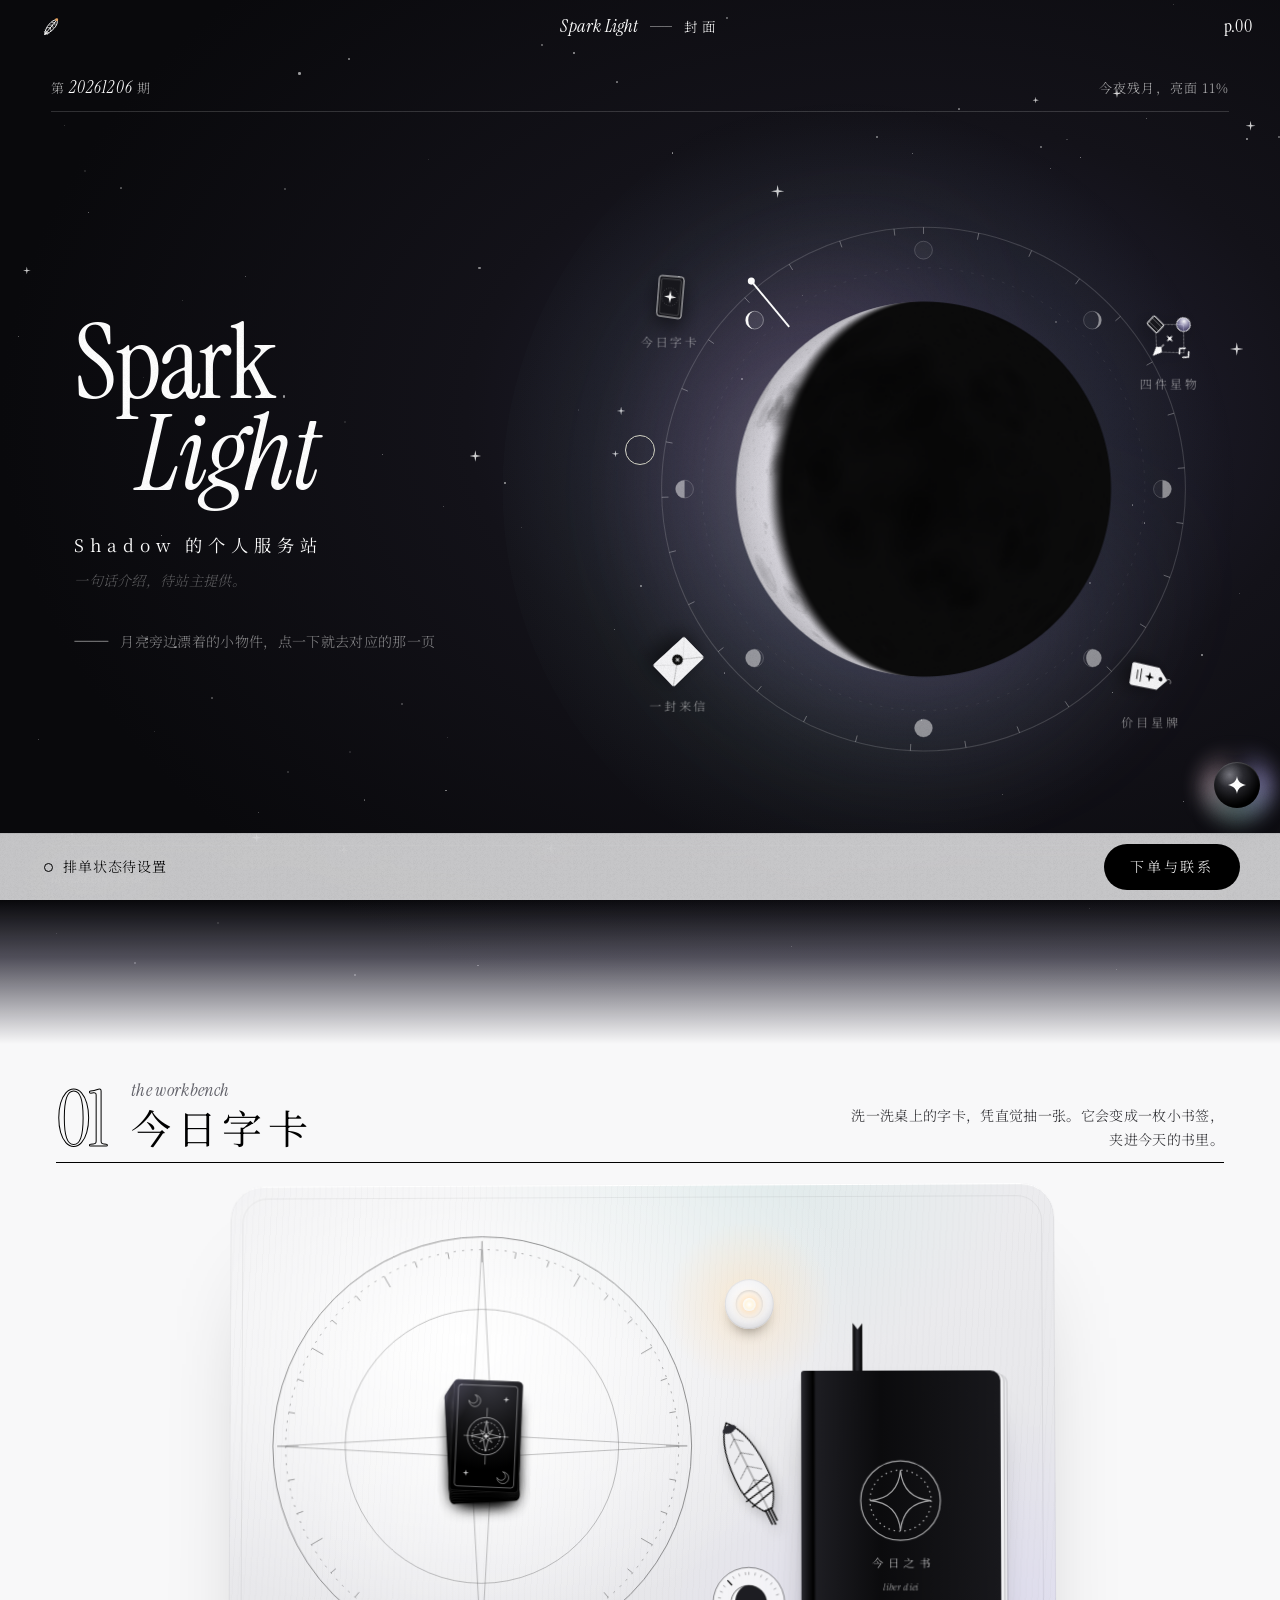
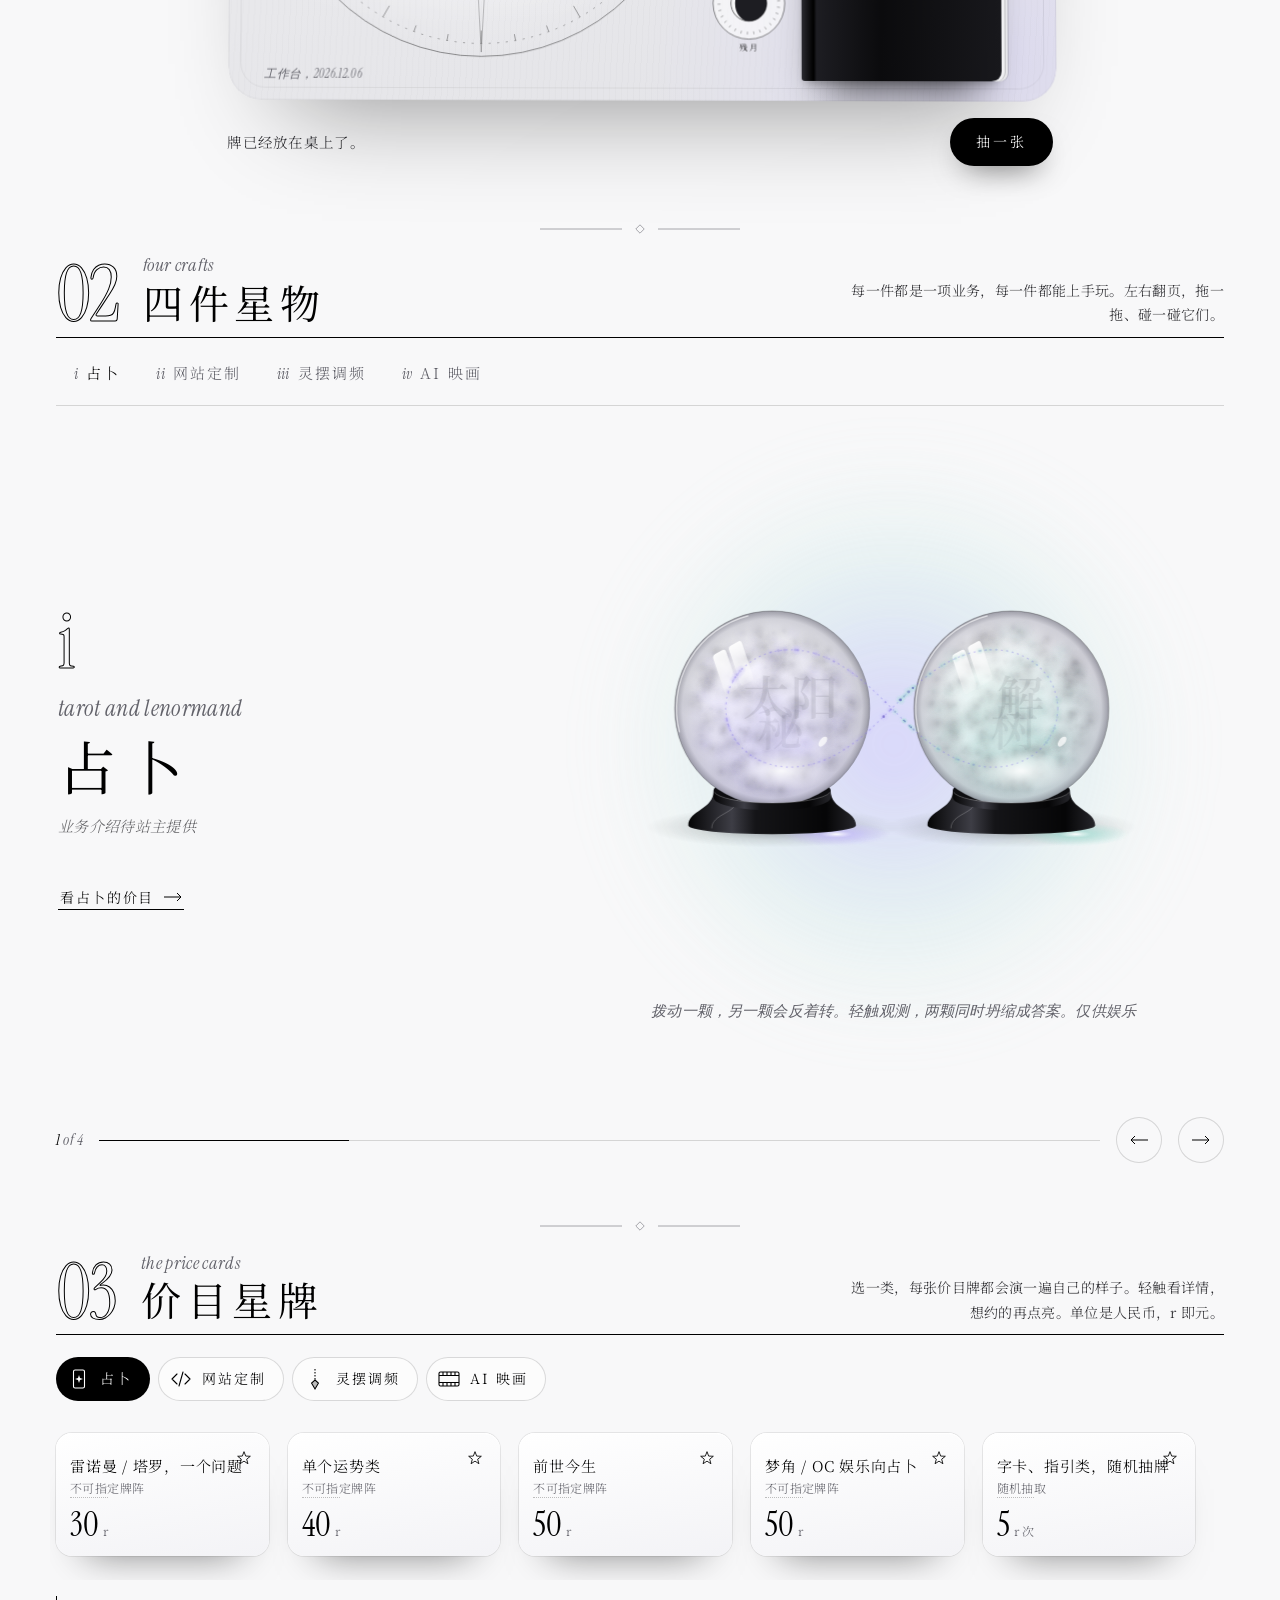
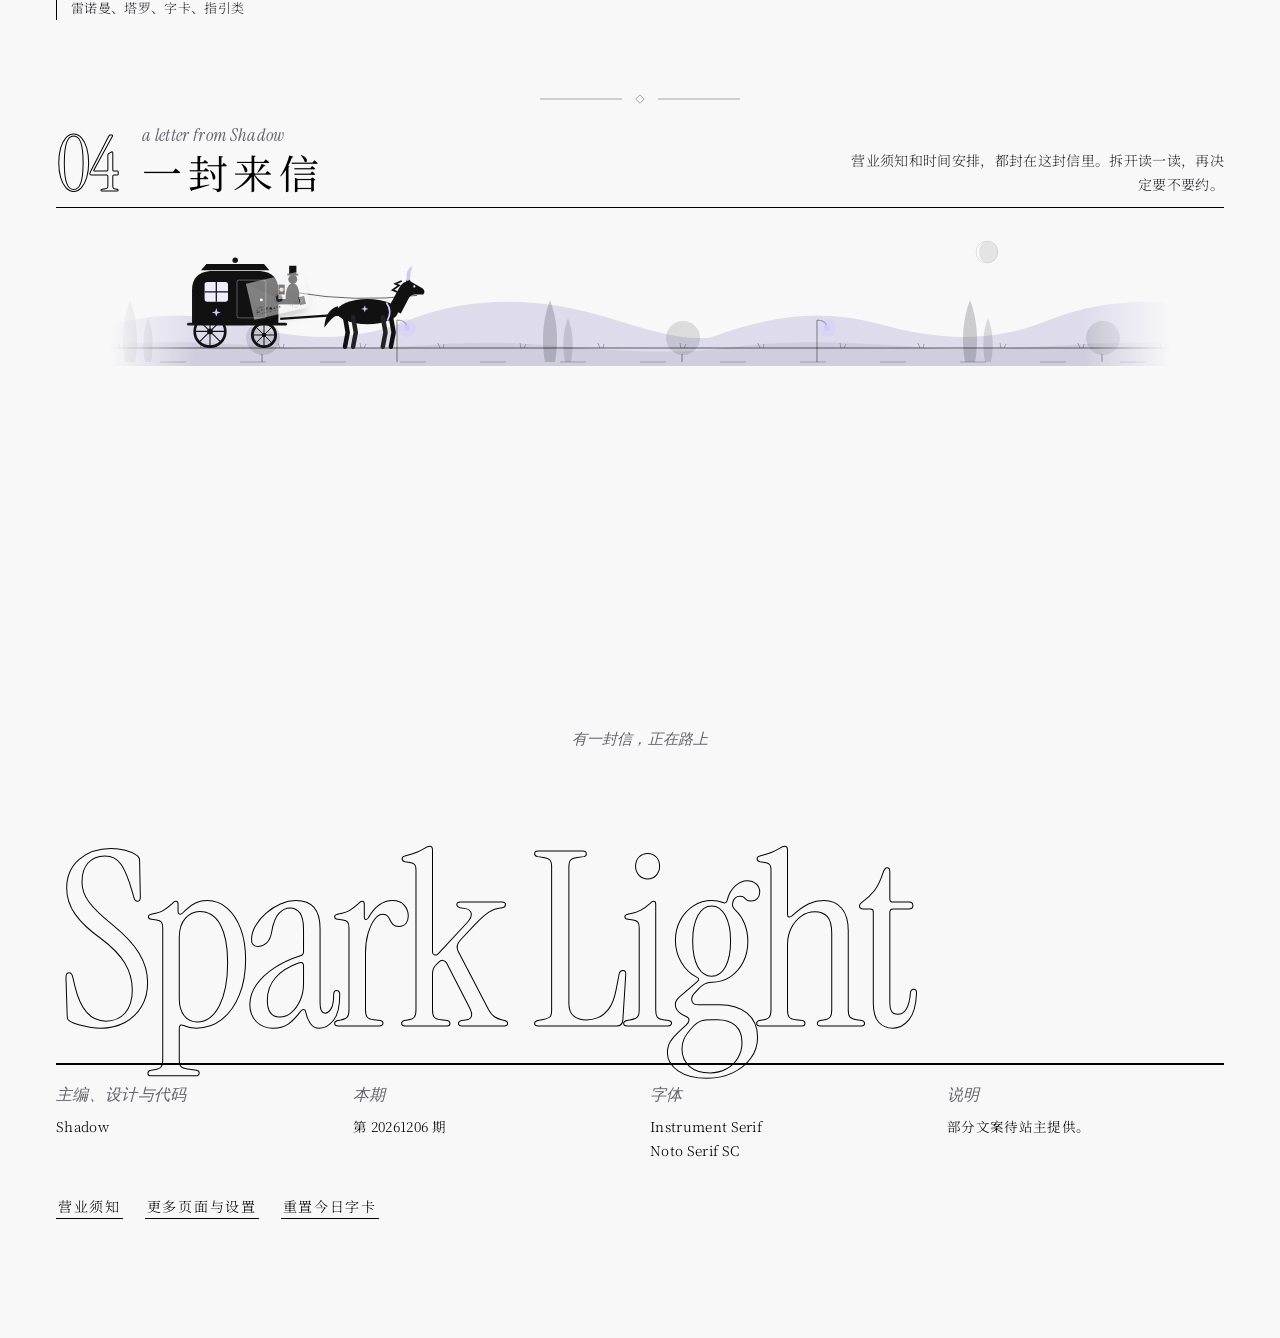
==== index.html @ 334fd513 "新增加载页引擎与首个加载页「星盘与第十七张」，七个页面接入 改了什么： - core/boot.js 启动时先跑加载页，再挂外壳 - 七个页面（含两个游戏页）的 head 加 core/loader." ====
<!doctype html>
<html lang="zh-CN" data-root="./" data-page="home">
<head>
<meta charset="utf-8">
<meta name="viewport" content="width=device-width, initial-scale=1, viewport-fit=cover">
<title>Spark Light，Shadow 的个人服务站</title>
<meta name="theme-color" content="#f8f8f9">
<link rel="icon" href="favicon.svg" type="image/svg+xml">
<!-- 字体：非阻塞加载。加载不出来时，自动使用 core/base.css 里设置的兜底字体，页面不会卡住 -->
<link rel="preconnect" href="https://fonts.googleapis.com">
<link rel="preconnect" href="https://fonts.gstatic.com" crossorigin>
<link rel="preload" as="style" href="https://fonts.googleapis.com/css2?family=Instrument+Serif:ital@0;1&family=Noto+Serif+SC:wght@300;400;600&display=swap" onload="this.onload=null;this.rel='stylesheet'">
<noscript><link rel="stylesheet" href="https://fonts.googleapis.com/css2?family=Instrument+Serif:ital@0;1&family=Noto+Serif+SC:wght@300;400;600&display=swap"></noscript>
<link rel="stylesheet" href="core/base.css">
<link rel="stylesheet" href="core/loader.css">
<script src="themes/registry.js"></script>
<script src="core/init.js"></script>
<noscript><style>.sl-fallback{opacity:1!important;animation:none!important;pointer-events:auto!important}</style></noscript>
</head>
<body data-page="home" data-shell-header="off">
<script src="core/loader-boot.js"></script>
<a class="sl-fallback" href="./">Spark Light 主界面</a>
<canvas id="bg" aria-hidden="true"></canvas>
<div class="grain" aria-hidden="true"></div>

<header class="folio top" id="folio">
  <button type="button" class="sage-btn" id="sageBtn" aria-label="点燃鼠尾草，净化此空间">
    <svg viewBox="0 0 32 32" fill="none" stroke="currentColor" stroke-width="1.1" stroke-linecap="round" stroke-linejoin="round" aria-hidden="true">
      <path class="wisp" d="M23 6c-2-2 1-3-1-5" stroke="rgba(0,0,0,.4)"/>
      <g transform="rotate(40 16 16)">
        <path d="M16 4c3 2.4 4.2 6 4 10.6S18.5 24.8 16 28c-2.5-3.2-4.2-8.4-4-13S13 6.4 16 4z" fill="rgba(0,0,0,.05)"/>
        <path d="M16 6.5V28"/>
        <path d="M16 9l-2.3 2M16 9l2.3 2M16 13l-2.8 2.3M16 13l2.8 2.3M16 17.2l-3 2.4M16 17.2l3 2.4" stroke-width=".8"/>
        <path d="M13.2 23.4c1.9.6 3.7.6 5.6 0M13.6 25.6c1.6.5 3.2.5 4.8 0" stroke-width=".9"/>
      </g>
      <circle class="ember" cx="23" cy="7" r="1.8" fill="#e9a35e" stroke="none"/>
    </svg>
  </button>
  <div class="fo-mid"><em>Spark Light</em><span class="fo-sep"></span><span class="fo-sec" id="foSec">封面</span></div>
  <div class="fo-no">p.<span id="foNo">00</span></div>
</header>

<main id="main">

<!-- 封面 -->
<section class="cover" id="cover" data-folio="封面" data-no="00" aria-label="封面">
  <div class="cov-sky" id="covSky" aria-hidden="true"></div>
  <div class="cov-meta">
    <span>第 <em id="issueNo"></em> 期</span>
    <span id="moonMeta"></span>
  </div>
  <div class="cov-stage">
    <div class="cov-title" id="covTitle">
      <h1 class="mast" id="mast" aria-label="Spark Light"><span class="l1" data-kin="hover">Spark</span><span class="l2" data-kin="hover">Light</span></h1>
      <p class="cov-sub" data-kin id="covSub">Shadow 的个人服务站</p>
      <p class="cov-intro" data-kin id="covIntro"></p>
      <p class="cov-hint"><span>月亮旁边漂着的小物件，点一下就去对应的那一页</span></p>
    </div>
    <div class="moon-wrap" id="moonWrap">
      <div class="moon-halo" id="moonHalo" aria-hidden="true"></div>
      <svg class="moon-ring" id="moonRing" viewBox="-100 -100 200 200" aria-hidden="true"></svg>
      <canvas id="moonCv" aria-hidden="true"></canvas>
      <nav class="fobs" id="fobs" aria-label="本期目录"></nav>
    </div>
  </div>
  <div class="cov-foot">
    <span class="lab">the Shadow issue</span>
    <button type="button" class="cov-down" data-go="bench">往下翻<svg viewBox="0 0 10 18" fill="none" stroke="currentColor" stroke-width="1" aria-hidden="true"><path d="M5 0v17M1 13l4 4 4-4"/></svg></button>
  </div>
</section>

<!-- 1 今日字卡 -->
<section class="chap" id="bench" data-folio="今日字卡" data-no="01" aria-labelledby="t1">
  <header class="ch-head rv">
    <span class="ch-no" aria-hidden="true">01</span>
    <div class="ch-tw"><p class="ch-en">the workbench</p><h2 class="ch-title" id="t1" data-kin>今日字卡</h2></div>
    <p class="ch-lede" data-kin>洗一洗桌上的字卡，凭直觉抽一张。它会变成一枚小书签，夹进今天的书里。</p>
  </header>
  <div class="bench rv">
    <div class="desk" id="desk">
      <div class="desk-grain" aria-hidden="true"></div>
      <div class="mat" id="mat" data-depth=".3">
        <svg class="mat-art" id="matArt" viewBox="-100 -100 200 200" aria-hidden="true"></svg>
        <div class="deck" id="deck" role="group" aria-label="字卡牌堆"></div>
      </div>
      <div class="book" id="book" data-depth=".85">
        <span class="ribbon" aria-hidden="true"></span>
        <button type="button" class="bm" id="bm" aria-label="今日书签，轻触展开全文"><span class="bm-body"><span class="bm-g" id="bmG"></span></span><span class="bm-tas" aria-hidden="true"></span></button>
        <div class="book-cover">
          <svg viewBox="0 0 60 60" fill="none" stroke="currentColor" stroke-width=".8" aria-hidden="true"><circle cx="30" cy="30" r="26"/><circle cx="30" cy="30" r="20" stroke-dasharray="1 2.5"/><path d="M30 10c1 12 8 19 20 20-12 1-19 8-20 20-1-12-8-19-20-20 12-1 19-8 20-20z"/></svg>
          <span class="bk-t">今日之书</span><span class="bk-en">liber diei</span>
        </div>
      </div>
      <div class="moon" id="moonDial" aria-hidden="true" data-depth=".55"></div>
      <button type="button" class="candle" id="candle" aria-label="蜡烛，轻触吹灭或点燃" data-depth="1.3"><span class="c-glow"></span><span class="c-wax"></span><span class="c-fl"></span></button>
      <button type="button" class="sprig" id="sprig" aria-label="桌上的鼠尾草，轻触净化空间" data-depth="1.1">
        <svg viewBox="0 0 44 80" aria-hidden="true">
          <path d="M22 4C30 12 34 28 33 48c-1 10-5 16-8 20h-6c-3-4-7-10-8-20C10 28 14 12 22 4z" fill="#ececef" stroke="#000" stroke-width=".8"/>
          <path d="M22 8v62M22 16l-5 4M22 16l5 4M22 26l-7 5M22 26l7 5M22 36l-8 6M22 36l8 6M22 46l-8 6M22 46l8 6" stroke="#000" stroke-width=".5" fill="none" opacity=".6"/>
          <path d="M12 52l20-5M11 57l21-4M13 62l17-4" stroke="#000" stroke-width=".9" fill="none"/>
          <path d="M20 68v10M22 68v11M24 68v9" stroke="#000" stroke-width="1" stroke-linecap="round"/>
          <path d="M17 9c2-4 8-4 10 0-2 3-8 3-10 0z" fill="#2a2a30"/>
        </svg>
      </button>
      <span class="desk-tag" id="deskTag" data-depth=".15"></span>
    </div>
    <div class="bench-ctl">
      <p class="bench-st" id="benchSt">牌已经放在桌上了。</p>
      <button type="button" class="btn" id="drawBtn"><span>抽一张</span></button>
    </div>
  </div>
</section>

<!-- 2 四件星物 -->
<section class="chap" id="craft" data-folio="四件星物" data-no="02" aria-labelledby="t2">
  <header class="ch-head rv">
    <span class="ch-no" aria-hidden="true">02</span>
    <div class="ch-tw"><p class="ch-en">four crafts</p><h2 class="ch-title" id="t2" data-kin>四件星物</h2></div>
    <p class="ch-lede" data-kin>每一件都是一项业务，每一件都能上手玩。左右翻页，拖一拖、碰一碰它们。</p>
  </header>
  <div class="tabs rv" role="tablist" id="tabs">
    <button type="button" class="tab on" role="tab" data-t="0"><span class="lab">i</span>占卜</button>
    <button type="button" class="tab" role="tab" data-t="1"><span class="lab">ii</span>网站定制</button>
    <button type="button" class="tab" role="tab" data-t="2"><span class="lab">iii</span>灵摆调频</button>
    <button type="button" class="tab" role="tab" data-t="3"><span class="lab">iv</span>AI 映画</button>
    <span class="tab-ind" id="tabInd"></span>
  </div>
  <div class="rail" id="rail">
    <article class="plate cur" aria-label="占卜">
      <div class="pl-text">
        <span class="pl-no" aria-hidden="true">i</span>
        <p class="pl-en">tarot and lenormand</p>
        <h3 class="pl-title" data-kin>占卜</h3>
        <p class="pl-desc" data-kin data-craft="0"></p>
        <ul class="pl-tags" data-craft-tags="0"></ul>
        <button type="button" class="lnk pl-go" data-cat="0">看占卜的价目<svg class="arrow" viewBox="0 0 18 10" fill="none" stroke="currentColor" stroke-width="1" aria-hidden="true"><path d="M0 5h17M13 1l4 4-4 4"/></svg></button>
      </div>
      <div class="stage">
        <div class="diff" style="background:radial-gradient(circle,rgba(200,190,255,.9),rgba(191,230,225,.45) 45%,transparent 70%)"></div>
        <div class="ent-wrap" data-depth=".45">
          <div class="ent" id="ent" role="button" tabindex="0" aria-label="一对纠缠的水晶球：拖动其中一颗搅动雾气，轻触观测" data-noripple><canvas id="entCv"></canvas></div>
          <p class="ent-cap" id="entCap" aria-live="polite"><b id="capN"></b><span><span id="capE" style="font-family:var(--disp);font-style:italic"></span>，<span id="capK"></span></span></p>
        </div>
        <p class="hint lab">拨动一颗，另一颗会反着转。轻触观测，两颗同时坍缩成答案。仅供娱乐</p>
      </div>
    </article>

    <article class="plate" aria-label="网站定制">
      <div class="pl-text">
        <span class="pl-no" aria-hidden="true">ii</span>
        <p class="pl-en">vibecoding</p>
        <h3 class="pl-title" data-kin>网站定制</h3>
        <p class="pl-desc" data-kin data-craft="1"></p>
        <ul class="pl-tags" data-craft-tags="1"></ul>
        <button type="button" class="lnk pl-go" data-cat="1">看网站定制的价目<svg class="arrow" viewBox="0 0 18 10" fill="none" stroke="currentColor" stroke-width="1" aria-hidden="true"><path d="M0 5h17M13 1l4 4-4 4"/></svg></button>
      </div>
      <div class="stage code-stage">
        <div class="diff" style="background:radial-gradient(circle,rgba(191,230,225,.95),rgba(207,200,255,.4) 45%,transparent 70%)"></div>
        <div class="sigil" id="sigil" role="button" tabindex="0" aria-label="运行代码：网站定制演示" data-depth=".45">
          <span class="sig-orbit" aria-hidden="true"></span>
          <div class="editor"><span class="ed-tab">spark-light.js</span><pre id="code"></pre><div class="site" id="site"></div></div>
          <svg class="sig-glyph" viewBox="0 0 120 80" aria-hidden="true"><path class="bl" d="M38 14 L12 40 L38 66"/><path class="sl" d="M70 8 L50 72"/><path class="br" d="M82 14 L108 40 L82 66"/></svg>
        </div>
        <p class="hint lab">轻触运行，再轻触复位</p>
      </div>
    </article>

    <article class="plate" aria-label="灵摆调频">
      <div class="pl-text">
        <span class="pl-no" aria-hidden="true">iii</span>
        <p class="pl-en">pendulum tuning</p>
        <h3 class="pl-title" data-kin>灵摆调频</h3>
        <p class="pl-desc" data-kin data-craft="2"></p>
        <ul class="pl-tags" data-craft-tags="2"></ul>
        <button type="button" class="lnk pl-go" data-cat="2">看灵摆调频的价目<svg class="arrow" viewBox="0 0 18 10" fill="none" stroke="currentColor" stroke-width="1" aria-hidden="true"><path d="M0 5h17M13 1l4 4-4 4"/></svg></button>
      </div>
      <div class="stage">
        <div class="diff" style="background:radial-gradient(circle,rgba(191,230,225,.85),rgba(241,216,226,.45) 50%,transparent 70%)"></div>
        <div class="pend-wrap" data-depth=".4">
          <div class="pend" id="pend" data-noripple aria-label="灵摆：拖动灵摆把它甩起来"><canvas id="pendCv"></canvas></div>
          <div class="pend-hud">
            <div><p class="pend-st" aria-live="polite"><b id="pendSt">自由摆动</b><span id="pendSub">拖动灵摆，把它甩起来</span></p><p class="lab" id="pendRd">振幅 0.00，周期 1.60 秒</p></div>
            <button type="button" class="btn" id="pendBtn"><span>开始调频</span></button>
          </div>
        </div>
      </div>
    </article>

    <article class="plate veiled" id="aiPlate" aria-label="AI 映画">
      <div class="pl-text">
        <span class="pl-no" aria-hidden="true">iv</span>
        <p class="pl-en">ai images and comic dramas</p>
        <h3 class="pl-title" data-kin>AI 映画</h3>
        <p class="pl-desc" data-kin data-craft="3"></p>
        <ul class="pl-tags" data-craft-tags="3"></ul>
        <button type="button" class="lnk pl-go" data-cat="3">看 AI 映画的价目<svg class="arrow" viewBox="0 0 18 10" fill="none" stroke="currentColor" stroke-width="1" aria-hidden="true"><path d="M0 5h17M13 1l4 4-4 4"/></svg></button>
      </div>
      <div class="stage">
        <div class="diff" style="background:radial-gradient(circle,rgba(241,216,226,.95),rgba(207,200,255,.45) 50%,transparent 70%)"></div>
        <div class="comic-wrap" data-depth=".4">
          <div class="seg" role="group" aria-label="切换演示"><button type="button" data-m="still" aria-pressed="false">生图</button><button type="button" data-m="reel" aria-pressed="true">漫剧</button></div>
          <p class="c-prompt"><span class="lab">prompt</span><span id="cPrompt" class="ph">按住按钮，开始生成</span></p>
          <div class="comic" id="comic">
            <div class="panel"><canvas></canvas><span class="sfx" aria-hidden="true">沙——</span><span class="csteps" id="cSteps">0 / 30</span></div>
            <div class="panel"><canvas></canvas><span class="bubble" id="cBub"></span></div>
            <div class="panel"><canvas></canvas><span class="ep" id="cEp"></span></div>
          </div>
          <button type="button" class="hold" id="holdBtn"><svg viewBox="0 0 60 60" aria-hidden="true"><circle cx="30" cy="30" r="26" class="hr-bg"/><circle cx="30" cy="30" r="26" class="hr" id="holdRing"/></svg><span class="dot" aria-hidden="true"><i></i></span><span id="holdLbl">按住生成</span></button>
        </div>
      </div>
      <div class="veil" id="aiVeil" role="dialog" aria-labelledby="veilT">
        <div class="veil-card">
          <svg class="veil-ic" viewBox="0 0 60 60" fill="none" stroke="currentColor" stroke-width="1" aria-hidden="true"><circle cx="30" cy="30" r="28" stroke-dasharray="1 3"/><g class="eye-l"><path d="M10 30c9-11 31-11 40 0-9 11-31 11-40 0z"/><circle cx="30" cy="30" r="6"/><circle cx="30" cy="30" r="2" fill="currentColor"/></g></svg>
          <h4 id="veilT">这一页的内容由 AI 生成</h4>
          <p>里面是 AI 生图与 AI 漫剧的示例和业务介绍。能接受 AI 生成的内容再进入，不能接受的话，直接跳过这一页。</p>
          <div class="veil-act"><button type="button" class="btn" id="veilOk"><span>可以接受，进入</span></button><button type="button" class="btn ghost" id="veilNo"><span>跳过这一页</span></button></div>
        </div>
      </div>
    </article>
  </div>
  <div class="rail-ctl">
    <span class="lab"><b id="railNo">1</b> of 4</span>
    <div class="rail-bar"><i id="railBar"></i></div>
    <button type="button" class="rbtn" id="rPrev" aria-label="上一件"><svg viewBox="0 0 18 10" fill="none" stroke="currentColor" stroke-width="1"><path d="M18 5H1M5 1L1 5l4 4"/></svg></button>
    <button type="button" class="rbtn" id="rNext" aria-label="下一件"><svg viewBox="0 0 18 10" fill="none" stroke="currentColor" stroke-width="1"><path d="M0 5h17M13 1l4 4-4 4"/></svg></button>
  </div>
</section>

<!-- 3 价目星牌 -->
<section class="chap" id="price" data-folio="价目星牌" data-no="03" aria-labelledby="t3">
  <header class="ch-head rv">
    <span class="ch-no" aria-hidden="true">03</span>
    <div class="ch-tw"><p class="ch-en">the price cards</p><h2 class="ch-title" id="t3" data-kin>价目星牌</h2></div>
    <p class="ch-lede" data-kin>选一类，每张价目牌都会演一遍自己的样子。轻触看详情，想约的再点亮。单位是人民币，r 即元。</p>
  </header>
  <div class="rv">
    <div class="pc-cats" id="pcCats" role="tablist" aria-label="价目分类"></div>
    <div class="pc-row" id="pcRow" aria-live="polite"></div>
    <div class="pc-foot">
      <div class="pc-rules" id="pcRules"></div>
      <div class="pbag" id="pbag"><div class="sum"><span id="pbCount"></span><b id="pbTotal"></b></div><button type="button" class="btn" id="pbGo"><span>带上清单去预约</span></button></div>
    </div>
  </div>
</section>

<!-- 4 一封来信 -->
<section class="chap" id="letter" data-folio="一封来信" data-no="04" aria-labelledby="t4">
  <header class="ch-head rv">
    <span class="ch-no" aria-hidden="true">04</span>
    <div class="ch-tw"><p class="ch-en">a letter from Shadow</p><h2 class="ch-title" id="t4" data-kin>一封来信</h2></div>
    <p class="ch-lede" data-kin>营业须知和时间安排，都封在这封信里。拆开读一读，再决定要不要约。</p>
  </header>
  <div class="ltr rv" id="ltr">
    <div class="road" id="road" aria-hidden="true">
      <span class="rd-moon"></span>
      <div class="rd-l rd-far" data-depth=".25"></div>
      <div class="rd-l rd-mid" data-depth=".55"></div>
      <div class="rd-l rd-near"></div>
      <div class="coach" id="coach" title="送信的马车">
        <svg viewBox="0 0 290 110" aria-hidden="true">
          <g class="cb">
            <path d="M118 72L206 66" stroke="#111" stroke-width="2.4"/>
            <path d="M30 18H106L100 11H36Z" fill="#111"/><circle cx="68" cy="7" r="3" fill="#111"/>
            <path d="M20 40Q20 21 40 19H96Q116 21 116 40V78H20Z" fill="#111"/>
            <rect x="34" y="31" width="26" height="22" rx="3" fill="#efedfb"/><path d="M47 31v22M34 42h26" stroke="#111" stroke-width="1.4"/>
            <rect id="coachDoor" x="70" y="29" width="32" height="42" rx="2" fill="none" stroke="rgba(255,255,255,.35)"/><circle cx="97" cy="51" r="1.6" fill="#fff"/>
            <path d="M47 60L48.2 63.8L52 65L48.2 66.2L47 70L45.8 66.2L42 65L45.8 63.8Z" fill="#cfc8ff"/>
            <path d="M16 78H124" stroke="#111" stroke-width="3" stroke-linecap="round"/>
            <path d="M116 34h7v11h-7z" fill="#111"/><circle class="lamp" cx="119.5" cy="39.5" r="2.4" fill="#ffd9a8"/>
            <path d="M112 50H140V56H112Z" fill="#111"/>
            <path d="M124 50Q124 34 132 32Q140 34 139 50Z" fill="#111"/><circle cx="132" cy="28" r="5" fill="#111"/><path d="M126 24h12v-2h-2v-9h-8v9h-2z" fill="#111"/>
            <path d="M137 43Q200 54 270 46" stroke="#111" stroke-width=".7" fill="none"/>
          </g>
          <g class="wh" style="transform-origin:40px 86px"><circle cx="40" cy="86" r="17" fill="none" stroke="#111" stroke-width="3"/><path d="M40 69v34M23 86h34M28 74l24 24M52 74l-24 24" stroke="#111" stroke-width="1.2"/><circle cx="40" cy="86" r="3.2" fill="#111"/></g>
          <g class="wh" style="transform-origin:100px 90px"><circle cx="100" cy="90" r="13" fill="none" stroke="#111" stroke-width="3"/><path d="M100 77v26M87 90h26M91 81l18 18M109 81l-18 18" stroke="#111" stroke-width="1.1"/><circle cx="100" cy="90" r="2.6" fill="#111"/></g>
          <g class="horse">
            <g class="lg la" style="transform-origin:190px 70px"><path d="M190 70L193 87L190 103" stroke="#111" stroke-width="5" stroke-linecap="round" stroke-linejoin="round" fill="none"/></g>
            <g class="lg lb" style="transform-origin:241px 70px"><path d="M241 70L244 87L241 103" stroke="#111" stroke-width="5" stroke-linecap="round" stroke-linejoin="round" fill="none"/></g>
            <path d="M182 58Q168 62 167 82Q175 70 184 66Z" fill="#111"/>
            <ellipse cx="215" cy="64" rx="34" ry="14" fill="#111"/>
            <g class="lg lb" style="transform-origin:199px 70px"><path d="M199 70L202 87L199 103" stroke="#222" stroke-width="5" stroke-linecap="round" stroke-linejoin="round" fill="none"/></g>
            <g class="lg la" style="transform-origin:232px 70px"><path d="M232 70L235 87L232 103" stroke="#222" stroke-width="5" stroke-linecap="round" stroke-linejoin="round" fill="none"/></g>
            <g class="hd" style="transform-origin:244px 62px">
              <path d="M238 60L250 38Q254 30 262 30L276 38Q280 41 277 45L268 45Q263 45 261 49L252 66Z" fill="#111"/>
              <path d="M258 31L260 23L263 31Z" fill="#111"/><path d="M248 42L243 40L250 35L246 33L253 30" stroke="#111" stroke-width="2" fill="none"/>
              <path d="M259 30Q256 18 265 13Q262 22 262 29Z" fill="#cfc8ff"/><circle cx="267" cy="36" r="1.2" fill="#fff"/>
            </g>
            <path d="M236 54Q243 64 237 74" stroke="#cfc8ff" stroke-width="2" fill="none"/>
            <path d="M212 57L213 60L216 61L213 62L212 65L211 62L208 61L211 60Z" fill="#cfc8ff"/>
          </g>
        </svg>
      </div>
    </div>
    <div class="env-stage" id="envStage">
      <div class="env away" id="env">
        <div class="env-in"></div>
        <div class="peek" id="peek"><span class="lab">a letter</span><p>见字如面：</p></div>
        <div class="env-front">
          <svg class="folds" viewBox="0 0 100 100" preserveAspectRatio="none" aria-hidden="true"><path d="M0 100L44 62M100 100L56 62" vector-effect="non-scaling-stroke"/></svg>
          <div class="addr"><span class="lab">from Shadow</span><b>致每一位来访的你</b><span>营业须知与时间安排，内附</span></div>
          <div class="stamp" aria-hidden="true"><div class="stamp-in"><svg viewBox="0 0 40 40" fill="none" stroke="currentColor" stroke-width=".9"><circle cx="20" cy="20" r="15" stroke-dasharray="1 2"/><path d="M20 6c.8 7.4 5.6 12.2 14 14-8.4 1.8-13.2 6.6-14 14-.8-7.4-5.6-12.2-14-14 8.4-1.8 13.2-6.6 14-14z"/></svg></div></div>
          <svg class="pmark" id="pmark" viewBox="0 0 160 100" aria-hidden="true"></svg>
        </div>
        <div class="flap" id="flap"><div class="flap-o"></div><div class="flap-i"></div></div>
        <button type="button" class="seal" id="seal" aria-label="拆开火漆印，读这封信">
          <span class="half l"><span class="wax"><svg viewBox="0 0 30 30" fill="none" stroke="currentColor" stroke-width="1"><circle cx="15" cy="15" r="13"/><path d="M15 4c.6 5.6 4.4 9.4 11 11-6.6 1.6-10.4 5.4-11 11-.6-5.6-4.4-9.4-11-11 6.6-1.6 10.4-5.4 11-11z" fill="currentColor" fill-opacity=".25"/></svg></span></span>
          <span class="half r"><span class="wax"><svg viewBox="0 0 30 30" fill="none" stroke="currentColor" stroke-width="1"><circle cx="15" cy="15" r="13"/><path d="M15 4c.6 5.6 4.4 9.4 11 11-6.6 1.6-10.4 5.4-11 11-.6-5.6-4.4-9.4-11-11 6.6-1.6 10.4-5.4 11-11z" fill="currentColor" fill-opacity=".25"/></svg></span></span>
        </button>
      </div>
      <div class="env-act"><p class="lab" id="envHint" style="margin:0">有一封信，正在路上</p></div>
    </div>
    <div class="spread" id="spread">
      <article class="sp-page sp-l" aria-label="营业须知">
        <div class="sp-h"><span class="lab">i</span><h3>营业须知</h3><em>notice</em></div>
        <p class="sp-greet" id="spGreet">见字如面。这封信是马车连夜送来的。下单之前，请先把下面这几条读一读；全部读完，上面这组星星会连成一线。</p>
        <svg class="const-mini" id="constMini" viewBox="0 0 300 64" aria-hidden="true"></svg>
        <p class="lab" id="ntProg" style="margin:0 0 4px"></p>
        <div id="ntList"></div>
      </article>
      <article class="sp-page sp-r" aria-label="时间安排">
        <div class="sp-h"><span class="lab">ii</span><h3>时间安排</h3><em id="calMonth"></em></div>
        <div class="st-row"><span class="post-state"><i class="beacon"></i><b id="pState"></b></span><span class="lab" id="pStateEn"></span><span class="slots-w"><span id="slots"></span><span id="slotTxt"></span></span></div>
        <div class="cal" id="cal" role="grid" aria-label="本月日程"></div>
        <div class="legend"><span><i class="lo"></i>可约</span><span><i class="lf"></i>已满</span><span><i class="lr"></i>休息</span><span class="ph" id="calNote"></span></div>
        <dl class="kv">
          <dt class="lab">最近可排</dt><dd id="nextTxt" class="ph">待站主提供</dd>
          <dt class="lab">回复时间</dt><dd id="replyTxt" class="ph">待站主提供</dd>
          <dt class="lab">交付周期</dt><dd id="delivTxt" class="ph">待站主提供</dd>
        </dl>
        <p class="sp-sign">Shadow<span class="lab" id="spDate"></span></p>
      </article>
    </div>
    <div class="sp-act" id="spAct">
      <p class="sp-swipe lab">左右滑动，翻到另一页</p>
      <button type="button" class="btn" id="bookBtn"><span>复制预约消息</span></button>
      <button type="button" class="btn ghost" id="foldBtn"><span>把信收起来</span></button>
    </div>
  </div>
</section>

<!-- 价目详情 -->
<div class="pdm" id="pdm" role="dialog" aria-modal="true" aria-labelledby="pdT">
  <div class="pdm-bg" id="pdmBg"></div>
  <div class="pdm-card">
    <button type="button" class="x pdm-x" id="pdmX" aria-label="关闭"><svg viewBox="0 0 24 24" width="20" height="20" fill="none" stroke="currentColor" stroke-width="1.2"><path d="M6 6l12 12M18 6L6 18"/></svg></button>
    <div class="pc-art pdm-art" id="pdmArt" aria-hidden="true"></div>
    <div class="pdm-info">
      <p class="lab" id="pdCat"></p>
      <h3 id="pdT"></h3>
      <p class="pdm-sub" id="pdS"></p>
      <p class="pdm-price"><b id="pdP"></b><i id="pdU"></i></p>
      <p class="pdm-desc" id="pdD"></p>
      <div id="pdFw"><p class="lab pdm-h">流程</p><ol class="pdm-flow" id="pdF"></ol></div>
      <div class="pdm-note" id="pdN"></div>
      <div class="pdm-act"><button type="button" class="btn" id="pdAdd"><span>点亮，加入清单</span></button><button type="button" class="btn ghost" id="pdRead"><span>先看须知与档期</span></button></div>
    </div>
  </div>
</div>

<footer class="colo" aria-label="版权页">
  <p class="colo-mark" data-kin>Spark Light</p>
  <div class="colo-grid">
    <div><h4>主编、设计与代码</h4><p>Shadow</p></div>
    <div><h4>本期</h4><p id="coloIssue"></p></div>
    <div><h4>字体</h4><p>Instrument Serif<br>Noto Serif SC</p></div>
    <div><h4>说明</h4><p>部分文案待站主提供。</p></div>
  </div>
  <div class="colo-act">
    <button type="button" class="lnk" id="fNotice">营业须知</button>
    <button type="button" class="lnk" id="fMore">更多页面与设置</button>
    <button type="button" class="lnk" id="fReset">重置今日字卡</button>
  </div>
</footer>
</main>

<!-- 翻开的字卡 -->
<div class="reading" id="reading" role="dialog" aria-modal="true" aria-label="今日字卡">
  <div class="rd-bg" id="rdBg"></div>
  <div class="rd-wrap">
    <div class="big" id="big"><div class="big-in">
      <div class="bback" id="bigBack"></div>
      <div class="face"><span class="fno lab" id="bigNo"></span><svg class="glyph" id="bigGlyph" viewBox="0 0 100 100" fill="none" stroke="currentColor" stroke-width="2" aria-hidden="true"></svg><p class="msg" id="bigMsg"></p><span class="fdate lab" id="bigDate"></span></div>
    </div></div>
    <div class="rd-act"><button type="button" class="btn" id="rdKeep"><span>夹进书里</span></button></div>
  </div>
</div>

<!-- 抽屉 -->
<div class="sscrim" id="sscrim"></div>
<div class="sheet" id="contact" role="dialog" aria-modal="true" aria-labelledby="cTitle">
  <div class="grab"></div>
  <div class="sh-h"><h2 id="cTitle">预约消息已复制</h2><button type="button" class="x" data-close aria-label="关闭"><svg viewBox="0 0 24 24" width="20" height="20" fill="none" stroke="currentColor" stroke-width="1.2"><path d="M6 6l12 12M18 6L6 18"/></svg></button></div>
  <p style="margin:0 0 12px;font-size:14px;color:var(--ink-2)">可以先改一改括号里的内容，再发到下面的渠道。</p>
  <pre class="msgbox" id="msgbox"></pre>
  <button type="button" class="btn ghost" id="copyAgain" style="width:100%"><span>再复制一次</span></button>
  <div id="channels" style="margin-top:10px"></div>
</div>
<div class="sheet" id="more" role="dialog" aria-modal="true" aria-labelledby="mTitle">
  <div class="grab"></div>
  <div class="sh-h"><h2 id="mTitle">更多</h2><button type="button" class="x" data-close aria-label="关闭"><svg viewBox="0 0 24 24" width="20" height="20" fill="none" stroke="currentColor" stroke-width="1.2"><path d="M6 6l12 12M18 6L6 18"/></svg></button></div>
  <div id="pages"></div>
  <p class="lab sh-sub">动效</p>
  <button type="button" class="row" id="gyroOpt"><span class="ic"><svg viewBox="0 0 24 24" fill="none" stroke="currentColor" stroke-width="1.2"><rect x="7" y="3" width="10" height="18" rx="2.5"/><path d="M3 9c-1 2-1 4 0 6M21 9c1 2 1 4 0 6"/></svg></span><span>体感视差<small id="gyroSub"></small></span></button>
  <button type="button" class="row" id="motionOpt" role="switch" aria-checked="false"><span class="ic"><svg viewBox="0 0 24 24" fill="none" stroke="currentColor" stroke-width="1.2"><circle cx="12" cy="12" r="8"/><path d="M12 4v16"/></svg></span><span>简化动效<small>关闭视差、粒子与抖动，更省电</small></span><span class="sw"><i></i></span></button>
  <button type="button" class="row" id="resetDaily"><span class="ic"><svg viewBox="0 0 24 24" fill="none" stroke="currentColor" stroke-width="1.2"><path d="M5 12a7 7 0 1 0 2-5M5 4v4h4"/></svg></span><span>重置今日字卡<small>清掉今天的书签，可以重新抽</small></span></button>
</div>

<!-- 悬浮球 -->
<div class="oscrim" id="oscrim"></div>
<div class="orb" id="orb" role="button" tabindex="0" aria-label="打开导航，可拖动" aria-expanded="false" data-noripple>
  <span class="orb-halo"></span><span class="orb-ball"></span>
  <svg class="orb-prog" id="orbProg" viewBox="0 0 58 58" aria-hidden="true"><circle cx="29" cy="29" r="28"/></svg>
  <span class="orb-ic"><svg class="st" viewBox="0 0 20 20" aria-hidden="true"><path d="M10 0c.6 5.4 4 8.8 10 10-6 1.2-9.4 4.6-10 10-.6-5.4-4-8.8-10-10 6-1.2 9.4-4.6 10-10z" fill="currentColor"/></svg><svg class="x2" viewBox="0 0 20 20" aria-hidden="true"><path d="M4 4l12 12M16 4L4 16" stroke="currentColor" stroke-width="1.4" fill="none"/></svg></span>
</div>
<nav class="omenu" id="omenu" aria-label="全站导航"></nav>

<!-- 净化 -->
<canvas id="smoke" aria-hidden="true"></canvas>
<div class="wand" id="wand" aria-hidden="true">
  <svg viewBox="0 0 44 92">
    <defs><radialGradient id="wEmb"><stop offset="0" stop-color="#fff6e2"/><stop offset=".3" stop-color="#f1a25a"/><stop offset="1" stop-color="#f1a25a" stop-opacity="0"/></radialGradient></defs>
    <circle class="w-glow" cx="22" cy="10" r="15" fill="url(#wEmb)"/>
    <path d="M22 7C29 14 33 30 32 52c-1 12-5 20-8 26h-4c-3-6-7-14-8-26C11 30 15 14 22 7z" fill="#ececef" stroke="#000" stroke-width=".8"/>
    <path d="M22 12v66M22 20l-5 4M22 20l5 4M22 30l-7 5M22 30l7 5M22 41l-8 6M22 41l8 6M22 52l-8 6M22 52l8 6" stroke="#000" stroke-width=".5" fill="none" opacity=".55"/>
    <path d="M12 58l20-5M11 63l21-4M13 68l18-4" stroke="#000" stroke-width=".9" fill="none"/>
    <path d="M20 78v12M22 78v13M24 78v11" stroke="#000" stroke-width="1" stroke-linecap="round"/>
    <path d="M16 11c2-5 10-5 12 0-2 4-10 4-12 0z" fill="#2a2a30"/>
    <circle cx="22" cy="9" r="2.2" fill="#ffd9a8"/>
  </svg>
</div>
<div class="pur" id="pur" aria-live="polite"><span class="pur-ic" aria-hidden="true"></span><span><b class="pur-t" id="purT">正在净化此空间</b><span class="lab pur-s" id="purS">鼠尾草的烟正在扫过每一个字</span></span><span class="pur-line"><i></i></span></div>
<div class="wave" id="wave"></div>
<div class="toast" id="toast" role="status" aria-live="polite"></div>
<script type="module" src="core/boot.js"></script>
<script type="module" src="home/page.js"></script>
</body>
</html>
---- core/base.css ----
/* core/base.css
   与主题无关的结构和组件骨架。所有颜色、字体、圆角、动效曲线都来自 --sl-* 变量。
   主题文件（themes 文件夹下各主题的 theme.css）只负责给变量赋值和加装饰。
   下面 :root 里的值是兜底：即使主题文件没加载出来，站点也能正常阅读。 */

:root {
  --sl-bg: #f8f8f9;
  --sl-surface: #fdfdfd;
  --sl-surface-2: #efeff1;
  --sl-ink: #000;
  --sl-ink-2: #2c2c30;
  --sl-mute: #62626a;      /* 次要文字，对浅底对比度约 5.7:1 */
  --sl-faint: #8a8a92;     /* 仅用于装饰，不用于需要阅读的文字 */
  --sl-on-ink: #fff;
  --sl-line: rgba(0, 0, 0, .14);
  --sl-line-2: rgba(0, 0, 0, .07);
  --sl-glow-a: rgba(207, 200, 255, .7);
  --sl-glow-b: rgba(191, 230, 225, .65);
  --sl-glow-c: rgba(241, 216, 226, .65);
  --sl-glass-bg: rgba(253, 253, 253, .86);
  --sl-glass-blur: 18px;
  --sl-scrim: rgba(0, 0, 0, .35);
  --sl-font-disp: "Instrument Serif", "Didot", "Bodoni 72", "Times New Roman", serif;
  --sl-font-body: "Noto Serif SC", "Source Han Serif SC", "Noto Serif CJK SC", "Songti SC", "STSong", "SimSun", serif;
  --sl-font-mono: ui-monospace, "SF Mono", Menlo, Consolas, monospace;
  --sl-radius-s: 10px;
  --sl-radius-m: 18px;
  --sl-radius-l: 26px;
  --sl-radius-pill: 999px;
  --sl-ease: cubic-bezier(.22, .8, .18, 1);
  --sl-head-h: 54px;
  --sl-bar-h: 64px;
  --sl-sat: env(safe-area-inset-top, 0px);
  --sl-sab: env(safe-area-inset-bottom, 0px);
  --sl-z-bg: -1;
  --sl-z-head: 40;
  --sl-z-bar: 45;
  --sl-z-chrome: 60;      /* 顶部胶囊与导航面板：高于顶栏与底栏，低于弹层 */
  --sl-z-grain: 60;
  --sl-z-scrim: 70;
  --sl-z-sheet: 80;
  --sl-z-toast: 90;
  /* 板块之间的距离。想再紧一点或再松一点，只改这四个值（全站子页面同步变化） */
  --sl-gap-head: clamp(28px, 6vw, 48px);     /* 页面标题上方 */
  --sl-gap-first: clamp(22px, 4.5vw, 32px);  /* 标题与第一个板块之间 */
  --sl-gap-section: clamp(20px, 4vw, 28px);  /* 板块分隔线上方、下方各一份 */
  --sl-gap-foot: clamp(32px, 6vw, 48px);     /* 页面底部署名上方 */
  /* 四角星的形状（作为遮罩使用，颜色由 background 决定），弹层装饰与星光迸发共用 */
  --sl-star: url("data:image/svg+xml,%3Csvg xmlns='http://www.w3.org/2000/svg' viewBox='0 0 20 20'%3E%3Cpath d='M10 0c.6 5.4 4 8.8 10 10-6 1.2-9.4 4.6-10 10-.6-5.4-4-8.8-10-10 6-1.2 9.4-4.6 10-10z'/%3E%3C/svg%3E");
}

*, *::before, *::after { box-sizing: border-box; }
html { -webkit-text-size-adjust: 100%; -webkit-tap-highlight-color: transparent; scroll-padding-top: calc(var(--sl-head-h) + var(--sl-sat) + 12px); }
html, body { overflow-x: hidden; overflow-x: clip; }
body {
  margin: 0;
  padding-top: calc(var(--sl-head-h) + var(--sl-sat));
  padding-bottom: calc(var(--sl-bar-h) + var(--sl-sab) + 24px);
  background: var(--sl-bg);
  color: var(--sl-ink);
  font-family: var(--sl-font-body);
  font-weight: 300;
  font-size: 16px;
  line-height: 1.8;
  letter-spacing: .02em;
  min-height: 100vh;
}
body.sl-lock { overflow: hidden; }
button { font: inherit; color: inherit; background: none; border: 0; padding: 0; cursor: pointer; touch-action: manipulation; -webkit-user-select: none; user-select: none; }
a { color: inherit; }
svg { display: block; }
h1, h2, h3, p, ul, ol { margin: 0; }
ul, ol { padding: 0; list-style: none; }
:focus-visible { outline: 2px solid var(--sl-ink); outline-offset: 3px; border-radius: 4px; }

.sl-visually-hidden { position: absolute; width: 1px; height: 1px; overflow: hidden; clip: rect(0 0 0 0); white-space: nowrap; }
.sl-skip { position: absolute; left: 12px; top: -60px; z-index: 100; padding: 10px 16px; background: var(--sl-ink); color: var(--sl-on-ink); border-radius: var(--sl-radius-s); text-decoration: none; }
.sl-skip:focus { top: calc(var(--sl-sat) + 8px); }

/* ---------- 动效降级 ----------
   data-motion="simple" 由 core/init.js 根据访客选择或系统“减少动态效果”设置写入 */
html[data-motion="simple"] *,
html[data-motion="simple"] *::before,
html[data-motion="simple"] *::after {
  animation-duration: .001ms !important;
  animation-delay: 0s !important;
  animation-iteration-count: 1 !important;
  transition-duration: .001ms !important;
  transition-delay: 0s !important;
  scroll-behavior: auto !important;
}
@media (prefers-reduced-motion: reduce) {
  html:not([data-motion]) *, html:not([data-motion]) *::before, html:not([data-motion]) *::after {
    animation-duration: .001ms !important; animation-delay: 0s !important; transition-duration: .001ms !important; transition-delay: 0s !important; scroll-behavior: auto !important;
  }
}

/* ---------- 顶栏 ---------- */
.sl-head {
  position: fixed; left: 0; right: 0; top: 0; z-index: var(--sl-z-head);
  height: calc(var(--sl-head-h) + var(--sl-sat));
  padding: var(--sl-sat) clamp(20px, 5vw, 40px) 0;
  display: flex; align-items: center; justify-content: space-between; gap: 12px;
  background: var(--sl-glass-bg);
  -webkit-backdrop-filter: blur(var(--sl-glass-blur)); backdrop-filter: blur(var(--sl-glass-blur));
  border-bottom: 1px solid var(--sl-line-2);
}
.sl-brand { display: inline-flex; align-items: baseline; gap: 12px; min-height: 44px; align-items: center; text-decoration: none; }
.sl-brand-name { font-family: var(--sl-font-disp); font-style: italic; font-size: 24px; line-height: 1; letter-spacing: .01em; }
.sl-brand-page { font-size: 13px; color: var(--sl-mute); letter-spacing: .12em; }
.sl-iconbtn { width: 44px; height: 44px; display: grid; place-items: center; border-radius: 50%; transition: background-color .3s var(--sl-ease); }
.sl-iconbtn:hover { background: var(--sl-line-2); }

/* ---------- 底部固定：排单状态 + 下单与联系 ---------- */
.sl-orderbar {
  position: fixed; left: 0; right: 0; bottom: 0; z-index: var(--sl-z-bar);
  padding: 10px clamp(20px, 5vw, 40px) calc(10px + var(--sl-sab));
  min-height: calc(var(--sl-bar-h) + var(--sl-sab));
  display: flex; align-items: center; justify-content: space-between; gap: 12px;
  background: var(--sl-glass-bg);
  -webkit-backdrop-filter: blur(var(--sl-glass-blur)); backdrop-filter: blur(var(--sl-glass-blur));
  border-top: 1px solid var(--sl-line-2);
}
.sl-status { display: inline-flex; align-items: center; gap: 10px; min-height: 44px; padding: 0 4px; font-size: 14px; letter-spacing: .06em; text-align: left; }
.sl-dot { width: 9px; height: 9px; border-radius: 50%; border: 1.5px solid var(--sl-ink); flex: none; }
.sl-status[data-state="open"] .sl-dot { background: var(--sl-ink); }

/* ---------- 按钮 ---------- */
.sl-btn {
  display: inline-flex; align-items: center; justify-content: center; gap: 10px;
  min-height: 46px; padding: 0 26px; border-radius: var(--sl-radius-pill);
  background: var(--sl-ink); color: var(--sl-on-ink);
  font-size: 14px; letter-spacing: .2em; text-decoration: none; white-space: nowrap;
  transition: opacity .3s var(--sl-ease), transform .25s var(--sl-ease);
}
.sl-btn:hover { opacity: .86; }
.sl-btn:active { transform: scale(.97); }
.sl-btn--ghost { background: transparent; color: var(--sl-ink); border: 1px solid var(--sl-line); }

/* ---------- 底部弹层（手机）/ 居中弹窗（宽屏）---------- */
.sl-scrim { position: fixed; inset: 0; z-index: var(--sl-z-scrim); background: var(--sl-scrim); opacity: 0; visibility: hidden; transition: opacity .35s var(--sl-ease), visibility 0s .35s; }
.sl-scrim.on { opacity: 1; visibility: visible; transition-delay: 0s; }
.sl-sheet {
  position: fixed; left: 0; right: 0; bottom: 0; z-index: var(--sl-z-sheet);
  max-height: 86vh; max-height: 86dvh; overflow: auto; overscroll-behavior: contain;
  padding: 10px clamp(20px, 5vw, 28px) calc(28px + var(--sl-sab));
  border-radius: var(--sl-radius-l) var(--sl-radius-l) 0 0;
  background: var(--sl-surface);
  box-shadow: 0 -30px 70px -30px rgba(0, 0, 0, .35);
  transform: translateY(105%); visibility: hidden;
  transition: transform .5s var(--sl-ease), visibility 0s .5s;
}
.sl-sheet.on { transform: none; visibility: visible; transition-delay: 0s; }
.sl-sheet-grip { width: 38px; height: 4px; border-radius: 4px; background: var(--sl-line); margin: 4px auto 6px; }
.sl-sheet-head { display: flex; align-items: center; justify-content: space-between; gap: 12px; margin-bottom: 8px; }
.sl-sheet-title { font-size: 22px; font-weight: 400; letter-spacing: .06em; }
.sl-sheet-sec { margin-top: 22px; padding-top: 18px; border-top: 1px solid var(--sl-line-2); }
.sl-sheet-sec > h3 { font-size: 13px; font-weight: 400; color: var(--sl-mute); letter-spacing: .14em; margin-bottom: 8px; }
@media (min-width: 720px) {
  .sl-sheet {
    left: 50%; right: auto; bottom: auto; top: 50%; width: min(520px, 92vw);
    border-radius: var(--sl-radius-l); padding-bottom: 28px; opacity: 0;
    transform: translate(-50%, -46%) scale(.98);
    box-shadow: 0 40px 90px -30px rgba(0, 0, 0, .4);
    transition: transform .5s var(--sl-ease), opacity .4s var(--sl-ease), visibility 0s .5s;
  }
  .sl-sheet.on { transform: translate(-50%, -50%); opacity: 1; }
  .sl-sheet-grip { display: none; }
}

/* 弹层里的列表行 */
.sl-rows > li { border-bottom: 1px solid var(--sl-line-2); }
.sl-rows > li:last-child { border-bottom: 0; }
.sl-row { display: flex; align-items: center; justify-content: space-between; gap: 14px; width: 100%; min-height: 52px; padding: 8px 2px; text-align: left; text-decoration: none; }
.sl-row-main { display: grid; gap: 2px; min-width: 0; }
.sl-row-title { font-size: 17px; letter-spacing: .05em; }
.sl-row-desc { font-size: 13px; color: var(--sl-mute); line-height: 1.6; }
.sl-row[aria-current="page"] .sl-row-title { font-weight: 600; }
.sl-row[aria-disabled="true"] { opacity: .55; cursor: default; }
.sl-tag { font-size: 12px; letter-spacing: .1em; color: var(--sl-mute); border: 1px solid var(--sl-line); border-radius: var(--sl-radius-pill); padding: 1px 10px; white-space: nowrap; }

/* 开关 */
.sl-switch { position: relative; flex: none; width: 52px; height: 30px; border-radius: var(--sl-radius-pill); background: var(--sl-line); transition: background-color .3s var(--sl-ease); }
.sl-switch::after { content: ""; position: absolute; left: 3px; top: 3px; width: 24px; height: 24px; border-radius: 50%; background: var(--sl-surface); box-shadow: 0 1px 3px rgba(0, 0, 0, .3); transition: transform .3s var(--sl-ease); }
.sl-switch[aria-checked="true"] { background: var(--sl-ink); }
.sl-switch[aria-checked="true"]::after { transform: translateX(22px); }

/* 单选（主题列表）*/
.sl-radio { flex: none; width: 20px; height: 20px; border-radius: 50%; border: 1.5px solid var(--sl-ink); display: grid; place-items: center; }
.sl-row[aria-checked="true"] .sl-radio::after { content: ""; width: 10px; height: 10px; border-radius: 50%; background: var(--sl-ink); }

/* 提示条 */
.sl-toast { position: fixed; left: 50%; bottom: calc(var(--sl-bar-h) + var(--sl-sab) + 18px); z-index: var(--sl-z-toast); transform: translate(-50%, 12px); opacity: 0; pointer-events: none; padding: 10px 20px; border-radius: var(--sl-radius-pill); background: var(--sl-ink); color: var(--sl-on-ink); font-size: 14px; transition: opacity .3s var(--sl-ease), transform .3s var(--sl-ease); }
.sl-toast.on { opacity: 1; transform: translate(-50%, 0); }

/* ---------- 页面内容骨架 ---------- */
.sl-main { max-width: 960px; margin: 0 auto; padding: 0 clamp(20px, 5vw, 40px); }
.sl-section { padding: var(--sl-gap-first) 0 0; }
/* 相邻板块之间：缩小空隙，并放一条细小的分隔装饰（纯 CSS 线条与菱形，颜色跟随主题变量） */
.sl-section + .sl-section { padding-top: var(--sl-gap-section); }
.sl-section + .sl-section::before {
  content: ""; display: block; width: 200px; max-width: 70%; height: 10px; margin: 0 auto var(--sl-gap-section);
  background: var(--sl-faint); opacity: .8;
  -webkit-mask: url("data:image/svg+xml,%3Csvg xmlns='http://www.w3.org/2000/svg' viewBox='0 0 200 10' fill='none' stroke='%23000' stroke-width='1'%3E%3Cpath d='M0 5H82M118 5H200'/%3E%3Cpath d='M100 .8L104.2 5L100 9.2L95.8 5Z'/%3E%3C/svg%3E") center / 100% 100% no-repeat;
  mask: url("data:image/svg+xml,%3Csvg xmlns='http://www.w3.org/2000/svg' viewBox='0 0 200 10' fill='none' stroke='%23000' stroke-width='1'%3E%3Cpath d='M0 5H82M118 5H200'/%3E%3Cpath d='M100 .8L104.2 5L100 9.2L95.8 5Z'/%3E%3C/svg%3E") center / 100% 100% no-repeat;
}
.sl-h2 { font-size: clamp(26px, 5vw, 34px); font-weight: 400; letter-spacing: .08em; line-height: 1.3; }
.sl-lede { margin-top: 10px; color: var(--sl-mute); max-width: 36em; }
.sl-ph { color: var(--sl-mute); font-style: italic; }
.sl-loading { color: var(--sl-mute); padding: 16px 0; }
.sl-empty { margin-top: 20px; padding: 20px 0; border-top: 1px solid var(--sl-line); color: var(--sl-mute); }
.sl-error { margin-top: 18px; padding: 14px 16px; border: 1px solid var(--sl-ink); border-radius: var(--sl-radius-s); display: grid; gap: 4px; font-size: 14px; line-height: 1.7; }
.sl-ai-note { margin-top: 18px; padding: 12px 16px; border-left: 2px solid var(--sl-ink); background: var(--sl-line-2); font-size: 14px; line-height: 1.7; }

.sl-page-head { padding-top: var(--sl-gap-head); }
.sl-page-title { font-family: var(--sl-font-body); font-size: clamp(30px, 7vw, 46px); font-weight: 300; letter-spacing: .1em; line-height: 1.25; }

/* 价目 */
.sl-price-cat { margin-top: 36px; }
.sl-price-cat > h3 { font-size: 20px; font-weight: 400; letter-spacing: .08em; }
.sl-price-sum { font-size: 14px; color: var(--sl-mute); margin-top: 2px; }
.sl-price-list { margin-top: 10px; }
.sl-price-row { display: grid; grid-template-columns: 1fr auto; gap: 4px 18px; padding: 12px 0; border-bottom: 1px solid var(--sl-line-2); align-items: baseline; }
.sl-price-name { letter-spacing: .04em; }
.sl-price-val { font-family: var(--sl-font-disp); font-size: 22px; letter-spacing: .02em; white-space: nowrap; }
.sl-price-note { grid-column: 1 / -1; font-size: 13px; color: var(--sl-mute); line-height: 1.6; }
.sl-rules { margin-top: 12px; display: grid; gap: 6px; font-size: 14px; color: var(--sl-ink-2); }
.sl-rules > li { padding-left: 1.1em; position: relative; }
.sl-rules > li::before { content: ""; position: absolute; left: 0; top: .85em; width: .5em; height: 1px; background: var(--sl-ink); }

/* 入口列表：带分隔线的行，不做成一堆卡片 */
.sl-entries { margin-top: 18px; border-top: 1px solid var(--sl-line); }
.sl-entry { display: flex; align-items: center; justify-content: space-between; gap: 18px; padding: 20px 2px; border-bottom: 1px solid var(--sl-line); text-decoration: none; transition: padding-left .4s var(--sl-ease); }
.sl-entry:hover { padding-left: 10px; }
.sl-entry-title { font-size: clamp(20px, 4vw, 26px); letter-spacing: .06em; }
.sl-entry-desc { font-size: 14px; color: var(--sl-mute); line-height: 1.6; }
.sl-entry-main { display: grid; gap: 2px; }

/* 页面底部署名 */
.sl-foot { margin-top: var(--sl-gap-foot); padding: 24px 0 8px; border-top: 1px solid var(--sl-line-2); font-size: 13px; color: var(--sl-mute); letter-spacing: .08em; }

/* 导航没挂上时的兜底入口：3 秒后才出现，避免正常情况下闪一下 */
.sl-fallback { position: fixed; left: 12px; top: calc(var(--sl-sat) + 10px); z-index: var(--sl-z-head); padding: 8px 14px; background: var(--sl-surface); border: 1px solid var(--sl-line); border-radius: var(--sl-radius-pill); font-size: 14px; opacity: 0; pointer-events: none; animation: sl-fallback-in 0s 3s forwards; }
html[data-shell] .sl-fallback { display: none; }
@keyframes sl-fallback-in { to { opacity: 1; pointer-events: auto; } }
html[data-motion="simple"] .sl-fallback { animation-delay: 3s !important; }

/* ---------- 星光迸发（core/spark.js 创建的节点）---------- */
.sl-spark-layer { position: fixed; inset: 0; z-index: 120; pointer-events: none; overflow: hidden; }
.sl-spark { position: absolute; left: 0; top: 0; will-change: transform, opacity; -webkit-mask: var(--sl-star) center / contain no-repeat; mask: var(--sl-star) center / contain no-repeat; }

/* ---------- 小标签链接（弹层里的快捷入口）---------- */
.sl-chips { display: flex; flex-wrap: wrap; gap: 8px; }
.sl-chip { min-height: 40px; padding: 0 16px; display: inline-flex; align-items: center; border: 1px solid var(--sl-line); border-radius: var(--sl-radius-pill); font-size: 14px; letter-spacing: .08em; text-decoration: none; transition: background-color .3s var(--sl-ease), color .3s var(--sl-ease), transform .3s var(--sl-ease); }
.sl-chip:hover { background: var(--sl-ink); color: var(--sl-on-ink); border-color: var(--sl-ink); }
.sl-chip:active { transform: scale(.96); }

/* ---------- 外壳形态二：顶部正中胶囊 + 展开面板 + 底部浮动按钮 ----------
   由主题的 chrome: 'pill' 启用（core/init.js 写 data-chrome，core/shell.js 按它搭结构）。
   主界面自带顶栏与悬浮球，不用这一套，所以下面的边距规则排除主界面。 */
html[data-chrome="pill"] body:not([data-page="home"]) {
  padding-top: calc(70px + var(--sl-sat));
  padding-bottom: calc(var(--sl-bar-h) + var(--sl-sab) + 24px);
}
.sl-chrome {
  position: fixed; left: 0; right: 0; top: calc(12px + var(--sl-sat)); z-index: var(--sl-z-chrome);
  display: flex; justify-content: center; pointer-events: none;
}
.sl-chrome > * { pointer-events: auto; }
.sl-pill-btn {
  height: 46px; padding: 0 10px 0 18px; display: inline-flex; align-items: center; gap: 10px;
  border-radius: var(--sl-radius-pill); background: var(--sl-glass-bg);
  -webkit-backdrop-filter: blur(18px) saturate(1.3); backdrop-filter: blur(18px) saturate(1.3);
  box-shadow: inset 0 0 0 1px var(--sl-line), 0 18px 40px -24px rgba(0, 0, 0, .55);
  transition: transform .35s var(--sl-ease), box-shadow .35s var(--sl-ease);
}
.sl-pill-btn[aria-expanded="true"] { transform: scale(1.02); }
.sl-pill-brand { font-family: var(--sl-font-disp); font-style: italic; font-size: 17px; line-height: 1; letter-spacing: .01em; white-space: nowrap; }
.sl-pill-star {
  flex: none; width: 20px; height: 20px;
  background: var(--sl-star-fill, linear-gradient(135deg, #d8d2ff, #a597ff 58%, #74c9bc));
  -webkit-mask: var(--sl-star) center / contain no-repeat; mask: var(--sl-star) center / contain no-repeat;
  animation: sl-star-spin 16s linear infinite;
}
.sl-pill-btn[aria-expanded="true"] .sl-pill-star { animation-duration: 3.2s; }
@keyframes sl-star-spin { to { transform: rotate(360deg); } }

/* 展开面板 */
.sl-nav-panel {
  position: absolute; top: calc(100% + 8px); left: 50%;
  width: min(358px, calc(100vw - 24px)); padding: 8px; border-radius: 24px;
  background: var(--sl-surface);
  box-shadow: 0 0 0 1px var(--sl-line), 0 34px 64px -34px rgba(0, 0, 0, .45);
  transform: translateX(-50%) translateY(-10px) scale(.97); opacity: 0; visibility: hidden;
  transition: opacity .3s var(--sl-ease), transform .32s var(--sl-ease), visibility 0s .32s;
}
.sl-nav-panel.on { transform: translateX(-50%); opacity: 1; visibility: visible; transition-delay: 0s; }
.sl-nav-veil {
  position: fixed; inset: 0; z-index: -1; background: rgba(12, 10, 24, .14);
  -webkit-backdrop-filter: blur(2px); backdrop-filter: blur(2px);
  opacity: 0; visibility: hidden; transition: opacity .3s var(--sl-ease), visibility 0s .3s;
}
.sl-nav-veil.on { opacity: 1; visibility: visible; transition-delay: 0s; }
.sl-panel-head { display: flex; align-items: baseline; justify-content: space-between; padding: 6px 12px 8px; }
.sl-panel-head b { font-size: 11px; font-weight: 400; letter-spacing: .26em; color: var(--sl-mute); }
.sl-panel-head em { font-family: var(--sl-font-disp); font-style: italic; font-size: 12px; color: var(--sl-faint); }
.sl-panel-row {
  display: flex; align-items: center; gap: 10px; width: 100%; padding: 10px 12px; border-radius: 14px;
  text-align: left; text-decoration: none;
  transition: background-color .3s var(--sl-ease), padding-left .35s var(--sl-ease);
}
.sl-panel-t { flex: 1; min-width: 0; }
.sl-panel-t > span { display: block; font-size: 15px; letter-spacing: .04em; }
.sl-panel-t > small { display: block; margin-top: 2px; font-size: 12px; letter-spacing: .06em; line-height: 1.6; color: var(--sl-mute); }
.sl-panel-chev { flex: none; width: 9px; height: 9px; border-right: 1.5px solid var(--sl-ink); border-top: 1.5px solid var(--sl-ink); transform: rotate(45deg); opacity: .35; transition: transform .35s var(--sl-ease), opacity .3s; }
.sl-panel-star { flex: none; width: 10px; height: 10px; background: var(--sl-star-fill, linear-gradient(135deg, #d8d2ff, #a597ff 58%, #74c9bc)); -webkit-mask: var(--sl-star) center / contain no-repeat; mask: var(--sl-star) center / contain no-repeat; }
.sl-panel-row[aria-current="page"] { background: var(--sl-line-2); }
.sl-panel-div { display: flex; align-items: center; gap: 10px; margin: 4px 16px; }
.sl-panel-div::before, .sl-panel-div::after { content: ""; flex: 1; height: 1px; background: var(--sl-line-2); }
.sl-panel-div i { width: 6px; height: 6px; border: 1px solid var(--sl-faint); transform: rotate(45deg); }
.sl-panel-dots { position: absolute; inset: 0; pointer-events: none; }
.sl-panel-cs { position: absolute; width: 13px; height: 13px; background: var(--sl-star-fill, linear-gradient(135deg, #d8d2ff, #a597ff 58%, #74c9bc)); -webkit-mask: var(--sl-star) center / contain no-repeat; mask: var(--sl-star) center / contain no-repeat; opacity: .7; }
.sl-panel-dot { position: absolute; width: 5px; height: 5px; background: none; -webkit-mask: var(--sl-star) center / contain no-repeat; mask: var(--sl-star) center / contain no-repeat; }
@media (hover: hover) and (pointer: fine) {
  .sl-panel-row:hover { background: var(--sl-line-2); padding-left: 16px; }
  .sl-panel-row:hover .sl-panel-chev { opacity: .7; transform: translateX(2px) rotate(45deg); }
}

/* 底部浮动：排单状态 + 下单 */
.sl-dock { position: fixed; left: 0; right: 0; bottom: 0; z-index: var(--sl-z-bar); display: flex; align-items: center; justify-content: space-between; gap: 10px; padding: 0 14px calc(18px + var(--sl-sab)); pointer-events: none; }
.sl-dock > * { pointer-events: auto; }
.sl-dock .sl-dock-state {
  min-height: 42px; height: 42px; padding: 0 16px; border-radius: var(--sl-radius-pill);
  background: var(--sl-glass-bg); -webkit-backdrop-filter: blur(16px); backdrop-filter: blur(16px);
  box-shadow: inset 0 0 0 1px var(--sl-line); font-size: 12px; letter-spacing: .1em; color: var(--sl-mute);
}
.sl-dock .sl-dock-order {
  min-height: 46px; height: 46px; padding: 0 20px; font-size: 14px; letter-spacing: .12em;
  /* 深色封面（返图页、主界面）上也要看得出边界，所以加一圈极淡的白边 */
  box-shadow: 0 0 0 1px rgba(255, 255, 255, .18), 0 14px 30px -14px rgba(0, 0, 0, .55);
}
---- core/loader.css ----
/* core/loader.css
   加载页（进站时的开屏）的容器与交接层。
   具体长什么样在 loaders/<id>/loader.css 里；这里只有“盖子”本身，很小，
   每个页面都在 <head> 里同步引入，保证脚本还没到时就已经有一层黑，不会先闪一下内容。

   规则（docs/启动包-v5.md）：只在进站时出现、点一下或 Esc 跳过、出错就不显示。 */

:root { --sl-z-loader: 200; }

.slx-load {
  position: fixed;
  inset: 0;
  z-index: var(--sl-z-loader);
  background: #020202;
  overflow: hidden;
  opacity: 1;
  transition: opacity .34s var(--sl-ease), visibility 0s .34s;
}

/* 交接：先淡出，再卸载 */
.slx-load--out { opacity: 0; visibility: hidden; }

/* 简化动效下不做淡出 */
html[data-motion="simple"] .slx-load { transition-duration: .001ms; }

/* 加载页自己的根节点铺满整层 */
.slx-load > * { position: absolute; inset: 0; }
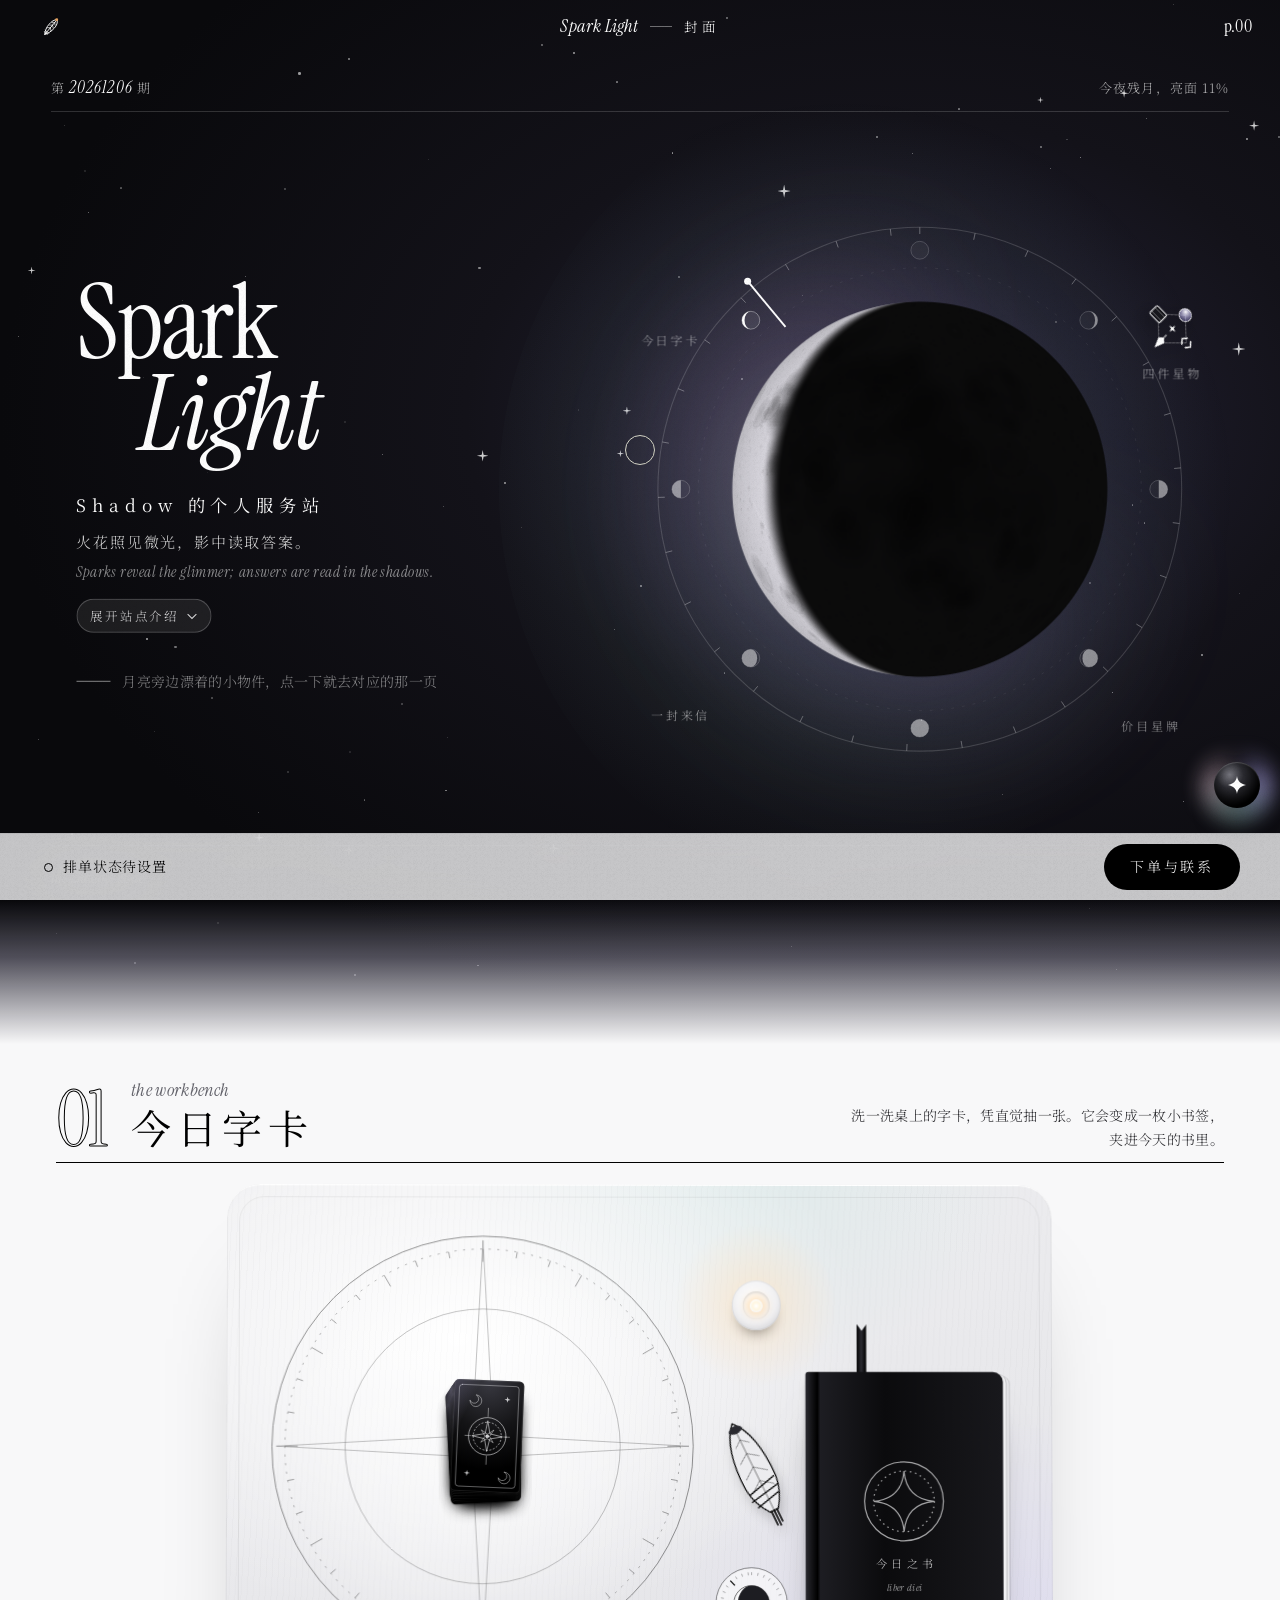
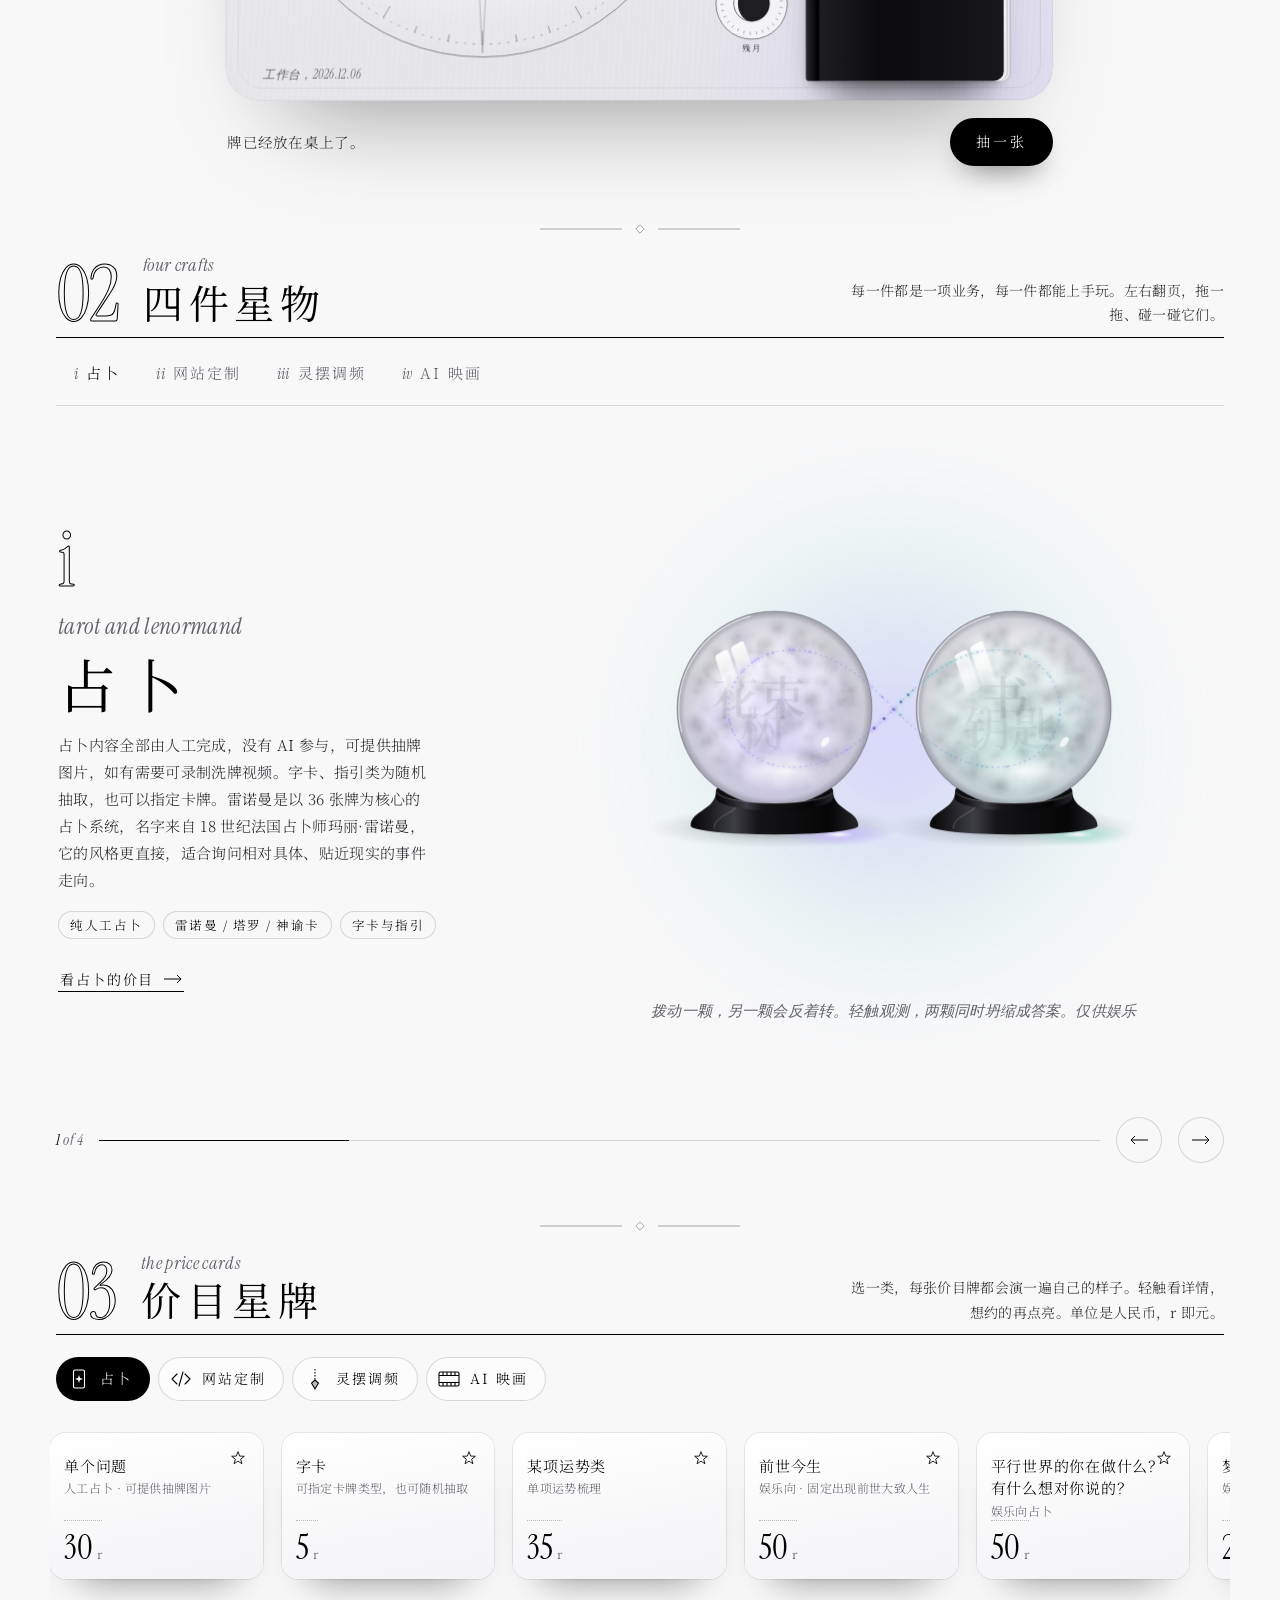
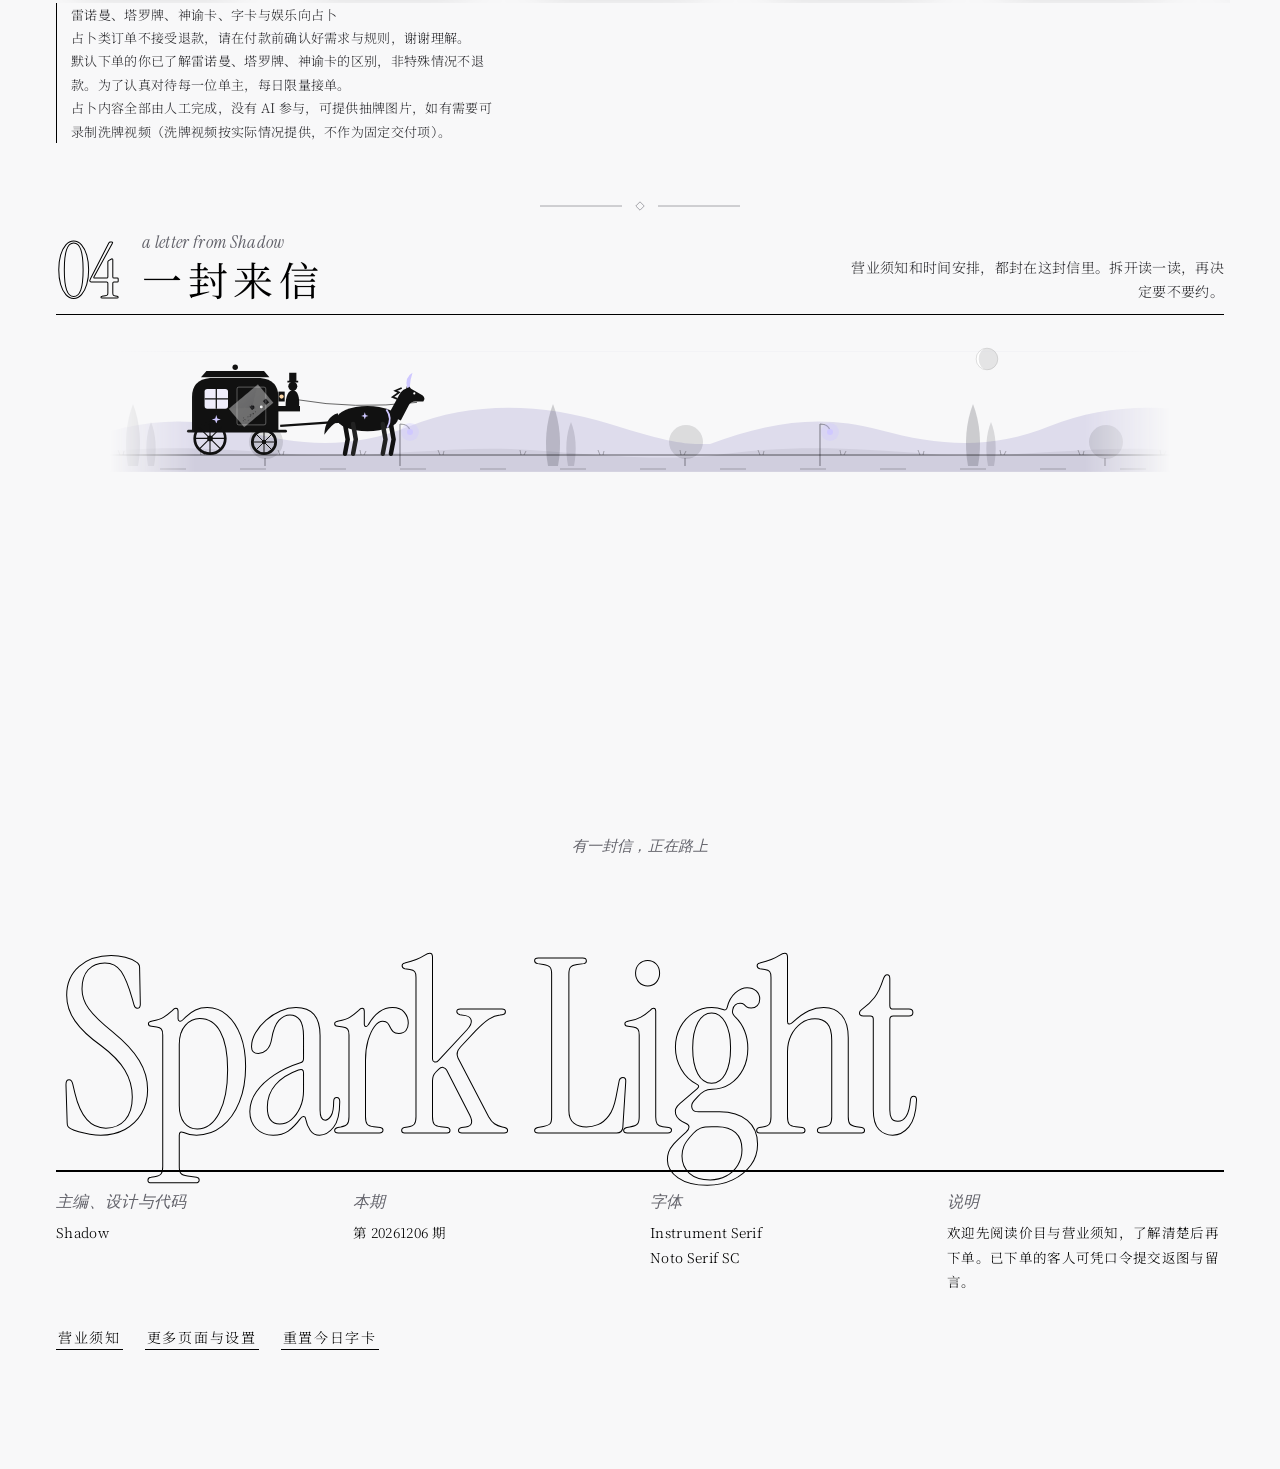
==== commit 893251b9: "接入《网站文字声明》全部文案，封面可展开介绍，AI 内容点击解封马赛克 改了什么（19 个文件）： - data/：site 定位语与英文副句、contact 下单渠道、crafts 四件星物介绍、s" ====
--- a/index.html
+++ b/index.html
@@ -54,6 +54,11 @@
       <h1 class="mast" id="mast" aria-label="Spark Light"><span class="l1" data-kin="hover">Spark</span><span class="l2" data-kin="hover">Light</span></h1>
       <p class="cov-sub" data-kin id="covSub">Shadow 的个人服务站</p>
       <p class="cov-intro" data-kin id="covIntro"></p>
+      <p class="cov-en" id="covEn" hidden></p>
+      <div class="cov-more" id="covMore" hidden>
+        <button type="button" class="cov-more-btn" id="covMoreBtn" aria-expanded="false"><span id="covMoreLbl">展开站点介绍</span><svg viewBox="0 0 12 8" fill="none" stroke="currentColor" stroke-width="1.2" aria-hidden="true"><path d="M1 1.5L6 6.5L11 1.5"/></svg></button>
+        <div class="cov-more-box" id="covMoreBox"><div class="cov-more-in"><p id="covMoreTxt"></p></div></div>
+      </div>
       <p class="cov-hint"><span>月亮旁边漂着的小物件，点一下就去对应的那一页</span></p>
     </div>
     <div class="moon-wrap" id="moonWrap">
@@ -363,7 +368,7 @@
     <div><h4>主编、设计与代码</h4><p>Shadow</p></div>
     <div><h4>本期</h4><p id="coloIssue"></p></div>
     <div><h4>字体</h4><p>Instrument Serif<br>Noto Serif SC</p></div>
-    <div><h4>说明</h4><p>部分文案待站主提供。</p></div>
+    <div><h4>说明</h4><p>欢迎先阅读价目与营业须知，了解清楚后再下单。已下单的客人可凭口令提交返图与留言。</p></div>
   </div>
   <div class="colo-act">
     <button type="button" class="lnk" id="fNotice">营业须知</button>
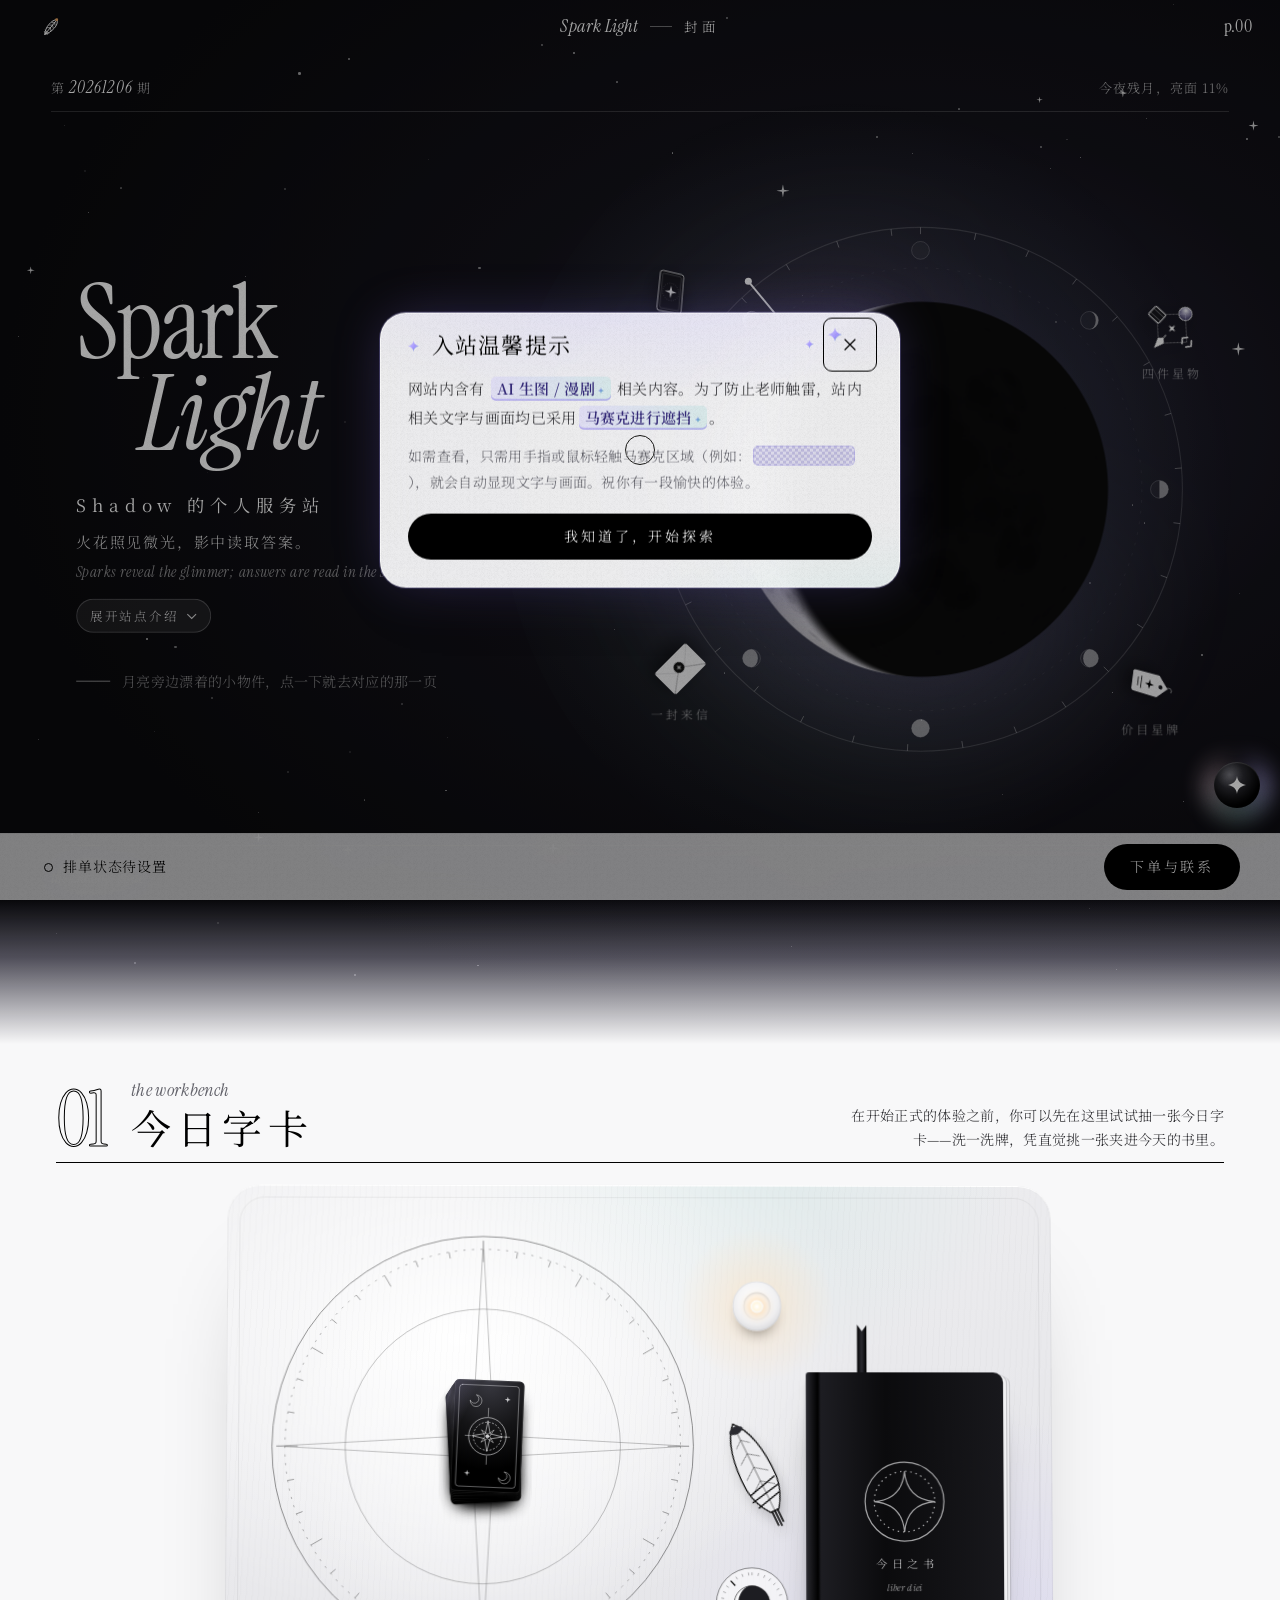
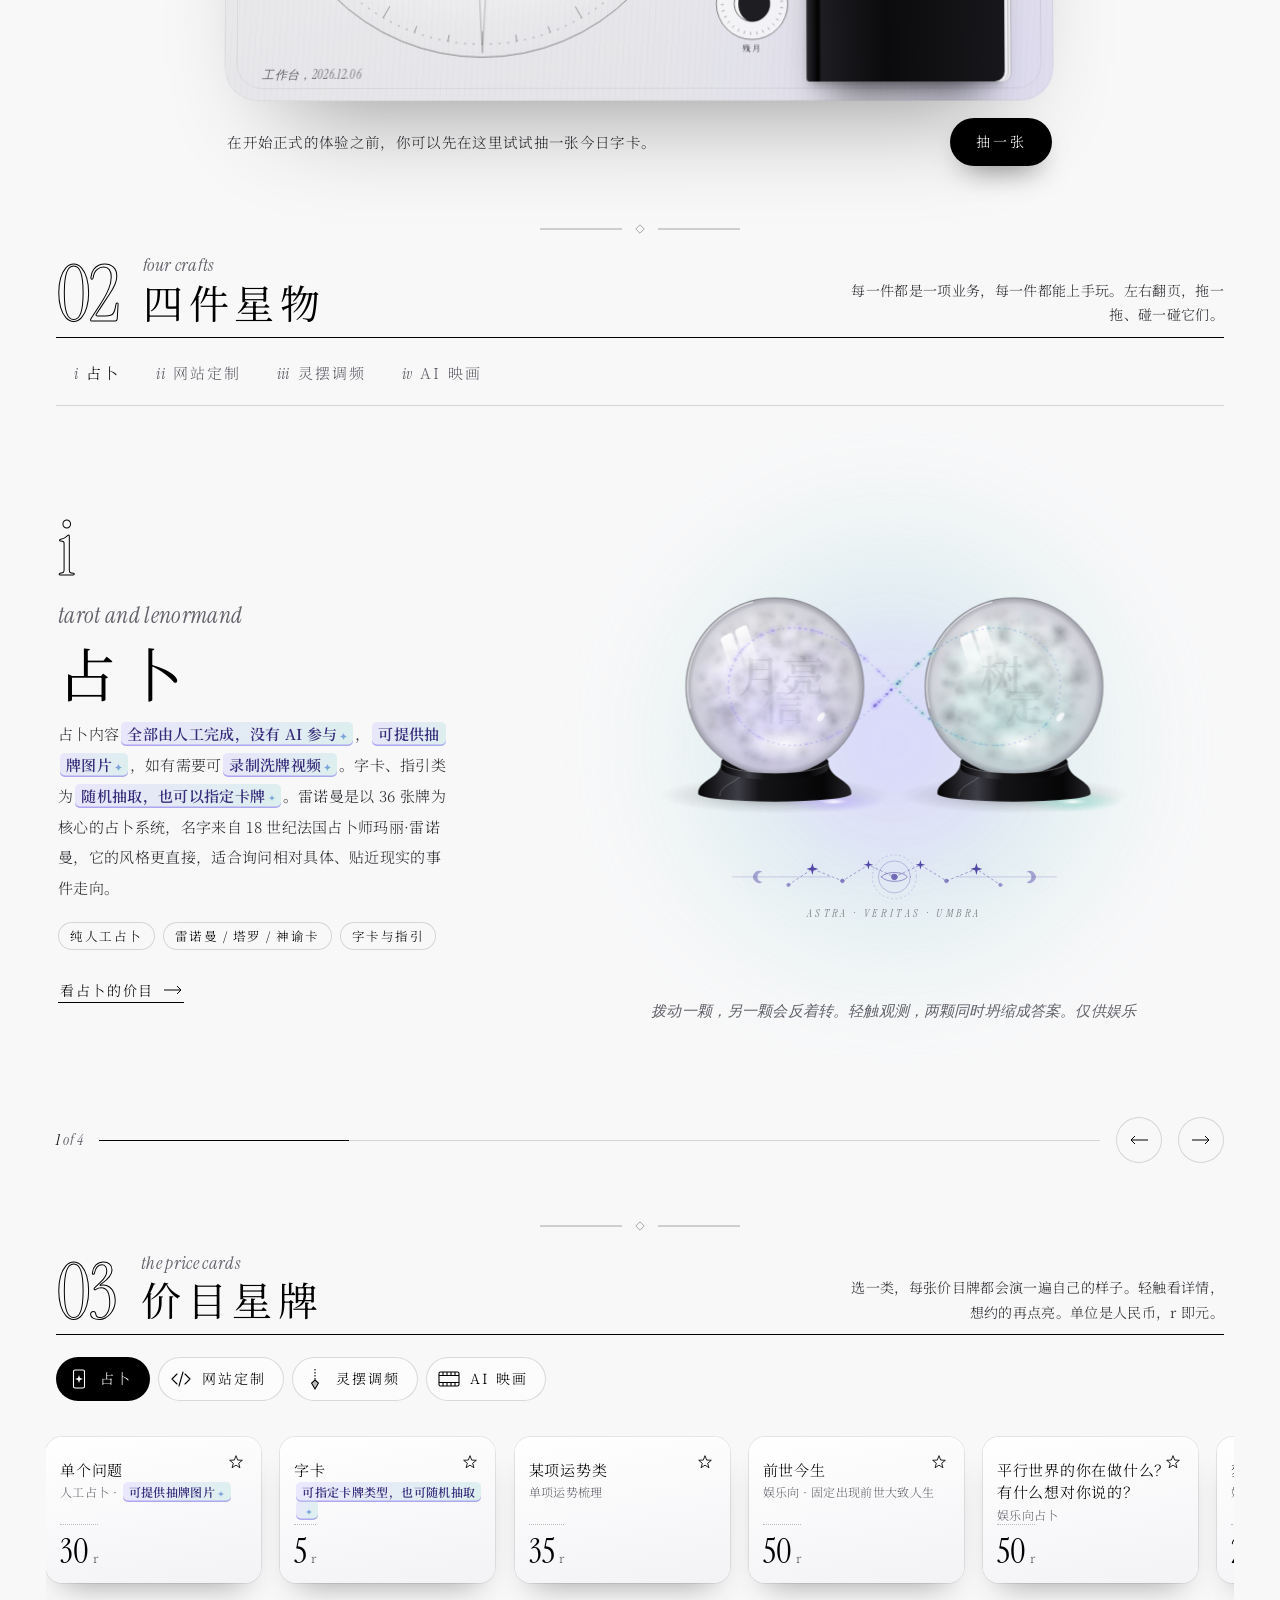
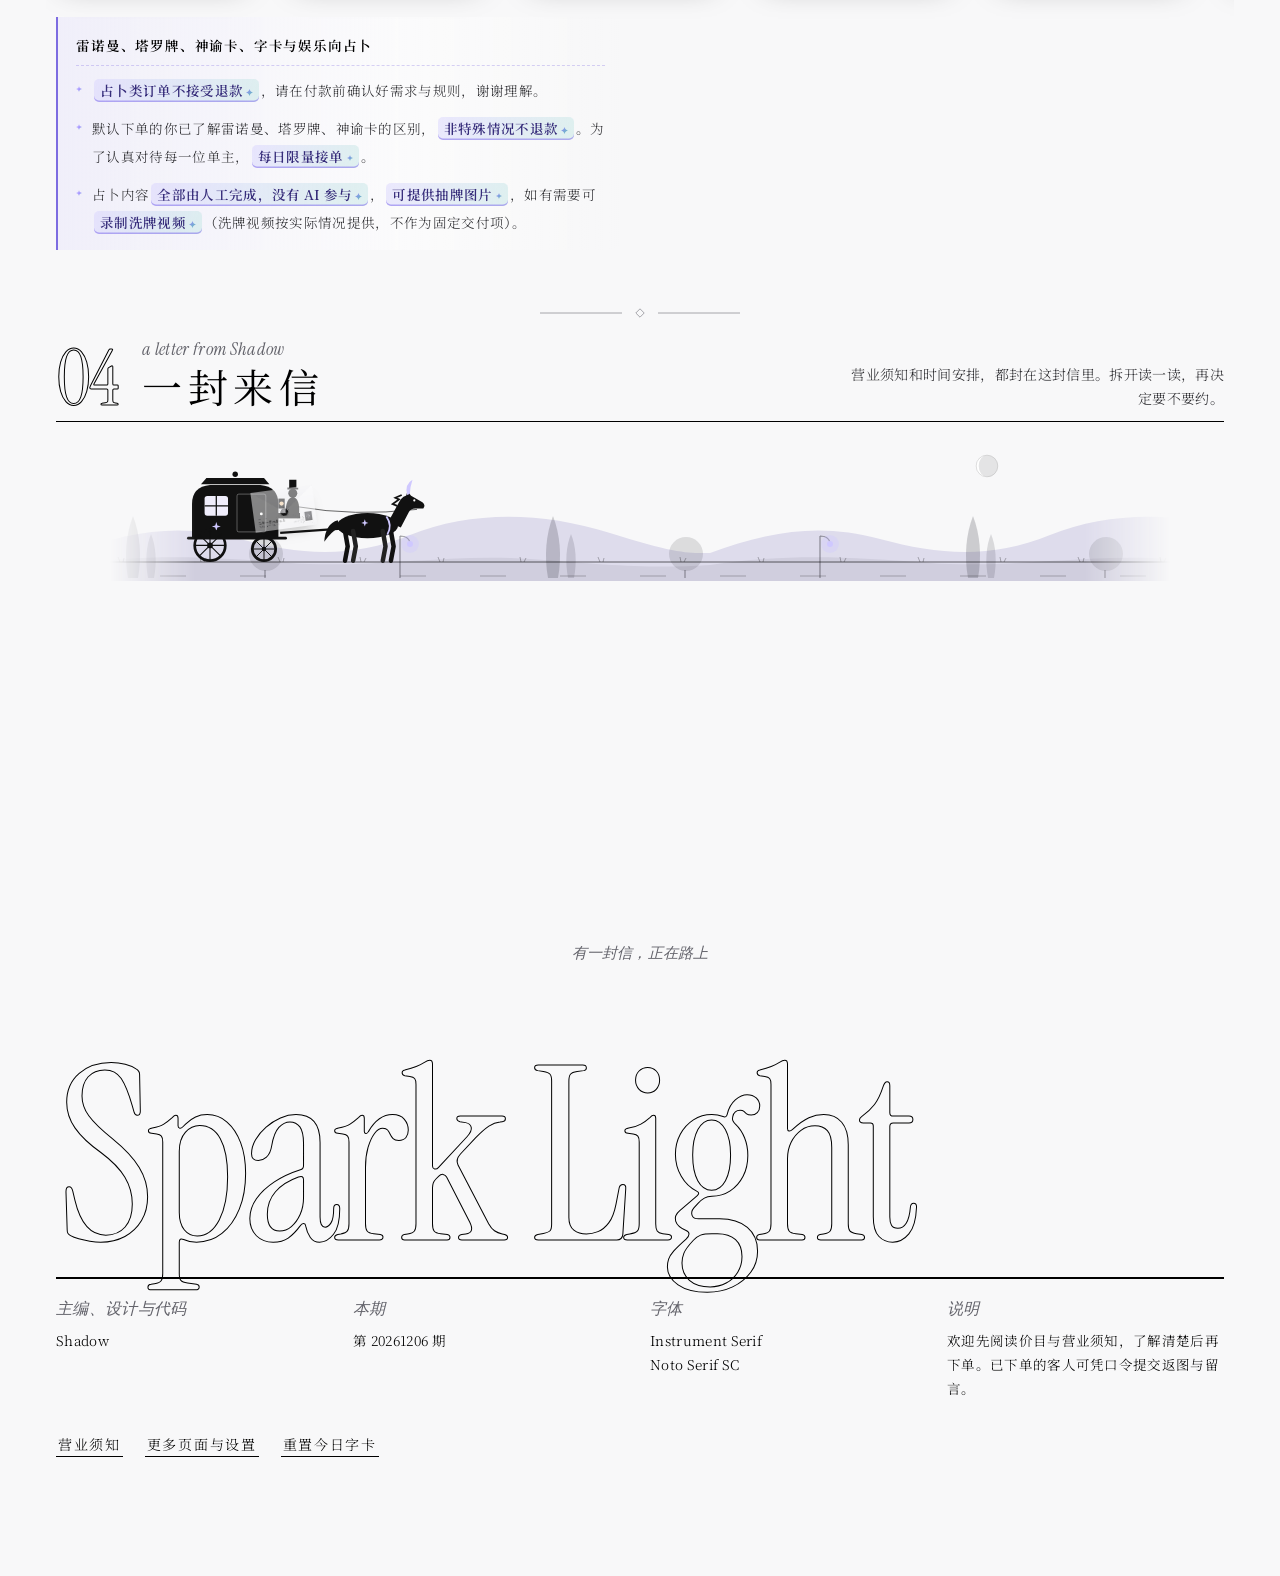
==== commit 6dd29cfb: "一封来信改版为旋转星盘契约书，增加进站AI马赛克提示弹窗与重点词流光高亮，修复按钮点击变大与价目卡截断 1. 加载页：最短停留调至 2.4-3 秒，同步放缓星盘解码节奏，保留随时点击跳过 2. 今日字" ====
--- a/index.html
+++ b/index.html
@@ -79,7 +79,7 @@
   <header class="ch-head rv">
     <span class="ch-no" aria-hidden="true">01</span>
     <div class="ch-tw"><p class="ch-en">the workbench</p><h2 class="ch-title" id="t1" data-kin>今日字卡</h2></div>
-    <p class="ch-lede" data-kin>洗一洗桌上的字卡，凭直觉抽一张。它会变成一枚小书签，夹进今天的书里。</p>
+    <p class="ch-lede" data-kin>在开始正式的体验之前，你可以先在这里试试抽一张今日字卡——洗一洗牌，凭直觉挑一张夹进今天的书里。</p>
   </header>
   <div class="bench rv">
     <div class="desk" id="desk">
@@ -110,7 +110,7 @@
       <span class="desk-tag" id="deskTag" data-depth=".15"></span>
     </div>
     <div class="bench-ctl">
-      <p class="bench-st" id="benchSt">牌已经放在桌上了。</p>
+      <p class=" bench-st" id="benchSt">在开始正式的体验之前，你可以先在这里试试抽一张今日字卡。</p>
       <button type="button" class="btn" id="drawBtn"><span>抽一张</span></button>
     </div>
   </div>
@@ -144,6 +144,27 @@
         <div class="diff" style="background:radial-gradient(circle,rgba(200,190,255,.9),rgba(191,230,225,.45) 45%,transparent 70%)"></div>
         <div class="ent-wrap" data-depth=".45">
           <div class="ent" id="ent" role="button" tabindex="0" aria-label="一对纠缠的水晶球：拖动其中一颗搅动雾气，轻触观测" data-noripple><canvas id="entCv"></canvas></div>
+          <div class="ast-bridge" aria-hidden="true">
+            <svg viewBox="0 0 360 52" fill="none" stroke="currentColor" stroke-linecap="round">
+              <path class="ast-line" d="M18 26H116M244 26H342" stroke-width=".7" opacity=".32"/>
+              <path class="ast-const" d="M74 34L98 18L128 30L154 14L180 26L206 14L232 30L262 18L286 34" stroke-width=".85" stroke-dasharray="2 3" opacity=".55"/>
+              <circle cx="180" cy="26" r="16" stroke-width=".75" opacity=".4"/>
+              <circle cx="180" cy="26" r="22" stroke-width=".55" stroke-dasharray="1.5 3" opacity=".35"/>
+              <path d="M167 26c4.5-6 21.5-6 26 0-4.5 6-21.5 6-26 0z" stroke-width=".85" opacity=".65"/>
+              <circle cx="180" cy="26" r="2.8" fill="currentColor" opacity=".75"/>
+              <path class="ast-star s1" d="M98 12l1.3 4.7 4.7 1.3-4.7 1.3-1.3 4.7-1.3-4.7-4.7-1.3 4.7-1.3z" fill="currentColor" stroke="none"/>
+              <path class="ast-star s2" d="M154 9l1 3.8 3.8 1-3.8 1-1 3.8-1-3.8-3.8-1 3.8-1z" fill="currentColor" stroke="none"/>
+              <path class="ast-star s3" d="M206 9l1 3.8 3.8 1-3.8 1-1 3.8-1-3.8-3.8-1 3.8-1z" fill="currentColor" stroke="none"/>
+              <path class="ast-star s4" d="M262 12l1.3 4.7 4.7 1.3-4.7 1.3-1.3 4.7-1.3-4.7-4.7-1.3 4.7-1.3z" fill="currentColor" stroke="none"/>
+              <path d="M48 21a6 6 0 1 0 0 10 4.8 4.8 0 1 1 0-10z" fill="currentColor" stroke="none" opacity=".45"/>
+              <path d="M312 21a6 6 0 1 1 0 10 4.8 4.8 0 1 0 0-10z" fill="currentColor" stroke="none" opacity=".45"/>
+              <circle cx="74" cy="34" r="1.6" fill="currentColor" opacity=".5"/>
+              <circle cx="128" cy="30" r="1.8" fill="currentColor" opacity=".6"/>
+              <circle cx="232" cy="30" r="1.8" fill="currentColor" opacity=".6"/>
+              <circle cx="286" cy="34" r="1.6" fill="currentColor" opacity=".5"/>
+            </svg>
+            <span class="ast-sub">ASTRA · VERITAS · UMBRA</span>
+          </div>
           <p class="ent-cap" id="entCap" aria-live="polite"><b id="capN"></b><span><span id="capE" style="font-family:var(--disp);font-style:italic"></span>，<span id="capK"></span></span></p>
         </div>
         <p class="hint lab">拨动一颗，另一颗会反着转。轻触观测，两颗同时坍缩成答案。仅供娱乐</p>
@@ -315,28 +336,79 @@
       <div class="env-act"><p class="lab" id="envHint" style="margin:0">有一封信，正在路上</p></div>
     </div>
     <div class="spread" id="spread">
-      <article class="sp-page sp-l" aria-label="营业须知">
-        <div class="sp-h"><span class="lab">i</span><h3>营业须知</h3><em>notice</em></div>
-        <p class="sp-greet" id="spGreet">见字如面。这封信是马车连夜送来的。下单之前，请先把下面这几条读一读；全部读完，上面这组星星会连成一线。</p>
-        <svg class="const-mini" id="constMini" viewBox="0 0 300 64" aria-hidden="true"></svg>
-        <p class="lab" id="ntProg" style="margin:0 0 4px"></p>
-        <div id="ntList"></div>
-      </article>
-      <article class="sp-page sp-r" aria-label="时间安排">
-        <div class="sp-h"><span class="lab">ii</span><h3>时间安排</h3><em id="calMonth"></em></div>
-        <div class="st-row"><span class="post-state"><i class="beacon"></i><b id="pState"></b></span><span class="lab" id="pStateEn"></span><span class="slots-w"><span id="slots"></span><span id="slotTxt"></span></span></div>
-        <div class="cal" id="cal" role="grid" aria-label="本月日程"></div>
-        <div class="legend"><span><i class="lo"></i>可约</span><span><i class="lf"></i>已满</span><span><i class="lr"></i>休息</span><span class="ph" id="calNote"></span></div>
-        <dl class="kv">
-          <dt class="lab">最近可排</dt><dd id="nextTxt" class="ph">待站主提供</dd>
-          <dt class="lab">回复时间</dt><dd id="replyTxt" class="ph">待站主提供</dd>
-          <dt class="lab">交付周期</dt><dd id="delivTxt" class="ph">待站主提供</dd>
-        </dl>
-        <p class="sp-sign">Shadow<span class="lab" id="spDate"></span></p>
-      </article>
+      <div class="grim-box">
+        <div class="grim-head">
+          <div class="grim-title"><span class="lab">i–ii</span><h3>星盘契约与时间安排</h3></div>
+          <span class="lab" id="ntProg">已点亮 1 / 5 颗契约星</span>
+        </div>
+        <p class="sp-greet" id="spGreet">见字如面。这封信是马车连夜送来的。轻触星盘上的五颗主星或下方星轨翻阅营业须知，轻触中心月相盘查看档期；五颗星全部点亮，星轨便会连成一线。</p>
+        <div class="grim-layout">
+          <!-- 左侧（手机为上方紧凑区）：旋转星盘与快捷星轨拨片 -->
+          <div class="astro-col">
+            <div class="astro-wheel-wrap">
+              <svg class="zenith-ptr" viewBox="0 0 12 12" aria-hidden="true"><path d="M6 12L1 3h10z" fill="#fff"/></svg>
+              <svg class="astro-svg" viewBox="0 0 200 200" aria-label="契约星盘">
+                <g class="ring-spin-cw" fill="none" stroke="rgba(255,255,255,.24)">
+                  <circle cx="100" cy="100" r="95" stroke-width=".6"/>
+                  <circle cx="100" cy="100" r="89" stroke-width=".6" stroke-dasharray="1.5 4"/>
+                  <path d="M100 3 v7 M100 190 v7 M3 100 h7 M190 100 h7" stroke-width="1"/>
+                  <path d="M31 31 l5 5 M169 31 l-5 5 M31 169 l5 -5 M169 169 l-5 -5" stroke-width=".8"/>
+                </g>
+                <g class="ring-spin-ccw" fill="none" stroke="rgba(207,200,255,.22)">
+                  <circle cx="100" cy="100" r="81" stroke-width=".5" stroke-dasharray="6 4 1 4"/>
+                  <rect x="46" y="46" width="108" height="108" stroke-width=".4" opacity=".45" transform="rotate(45 100 100)"/>
+                </g>
+                <g id="astroRotor" class="astro-rotor">
+                  <circle cx="100" cy="100" r="70" fill="none" stroke="rgba(207,200,255,.4)" stroke-width=".9"/>
+                  <polygon points="100,30 166.6,78.4 141.1,156.6 58.9,156.6 33.4,78.4" fill="none" stroke="rgba(207,200,255,.26)" stroke-width=".8" stroke-dasharray="2 3"/>
+                  <polygon id="astroStarPoly" points="100,30 141.1,156.6 33.4,78.4 166.6,78.4 58.9,156.6" fill="none" stroke="rgba(191,230,225,.24)" stroke-width=".75"/>
+                  <g id="astroNodes"></g>
+                </g>
+              </svg>
+              <button type="button" class="astro-center-btn" id="astroCalBtn" aria-label="查看时间安排与本月档期">
+                <small>schedule</small>
+                <span>时间档期</span>
+              </button>
+            </div>
+            <div class="quick-pills" id="astroPills" role="tablist" aria-label="营业须知与时间档期切换"></div>
+          </div>
+
+          <!-- 右侧（手机为下方）：无内部滚动框的显影羊皮信笺 -->
+          <div class="grim-parchment">
+            <div class="gp-top">
+              <h4 id="gpTitle">营业须知</h4>
+              <em class="lab" id="gpEn">Astrolabe Pact</em>
+            </div>
+
+            <!-- 营业须知单章视图 -->
+            <div class="gp-body" id="gpNoticePane">
+              <div id="ntList"></div>
+            </div>
+
+            <!-- 时间安排与本月档期视图（由中心月相盘或「档期」胶囊切出，保留全部原有 ID） -->
+            <div class="gp-body" id="gpCalPane" hidden>
+              <div class="st-row"><span class="post-state"><i class="beacon"></i><b id="pState"></b></span><span class="lab" id="pStateEn"></span><span class="slots-w"><span id="slots"></span><span id="slotTxt"></span></span><em class="lab" id="calMonth" style="margin-left:auto"></em></div>
+              <div class="cal" id="cal" role="grid" aria-label="本月日程"></div>
+              <div class="legend"><span><i class="lo"></i>可约</span><span><i class="lf"></i>已满</span><span><i class="lr"></i>休息</span><span class="ph" id="calNote"></span></div>
+              <dl class="kv">
+                <dt class="lab">最近可排</dt><dd id="nextTxt" class="ph">以主界面排单状态为准，可私聊或咨询客服</dd>
+                <dt class="lab">网站工期</dt><dd id="replyTxt" class="ph">基本在 1 到 2 周内（加急可协商）</dd>
+                <dt class="lab">可走平台</dt><dd id="delivTxt" class="ph">雨季不再来</dd>
+              </dl>
+              <p class="sp-sign">Shadow<span class="lab" id="spDate"></span></p>
+            </div>
+
+            <div class="gp-nav">
+              <button type="button" class="gp-btn ghost" id="gpPrev">← 上一章</button>
+              <span class="lab" id="gpIdx">1 / 6</span>
+              <button type="button" class="gp-btn" id="gpNext">转动星盘 · 下一章 →</button>
+            </div>
+          </div>
+        </div>
+        <svg class="const-mini" id="constMini" viewBox="0 0 300 64" aria-hidden="true" style="display:none"></svg>
+      </div>
     </div>
     <div class="sp-act" id="spAct">
-      <p class="sp-swipe lab">左右滑动，翻到另一页</p>
       <button type="button" class="btn" id="bookBtn"><span>复制预约消息</span></button>
       <button type="button" class="btn ghost" id="foldBtn"><span>把信收起来</span></button>
     </div>
--- a/core/base.css
+++ b/core/base.css
@@ -249,6 +249,43 @@
 .sl-spark-layer { position: fixed; inset: 0; z-index: 120; pointer-events: none; overflow: hidden; }
 .sl-spark { position: absolute; left: 0; top: 0; will-change: transform, opacity; -webkit-mask: var(--sl-star) center / contain no-repeat; mask: var(--sl-star) center / contain no-repeat; }
 
+/* ---------- 全站通用：AI 点击解封马赛克 & 重点微光高亮 ---------- */
+.sl-ai-mosaic {
+  position: relative; display: inline-block; padding: 0 5px; margin: 0 2px; border-radius: 4px; cursor: pointer; vertical-align: baseline;
+  line-height: 1.45;
+  background-color: rgba(150, 140, 225, .18);
+  background-image: repeating-conic-gradient(rgba(120, 110, 190, .28) 0% 25%, transparent 0% 50%);
+  background-size: 6px 6px; box-shadow: inset 0 0 0 1px rgba(150, 140, 225, .38);
+  transition: background .35s, box-shadow .35s, transform .25s var(--sl-ease);
+}
+.sl-ai-mosaic:hover { box-shadow: inset 0 0 0 1px rgba(125, 108, 225, .65), 0 0 12px -2px rgba(150, 140, 225, .45); }
+.sl-ai-mosaic:active { transform: scale(.96); }
+.sl-ai-mosaic-in { filter: blur(5px); opacity: .18; transition: filter .35s var(--sl-ease), opacity .35s; pointer-events: none; user-select: none; -webkit-user-select: none; }
+.sl-ai-mosaic.is-open { background: rgba(150, 140, 225, .12); box-shadow: inset 0 0 0 1px rgba(150, 140, 225, .26); }
+.sl-ai-mosaic.is-open .sl-ai-mosaic-in { filter: none; opacity: 1; user-select: auto; -webkit-user-select: auto; }
+
+/* 重点词：星轨流光高亮（控制紧凑垂直高度，避免上下行碰到一起，轻触可互动迸发微光） */
+.sl-hl {
+  position: relative; display: inline; padding: 1px 6px 2px; margin: 0 2px; border-radius: 5px;
+  font-weight: 600; color: #362c7a; cursor: pointer;
+  line-height: 1.4; -webkit-box-decoration-break: clone; box-decoration-break: clone;
+  background: linear-gradient(110deg, rgba(207, 200, 255, .38) 0%, rgba(191, 230, 225, .48) 45%, rgba(241, 216, 226, .42) 75%, rgba(207, 200, 255, .38) 100%);
+  background-size: 240% 100%;
+  box-shadow: inset 0 -1.5px 0 rgba(130, 112, 235, .55);
+  animation: sl-hl-shimmer 5.5s linear infinite;
+  transition: box-shadow .3s, color .3s;
+}
+.sl-hl::after {
+  content: ""; display: inline-block; width: 6.5px; height: 6.5px; margin-left: 3px; vertical-align: middle;
+  background: linear-gradient(135deg, #9a88ff, #5ec2b3);
+  -webkit-mask: var(--sl-star) center / contain no-repeat; mask: var(--sl-star) center / contain no-repeat;
+  animation: sl-hl-star 2.8s ease-in-out infinite;
+}
+.sl-hl:hover { color: #1f165c; box-shadow: inset 0 -2px 0 rgba(120, 100, 240, .85), 0 2px 10px -2px rgba(140, 125, 245, .55); }
+.sl-hl:active { transform: scale(.95); }
+@keyframes sl-hl-shimmer { from { background-position: 0% 0; } to { background-position: -240% 0; } }
+@keyframes sl-hl-star { 0%, 100% { opacity: .45; transform: scale(.75) rotate(0deg); } 50% { opacity: 1; transform: scale(1.2) rotate(22deg); } }
+
 /* ---------- 小标签链接（弹层里的快捷入口）---------- */
 .sl-chips { display: flex; flex-wrap: wrap; gap: 8px; }
 .sl-chip { min-height: 40px; padding: 0 16px; display: inline-flex; align-items: center; border: 1px solid var(--sl-line); border-radius: var(--sl-radius-pill); font-size: 14px; letter-spacing: .08em; text-decoration: none; transition: background-color .3s var(--sl-ease), color .3s var(--sl-ease), transform .3s var(--sl-ease); }
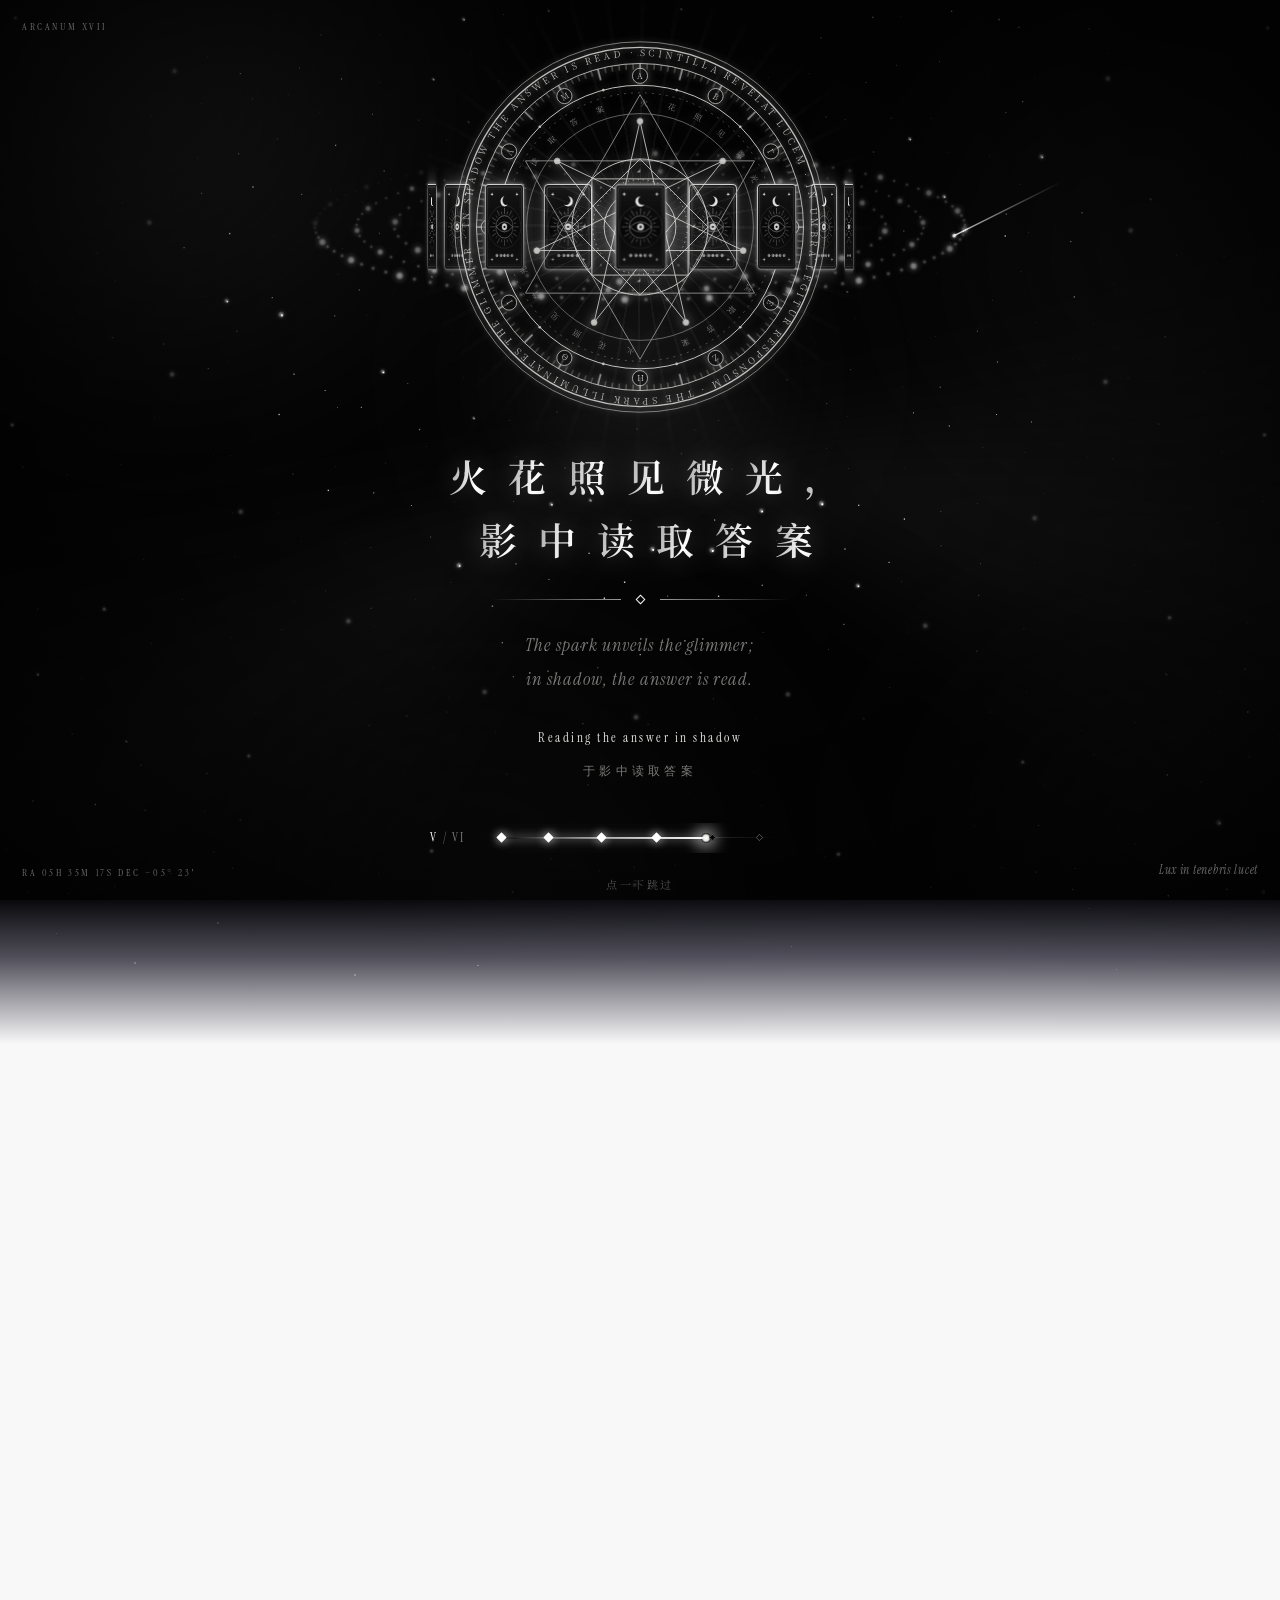
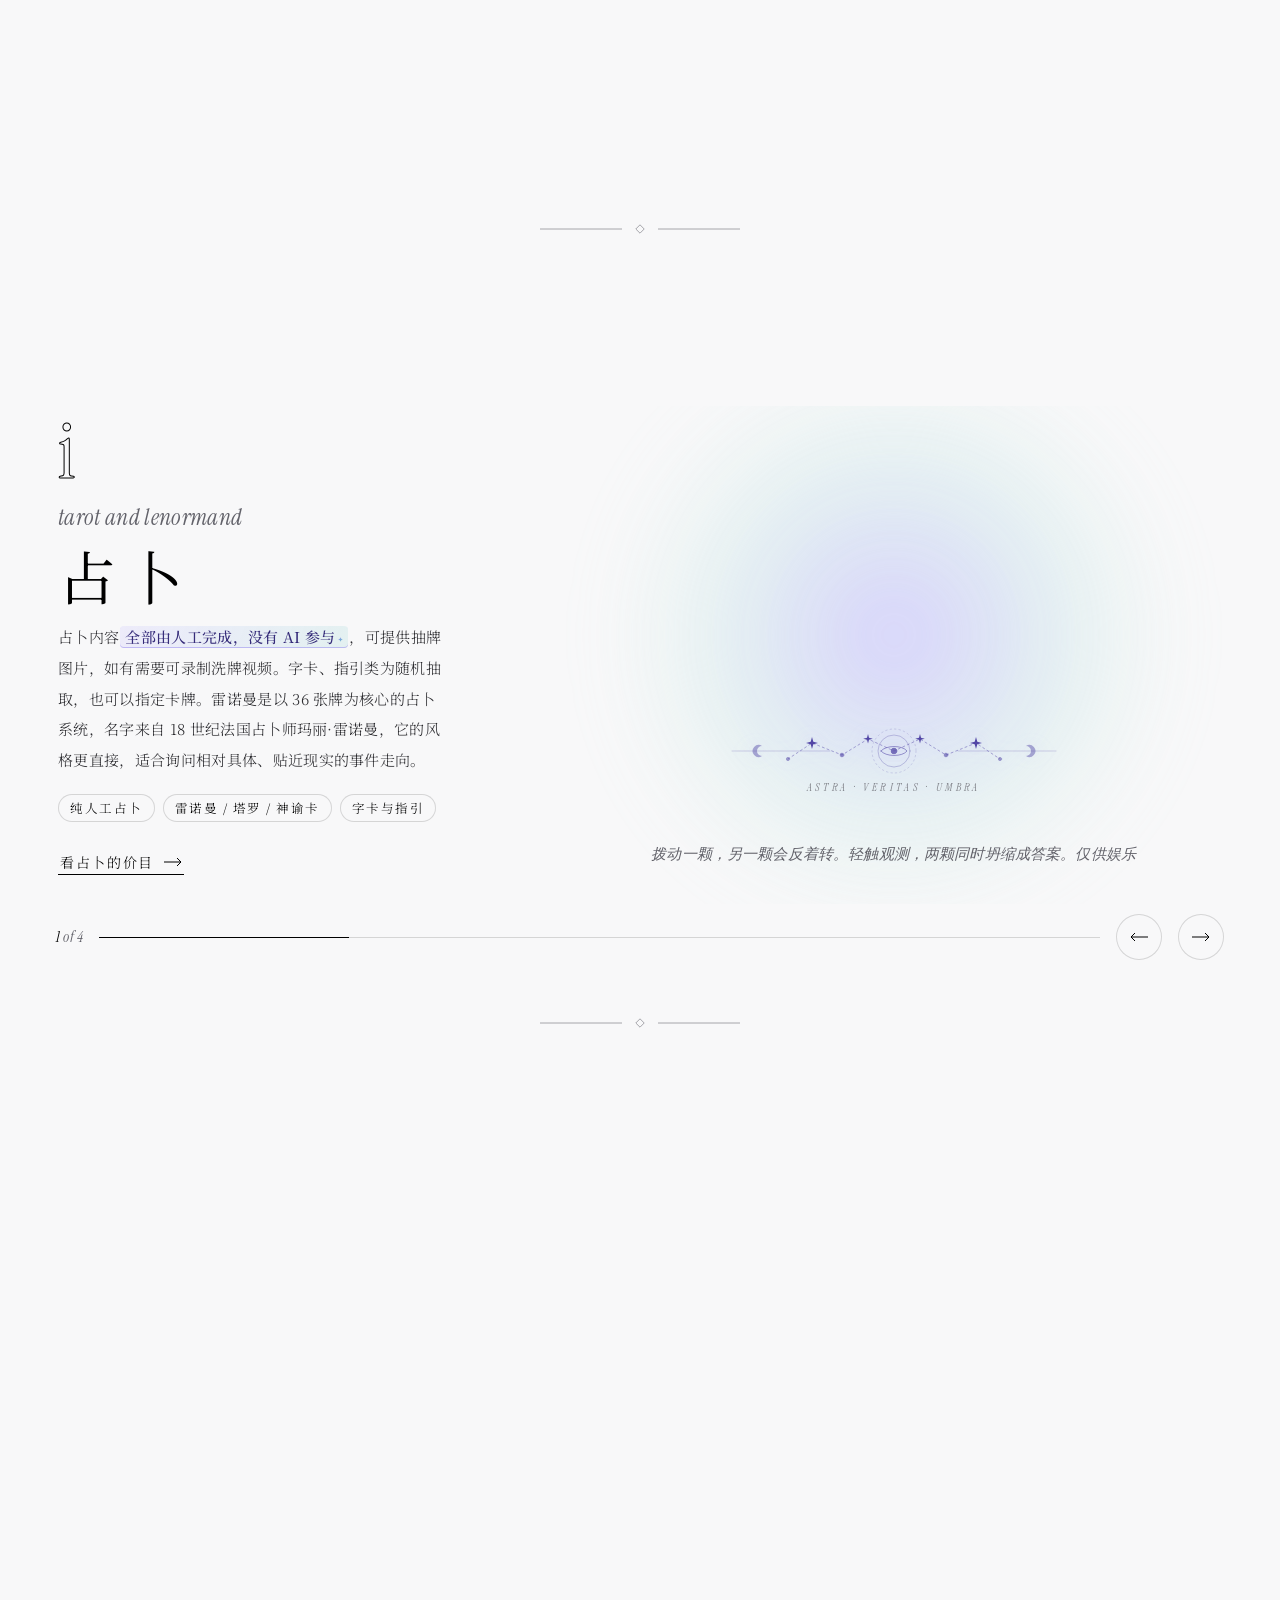
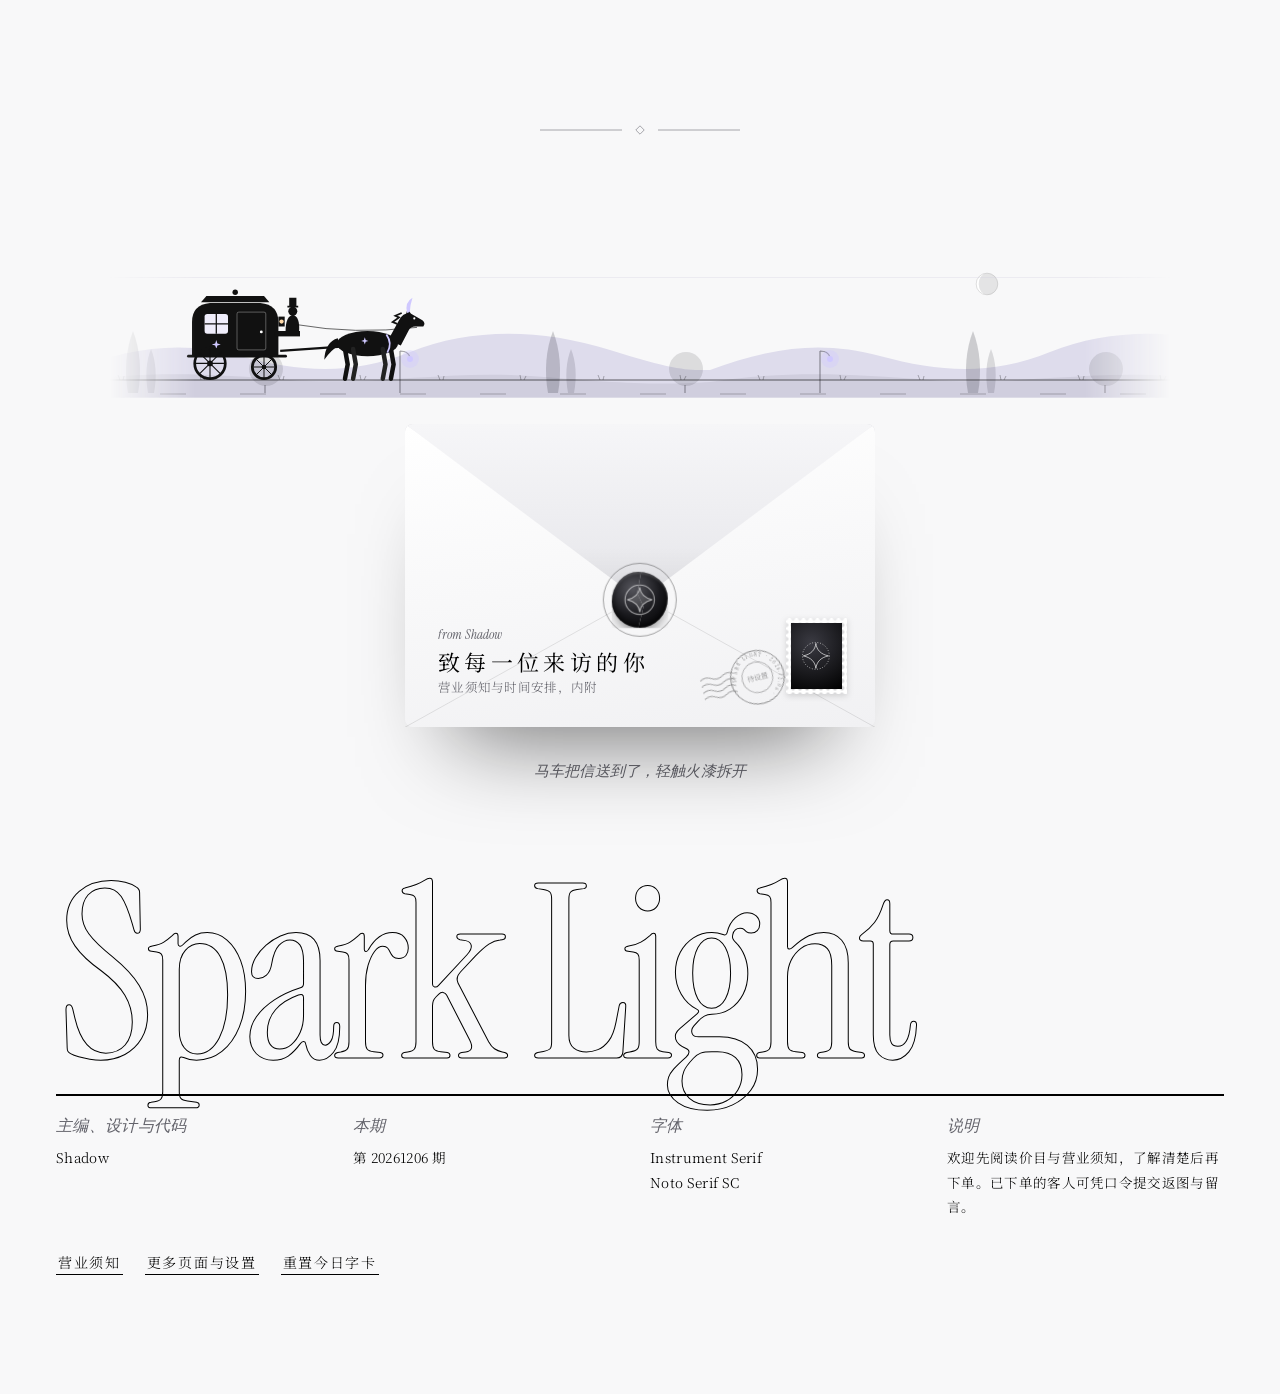
==== commit 283b4b3f: "新增驻站灵魂侍从RUI（黑曜星典风）全站悬浮对话窗、站内知识库秒回与DeepSeek防刷守门员 - core/rui.js & core/base.css & data/rui.json：实现驻站灵魂" ====
--- a/index.html
+++ b/index.html
@@ -469,7 +469,10 @@
   <div class="sh-h"><h2 id="cTitle">预约消息已复制</h2><button type="button" class="x" data-close aria-label="关闭"><svg viewBox="0 0 24 24" width="20" height="20" fill="none" stroke="currentColor" stroke-width="1.2"><path d="M6 6l12 12M18 6L6 18"/></svg></button></div>
   <p style="margin:0 0 12px;font-size:14px;color:var(--ink-2)">可以先改一改括号里的内容，再发到下面的渠道。</p>
   <pre class="msgbox" id="msgbox"></pre>
-  <button type="button" class="btn ghost" id="copyAgain" style="width:100%"><span>再复制一次</span></button>
+  <div style="display:flex;gap:10px;flex-wrap:wrap">
+    <button type="button" class="btn ghost" id="copyAgain" style="flex:1"><span>再复制一次</span></button>
+    <button type="button" class="btn" id="askRuiInContact" style="flex:1"><span>有疑问？先问问 RUI</span></button>
+  </div>
   <div id="channels" style="margin-top:10px"></div>
 </div>
 <div class="sheet" id="more" role="dialog" aria-modal="true" aria-labelledby="mTitle">
--- a/core/base.css
+++ b/core/base.css
@@ -264,27 +264,274 @@
 .sl-ai-mosaic.is-open { background: rgba(150, 140, 225, .12); box-shadow: inset 0 0 0 1px rgba(150, 140, 225, .26); }
 .sl-ai-mosaic.is-open .sl-ai-mosaic-in { filter: none; opacity: 1; user-select: auto; -webkit-user-select: auto; }
 
-/* 重点词：星轨流光高亮（控制紧凑垂直高度，避免上下行碰到一起，轻触可互动迸发微光） */
+/* 重点词：星轨流光高亮（轻柔衬底，避免大段文字显拥挤，轻触可互动迸发微光） */
 .sl-hl {
-  position: relative; display: inline; padding: 1px 6px 2px; margin: 0 2px; border-radius: 5px;
-  font-weight: 600; color: #362c7a; cursor: pointer;
-  line-height: 1.4; -webkit-box-decoration-break: clone; box-decoration-break: clone;
-  background: linear-gradient(110deg, rgba(207, 200, 255, .38) 0%, rgba(191, 230, 225, .48) 45%, rgba(241, 216, 226, .42) 75%, rgba(207, 200, 255, .38) 100%);
+  position: relative; display: inline; padding: 0 5px 1px; margin: 0 1px; border-radius: 4px;
+  font-weight: 500; color: #362c7a; cursor: pointer;
+  line-height: 1.38; -webkit-box-decoration-break: clone; box-decoration-break: clone;
+  background: linear-gradient(110deg, rgba(207, 200, 255, .28) 0%, rgba(191, 230, 225, .36) 45%, rgba(241, 216, 226, .32) 75%, rgba(207, 200, 255, .28) 100%);
   background-size: 240% 100%;
-  box-shadow: inset 0 -1.5px 0 rgba(130, 112, 235, .55);
-  animation: sl-hl-shimmer 5.5s linear infinite;
+  box-shadow: inset 0 -1px 0 rgba(130, 112, 235, .42);
+  animation: sl-hl-shimmer 6s linear infinite;
   transition: box-shadow .3s, color .3s;
 }
 .sl-hl::after {
-  content: ""; display: inline-block; width: 6.5px; height: 6.5px; margin-left: 3px; vertical-align: middle;
+  content: ""; display: inline-block; width: 5.5px; height: 5.5px; margin-left: 2.5px; vertical-align: middle;
   background: linear-gradient(135deg, #9a88ff, #5ec2b3);
   -webkit-mask: var(--sl-star) center / contain no-repeat; mask: var(--sl-star) center / contain no-repeat;
   animation: sl-hl-star 2.8s ease-in-out infinite;
 }
-.sl-hl:hover { color: #1f165c; box-shadow: inset 0 -2px 0 rgba(120, 100, 240, .85), 0 2px 10px -2px rgba(140, 125, 245, .55); }
-.sl-hl:active { transform: scale(.95); }
+.sl-hl:hover { color: #1f165c; box-shadow: inset 0 -1.5px 0 rgba(120, 100, 240, .75), 0 2px 10px -2px rgba(140, 125, 245, .45); }
+.sl-hl:active { transform: scale(.96); }
 @keyframes sl-hl-shimmer { from { background-position: 0% 0; } to { background-position: -240% 0; } }
 @keyframes sl-hl-star { 0%, 100% { opacity: .45; transform: scale(.75) rotate(0deg); } 50% { opacity: 1; transform: scale(1.2) rotate(22deg); } }
+
+/* ---------- 入站 AI 马赛克温馨提示：屏幕正中星盘弹窗 ---------- */
+.sl-ai-modal-scrim {
+  position: fixed; inset: 0; z-index: calc(var(--sl-z-sheet) + 5);
+  background: rgba(12, 11, 22, .52);
+  -webkit-backdrop-filter: blur(8px); backdrop-filter: blur(8px);
+  opacity: 0; visibility: hidden;
+  transition: opacity .38s var(--sl-ease), visibility 0s .38s;
+}
+.sl-ai-modal-scrim.on { opacity: 1; visibility: visible; transition-delay: 0s; }
+.sl-ai-modal {
+  position: fixed; left: 50%; top: 50%; z-index: calc(var(--sl-z-sheet) + 6);
+  width: min(410px, calc(100vw - 32px)); max-height: calc(100dvh - 36px); overflow-y: auto;
+  padding: 28px 24px 24px; border-radius: 26px; text-align: center;
+  background:
+    radial-gradient(120% 80% at 50% -15%, rgba(207, 200, 255, .45), transparent 60%),
+    radial-gradient(90% 70% at 100% 115%, rgba(191, 230, 225, .36), transparent 58%),
+    rgba(253, 253, 254, .96);
+  box-shadow:
+    inset 0 0 0 1px rgba(255, 255, 255, .9),
+    0 0 0 1px rgba(145, 132, 230, .34),
+    0 28px 72px -20px rgba(14, 12, 32, .48),
+    0 0 56px -10px rgba(145, 132, 230, .35);
+  transform: translate(-50%, -46%) scale(.92);
+  opacity: 0; visibility: hidden;
+  transition: transform .48s cubic-bezier(.34, 1.45, .64, 1), opacity .35s var(--sl-ease), visibility 0s .48s;
+}
+.sl-ai-modal.on { transform: translate(-50%, -50%) scale(1); opacity: 1; visibility: visible; transition-delay: 0s; }
+.sl-ai-modal::before {
+  content: ""; position: absolute; inset: 7px; border-radius: 20px; pointer-events: none;
+  border: 1px solid rgba(145, 132, 230, .18);
+}
+.sl-ai-modal-x {
+  position: absolute; right: 14px; top: 14px; width: 36px; height: 36px; border-radius: 50%;
+  display: grid; place-items: center; color: var(--sl-mute);
+  transition: background-color .3s, color .3s, transform .45s cubic-bezier(.34, 1.56, .64, 1);
+}
+.sl-ai-modal-x:hover { background: var(--sl-line-2); color: var(--sl-ink); transform: rotate(90deg); }
+.sl-ai-modal-emblem {
+  width: 66px; height: 66px; margin: 0 auto 10px; color: #5b4db8;
+  filter: drop-shadow(0 6px 14px rgba(135, 120, 235, .28));
+}
+.sl-ai-modal-emblem svg { width: 100%; height: 100%; overflow: visible; }
+.sl-ai-modal-emblem circle:first-child { transform-origin: 44px 44px; animation: sl-star-spin 26s linear infinite; }
+.sl-ai-modal-sub {
+  font-family: var(--sl-font-disp); font-style: italic; font-size: 11.5px;
+  letter-spacing: .28em; color: var(--sl-mute); margin-bottom: 3px;
+}
+.sl-ai-modal-title { font-size: 21px; font-weight: 400; letter-spacing: .16em; color: var(--sl-ink); }
+.sl-ai-modal-div { display: flex; align-items: center; gap: 10px; margin: 12px auto 14px; width: 72%; }
+.sl-ai-modal-div::before, .sl-ai-modal-div::after { content: ""; flex: 1; height: 1px; background: linear-gradient(90deg, transparent, rgba(145, 132, 230, .42), transparent); }
+.sl-ai-modal-div i { width: 6px; height: 6px; border: 1px solid #7d6ce1; transform: rotate(45deg); flex: none; }
+.sl-ai-modal-p { font-size: 14.5px; line-height: 1.92; color: var(--sl-ink-2); text-align: left; margin-bottom: 14px; }
+.sl-ai-modal-demo {
+  display: flex; align-items: center; justify-content: center; flex-wrap: wrap; gap: 6px 8px;
+  padding: 10px 14px; margin-bottom: 18px; border-radius: 14px;
+  background: rgba(207, 200, 255, .14); box-shadow: inset 0 0 0 1px rgba(145, 132, 230, .24);
+  font-size: 13px; color: var(--sl-mute);
+}
+.sl-ai-modal-btn { width: 100%; min-height: 46px; box-shadow: 0 14px 28px -12px rgba(25, 20, 55, .45); }
+
+/* ---------- 驻站灵魂小助手 RUI（方案 A 黑曜星典风：哑光黑底 + 极细银白铜版六芒星轨） ---------- */
+@keyframes sl-rui-ccw { to { transform: rotate(-360deg); } }
+@keyframes sl-rui-pulse { 0%, 100% { opacity: .45; } 50% { opacity: 1; } }
+.sl-rui-spin-cw { animation: sl-star-spin 28s linear infinite; transform-origin: center; transform-box: fill-box; }
+.sl-rui-spin-ccw { animation: sl-rui-ccw 20s linear infinite; transform-origin: center; transform-box: fill-box; }
+.sl-rui-pulse { animation: sl-rui-pulse 3.4s ease-in-out infinite; }
+
+.sl-rui-fab {
+  position: fixed; left: 16px; bottom: calc(var(--sl-bar-h) + var(--sl-sab) + 14px);
+  z-index: calc(var(--sl-z-chrome) - 1);
+  height: 44px; padding: 0 16px 0 10px; border-radius: var(--sl-radius-pill);
+  display: inline-flex; align-items: center; gap: 10px;
+  background: #0d0d10; color: #f2f2ef;
+  border: 1px solid rgba(255, 255, 255, .22);
+  box-shadow: 0 16px 34px -12px rgba(0, 0, 0, .65);
+  transition: transform .4s cubic-bezier(.34, 1.45, .64, 1), opacity .3s, border-color .3s, box-shadow .35s;
+}
+.sl-rui-fab:hover {
+  transform: translateY(-3px);
+  border-color: rgba(255, 255, 255, .45);
+  box-shadow: 0 20px 38px -12px rgba(0, 0, 0, .78);
+}
+.sl-rui-fab:active { transform: scale(.96); }
+.sl-rui-fab.is-hide { opacity: 0; pointer-events: none; transform: translateY(10px) scale(.92); }
+.sl-rui-fab-sigil { width: 28px; height: 28px; flex: none; overflow: visible; color: #f2f2ef; }
+.sl-rui-fab-txt { position: relative; display: flex; flex-direction: column; align-items: flex-start; line-height: 1.15; text-align: left; }
+.sl-rui-fab-txt b { font-family: var(--sl-font-disp); font-weight: 400; font-style: italic; font-size: 17px; letter-spacing: .06em; color: #f4f4f0; }
+.sl-rui-fab-txt small { font-size: 10px; letter-spacing: .18em; color: rgba(242, 242, 239, .52); }
+
+/* RUI 对话遮罩与窗口（黑曜星典风） */
+.sl-rui-scrim {
+  position: fixed; inset: 0; z-index: calc(var(--sl-z-sheet) + 3);
+  background: rgba(8, 8, 12, .42);
+  -webkit-backdrop-filter: blur(3px); backdrop-filter: blur(3px);
+  opacity: 0; visibility: hidden;
+  transition: opacity .35s var(--sl-ease), visibility 0s .35s;
+}
+.sl-rui-scrim.on { opacity: 1; visibility: visible; transition-delay: 0s; }
+.sl-rui-panel {
+  position: fixed; left: 16px; bottom: calc(var(--sl-bar-h) + var(--sl-sab) + 14px);
+  z-index: calc(var(--sl-z-sheet) + 4);
+  width: min(386px, calc(100vw - 24px));
+  height: min(540px, calc(100dvh - var(--sl-bar-h) - var(--sl-sab) - 36px));
+  min-height: 350px;
+  display: flex; flex-direction: column; overflow: hidden;
+  border-radius: 18px;
+  background: #0c0c0f; color: #ecece8;
+  border: 1px solid rgba(255, 255, 255, .18);
+  box-shadow: 0 28px 70px -20px rgba(0, 0, 0, .78);
+  transform-origin: 18% 100%;
+  transform: translateY(16px) scale(.94);
+  opacity: 0; visibility: hidden;
+  transition: transform .45s cubic-bezier(.34, 1.4, .64, 1), opacity .32s var(--sl-ease), visibility 0s .45s;
+}
+.sl-rui-panel::before {
+  content: ""; position: absolute; inset: 5px; border-radius: 14px;
+  border: 1px solid rgba(255, 255, 255, .07); pointer-events: none; z-index: 2;
+}
+.sl-rui-panel.on { transform: none; opacity: 1; visibility: visible; transition-delay: 0s; }
+@media (max-width: 560px) {
+  .sl-rui-panel {
+    left: 12px; right: 12px; width: auto;
+    bottom: calc(var(--sl-bar-h) + var(--sl-sab) + 10px);
+    height: min(520px, calc(100dvh - var(--sl-bar-h) - var(--sl-sab) - 24px));
+  }
+}
+
+.sl-rui-head {
+  position: relative; z-index: 3; display: flex; align-items: center; gap: 12px;
+  padding: 14px 16px 12px;
+  background: #0c0c0f; color: #f4f4f0;
+  border-bottom: 1px solid rgba(255, 255, 255, .12);
+}
+.sl-rui-avatar { width: 36px; height: 36px; flex: none; color: #f4f4f0; }
+.sl-rui-avatar svg { width: 100%; height: 100%; overflow: visible; }
+.sl-rui-meta { flex: 1; min-width: 0; }
+.sl-rui-title-row { display: flex; align-items: baseline; gap: 10px; }
+.sl-rui-title { font-family: var(--sl-font-disp); font-style: italic; font-size: 22px; font-weight: 400; letter-spacing: .06em; line-height: 1; color: #fff; }
+.sl-rui-role { font-size: 10px; letter-spacing: .18em; padding: 2px 8px; border-radius: 999px; border: 1px solid rgba(255, 255, 255, .24); color: rgba(244, 244, 240, .75); }
+.sl-rui-sub { font-size: 11px; color: rgba(244, 244, 240, .48); letter-spacing: .06em; margin-top: 4px; white-space: nowrap; overflow: hidden; text-overflow: ellipsis; }
+.sl-rui-close {
+  width: 34px; height: 34px; border-radius: 50%; flex: none;
+  display: grid; place-items: center; color: rgba(255, 255, 255, .65);
+  transition: background-color .3s, color .3s, transform .4s cubic-bezier(.34, 1.56, .64, 1);
+}
+.sl-rui-close:hover { background: rgba(255, 255, 255, .1); color: #fff; transform: rotate(90deg); }
+
+.sl-rui-bar {
+  position: relative; z-index: 3;
+  display: flex; align-items: center; justify-content: space-between; gap: 8px;
+  padding: 6px 16px; font-size: 11px; letter-spacing: .06em;
+  background: #121216; border-bottom: 1px solid rgba(255, 255, 255, .08);
+  color: rgba(244, 244, 240, .52);
+}
+.sl-rui-quota { font-family: var(--sl-font-disp); font-style: italic; font-size: 12px; letter-spacing: .12em; color: #e6e6e0; }
+.sl-rui-quota.is-low { color: #e2a4a4; }
+
+.sl-rui-msgs {
+  position: relative; z-index: 3;
+  flex: 1; overflow-y: auto; overscroll-behavior: contain;
+  padding: 14px 14px 10px; display: flex; flex-direction: column; gap: 12px;
+}
+.sl-rui-row { display: flex; align-items: flex-start; gap: 10px; }
+.sl-rui-row.is-user { justify-content: flex-end; }
+.sl-rui-mini-av {
+  width: 20px; height: 20px; flex: none; margin-top: 4px; color: rgba(244, 244, 240, .75);
+}
+.sl-rui-mini-av svg { width: 100%; height: 100%; overflow: visible; }
+.sl-rui-bub {
+  max-width: 86%; padding: 10px 14px; border-radius: 12px;
+  font-size: 13px; line-height: 1.82; letter-spacing: .02em;
+}
+.sl-rui-row.is-rui .sl-rui-bub {
+  border-top-left-radius: 2px;
+  background: #15151a; color: #e8e8e3;
+  border: 1px solid rgba(255, 255, 255, .12);
+}
+.sl-rui-row.is-user .sl-rui-bub {
+  border-top-right-radius: 2px;
+  background: #f2f2ee; color: #0c0c0f;
+}
+.sl-rui-qtag {
+  display: inline-block; margin-bottom: 6px; padding: 1px 7px; border-radius: 2px;
+  font-size: 10px; letter-spacing: .12em; color: rgba(255, 255, 255, .68);
+  border: 1px solid rgba(255, 255, 255, .22);
+}
+.sl-rui-btxt p { margin: 0 0 6px; }
+.sl-rui-btxt p:last-child { margin-bottom: 0; }
+.sl-rui-thinking { color: rgba(244, 244, 240, .55); font-style: italic; }
+
+/* 黑曜底色下的 AI 马赛克块适配 */
+.sl-rui-panel .sl-ai-mosaic {
+  background-color: rgba(255, 255, 255, .14);
+  background-image: repeating-conic-gradient(rgba(255, 255, 255, .24) 0% 25%, transparent 0% 50%);
+  box-shadow: inset 0 0 0 1px rgba(255, 255, 255, .3);
+  color: #fff;
+}
+.sl-rui-panel .sl-ai-mosaic.is-open {
+  background: rgba(255, 255, 255, .1);
+  box-shadow: inset 0 0 0 1px rgba(255, 255, 255, .22);
+}
+
+.sl-rui-quicks {
+  position: relative; z-index: 3;
+  display: flex; gap: 6px; overflow-x: auto; scrollbar-width: none;
+  padding: 8px 14px; border-top: 1px solid rgba(255, 255, 255, .09);
+  background: #0f0f13;
+}
+.sl-rui-quicks::-webkit-scrollbar { display: none; }
+.sl-rui-qbtn {
+  flex: none; height: 28px; padding: 0 12px; border-radius: 999px;
+  font-size: 11.5px; letter-spacing: .06em; color: #dcdcd6;
+  background: transparent; border: 1px solid rgba(255, 255, 255, .2);
+  transition: background-color .25s, color .25s, border-color .25s, transform .2s;
+}
+.sl-rui-qbtn:hover { background: #f2f2ee; color: #0c0c0f; border-color: #f2f2ee; }
+.sl-rui-qbtn:active { transform: scale(.96); }
+
+.sl-rui-form {
+  position: relative; z-index: 3;
+  display: flex; align-items: center; gap: 8px;
+  padding: 10px 14px 12px; border-top: 1px solid rgba(255, 255, 255, .12);
+  background: #0c0c0f;
+}
+.sl-rui-inwrap {
+  flex: 1; position: relative; display: flex; align-items: center;
+  border-radius: 999px; background: #15151a;
+  border: 1px solid rgba(255, 255, 255, .16);
+  padding: 0 12px;
+  transition: border-color .25s;
+}
+.sl-rui-inwrap:focus-within { border-color: rgba(255, 255, 255, .48); }
+.sl-rui-input {
+  flex: 1; min-width: 0; height: 34px; border: 0; background: transparent;
+  font: inherit; font-size: 12.5px; color: #f4f4f0; outline: none;
+}
+.sl-rui-input::placeholder { color: rgba(244, 244, 240, .38); }
+.sl-rui-chars { flex: none; font-size: 10px; color: rgba(244, 244, 240, .42); margin-left: 6px; font-variant-numeric: tabular-nums; }
+.sl-rui-send {
+  flex: none; height: 34px; min-width: 60px; padding: 0 14px; border-radius: 999px;
+  background: #f2f2ee; color: #0c0c0f; font-size: 12px; font-weight: 500; letter-spacing: .12em;
+  transition: opacity .25s, transform .2s;
+}
+.sl-rui-send:hover:not([disabled]) { opacity: .88; }
+.sl-rui-send:active:not([disabled]) { transform: scale(.96); }
+.sl-rui-send[disabled] { opacity: .38; cursor: not-allowed; }
 
 /* ---------- 小标签链接（弹层里的快捷入口）---------- */
 .sl-chips { display: flex; flex-wrap: wrap; gap: 8px; }
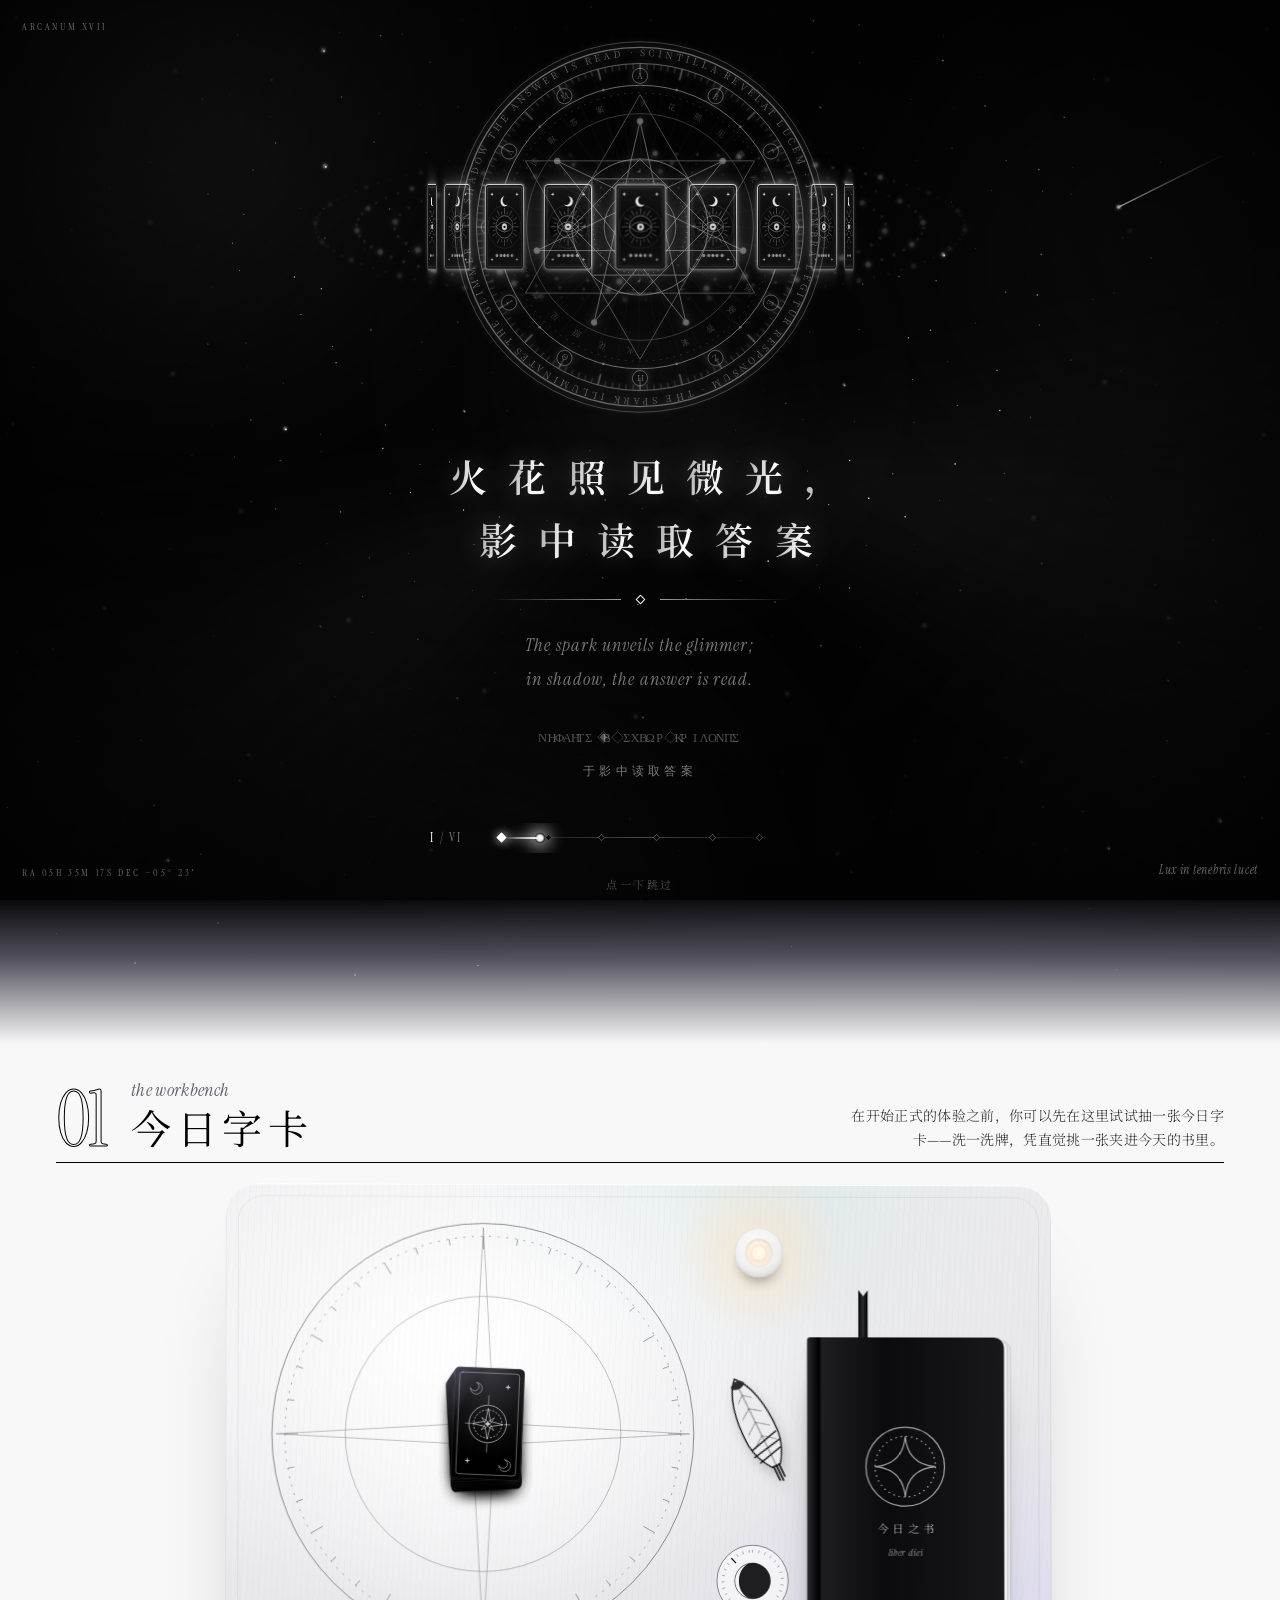
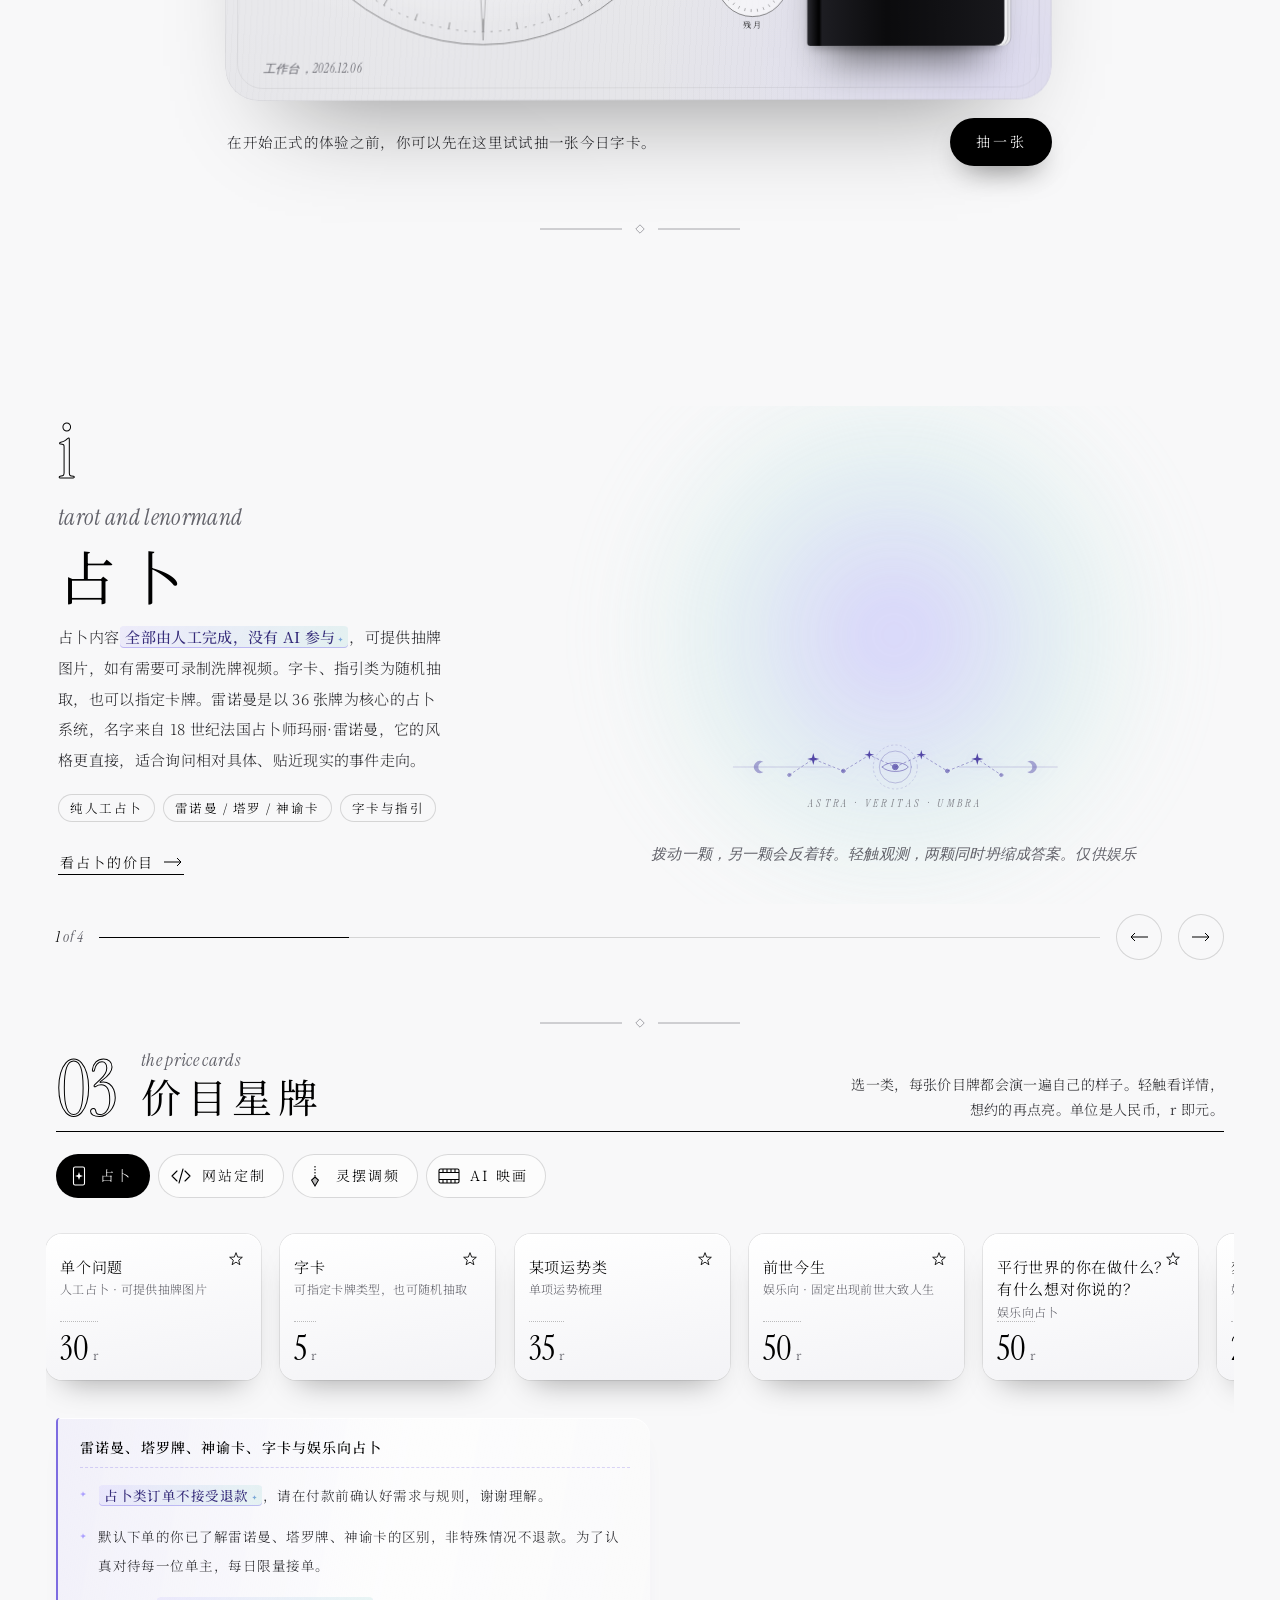
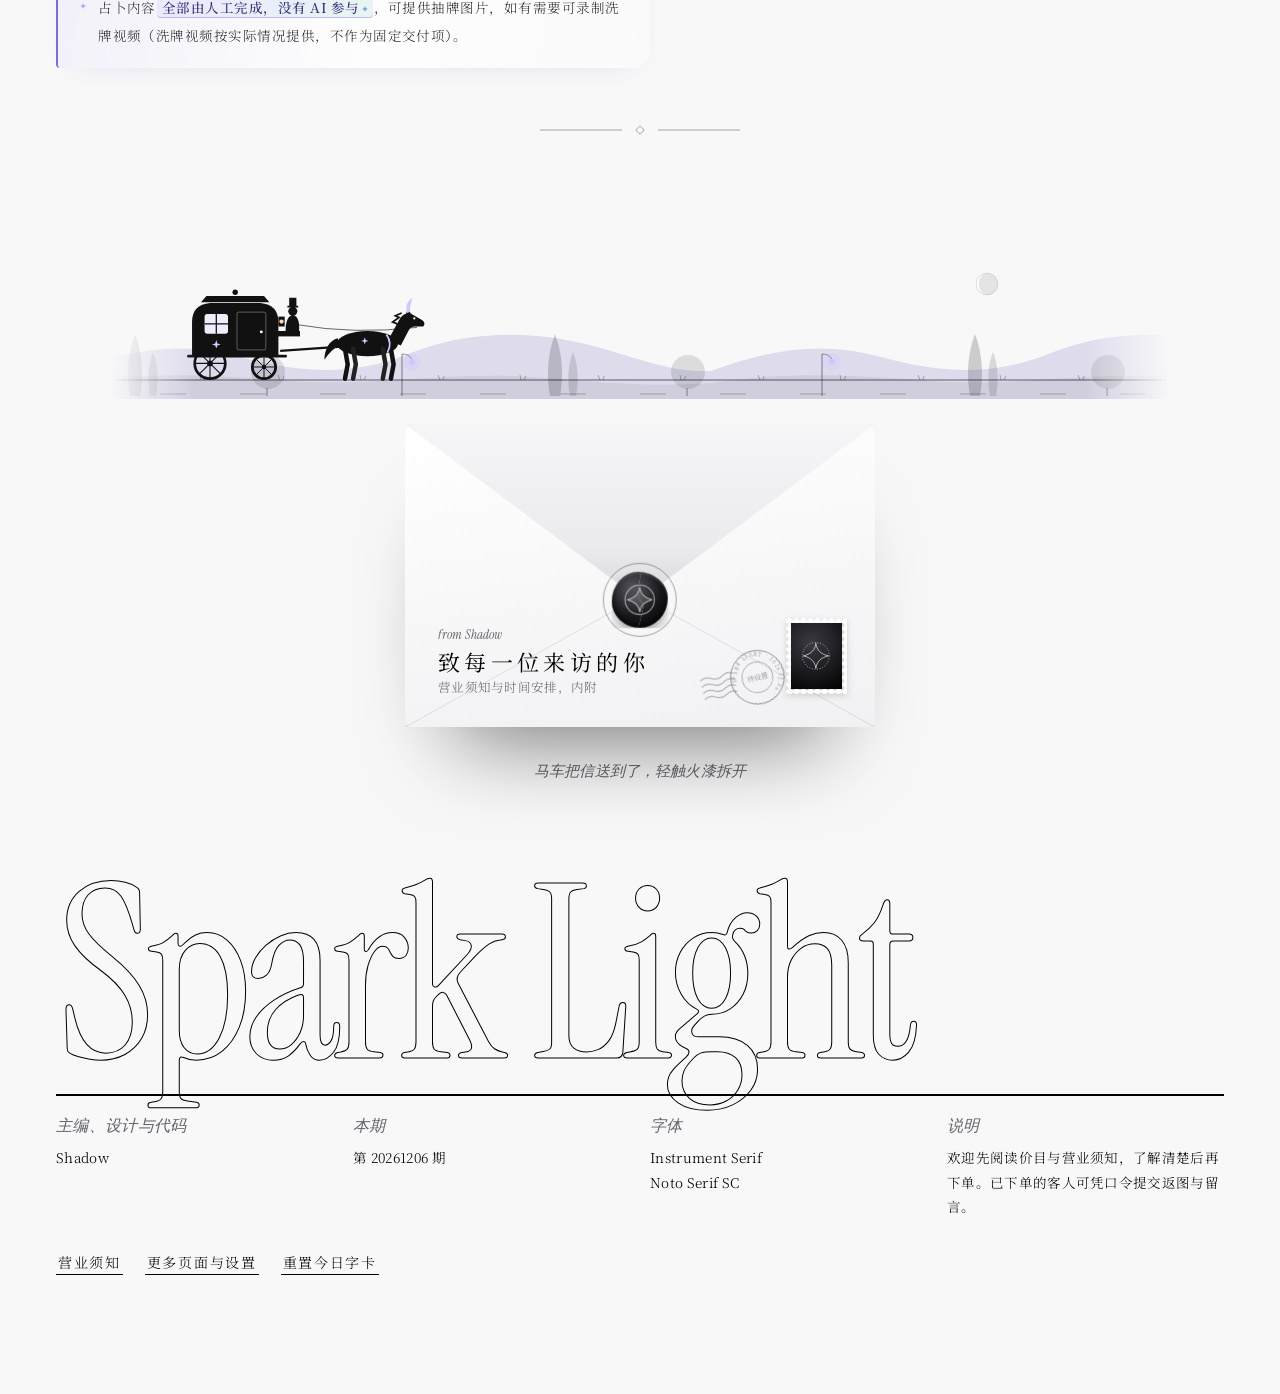
==== commit 0b789603: "feat: 接入预约小票机与美化预约消息文字版，修复返图页顶部露出浅色底色 1. feedback/page.css: 修复胶囊外壳下 body 边距优先级问题，使深色封面顶格； 2. index.h" ====
--- a/index.html
+++ b/index.html
@@ -410,6 +410,7 @@
     </div>
     <div class="sp-act" id="spAct">
       <button type="button" class="btn" id="bookBtn"><span>复制预约消息</span></button>
+      <button type="button" class="btn ghost" id="slipBtn"><span>打印预约小票</span></button>
       <button type="button" class="btn ghost" id="foldBtn"><span>把信收起来</span></button>
     </div>
   </div>
@@ -462,6 +463,179 @@
   </div>
 </div>
 
+<!-- 预约小票机（全屏面板）：由「打印预约小票」按钮打开，脚本在 home/js/22-receipt.js，样式在 themes/t1-starfield/home.css 末尾 -->
+<div id="rcp" role="dialog" aria-modal="true" aria-labelledby="rc-ttl" inert>
+  <div class="rc-wrap">
+    <div class="rc-top">
+      <div class="rc-ttl"><svg viewBox="0 0 32 32" aria-hidden="true"><defs><linearGradient id="rc-gMark" x1="0" y1="0" x2="1" y2="1"><stop offset="0" stop-color="#9d90e3"/><stop offset="1" stop-color="#5cc7b7"/></linearGradient></defs><path d="M16 2c1 8 4 12 14 14-10 2-13 6-14 14-1-8-4-12-14-14 10-2 13-6 14-14z" fill="url(#rc-gMark)"/></svg><div><h2 id="rc-ttl">预约小票机</h2><span>小票只是纪念，站主收不到</span></div></div>
+      <button type="button" class="rc-x" id="rc-close" aria-label="关闭预约小票机"><svg viewBox="0 0 24 24" fill="none" stroke="currentColor" stroke-width="1.6" stroke-linecap="round"><path d="M6 6l12 12M18 6L6 18"/></svg></button>
+    </div>
+  <nav class="rc-steps" id="rc-steps" aria-label="步骤">
+    <div class="rc-s rc-on" id="rc-step1"><span class="rc-n">1</span>填写信息</div>
+    <span class="rc-line" aria-hidden="true"></span>
+    <div class="rc-s" id="rc-step2"><span class="rc-n">2</span>打印小票</div>
+  </nav>
+
+  <main class="rc-pager" id="rc-pager">
+   <div class="rc-track" id="rc-track">
+    <!-- 第 1 页：预约单 -->
+    <div class="rc-page rc-page-form" id="rc-page1">
+    <section class="rc-pad" aria-labelledby="rc-sheetTitle">
+      <div class="rc-pad-clip" aria-hidden="true"></div>
+      <form class="rc-sheet" id="rc-form" novalidate autocomplete="off">
+        <div class="rc-sheet-head">
+          <h2 id="rc-sheetTitle">预约单<small>RESERVATION SLIP</small></h2>
+          <div class="rc-sheet-no">NO. <span id="rc-sheetNo">打印后生成</span></div>
+        </div>
+
+        <div class="rc-notice" role="note">
+          <svg viewBox="0 0 24 24" aria-hidden="true"><circle cx="12" cy="12" r="10" fill="#7a6bd0"/><rect x="11" y="10" width="2" height="7.5" rx="1" fill="#fff"/><circle cx="12" cy="7" r="1.3" fill="#fff"/></svg>
+          <div>
+            <b>小票只是纪念，站主收不到</b>
+            <p>本站不保存、也不发送你填写的任何内容，打印只发生在你自己的屏幕上。想真正预约，请点「复制预约消息」，再主动发给站主。</p>
+          </div>
+        </div>
+
+        <div class="rc-fields">
+          <div class="rc-field" id="rc-fName">
+            <label for="rc-inName"><span>称呼<i class="rc-req">*</i></span></label>
+            <input id="rc-inName" maxlength="20" placeholder="怎么称呼你">
+            <div class="rc-hint" aria-live="polite"></div>
+          </div>
+          <div class="rc-field" id="rc-fTime">
+            <label for="rc-inTime"><span>期望时间</span></label>
+            <input id="rc-inTime" maxlength="30" placeholder="例如 12 月 6 日下午">
+          </div>
+          <div class="rc-field rc-full" id="rc-fItem">
+            <label for="rc-inItem"><span>预约项目<i class="rc-req">*</i></span><em>示例价目</em></label>
+            <select id="rc-inItem"><option value="">请选择一项</option><option value="other">其他（在说明里写清楚）</option></select>
+            <div class="rc-hint" aria-live="polite"></div>
+          </div>
+          <div class="rc-field rc-full" id="rc-fNote">
+            <label for="rc-inNote"><span>预约内容 / 补充说明</span><em id="rc-noteCount">0 / 200</em></label>
+            <textarea id="rc-inNote" maxlength="200" rows="4" placeholder="想做什么、有什么要求，都可以写在这里"></textarea>
+          </div>
+          <div class="rc-field rc-full" id="rc-fContact">
+            <label for="rc-inContact"><span>联系方式</span><em>选填，只印在你的小票上</em></label>
+            <input id="rc-inContact" maxlength="40" placeholder="微信 / 邮箱 / 手机，任选">
+          </div>
+        </div>
+
+        <div class="rc-sheet-foot">
+          <button class="rc-key" type="submit" id="rc-printBtn">
+            <svg viewBox="0 0 20 20" fill="none" stroke="currentColor" stroke-width="1.7" stroke-linejoin="round"><path d="M5.5 7V2.5h9V7"/><rect x="2.5" y="7" width="15" height="7" rx="2"/><path d="M5.5 12h9v5.5h-9z"/></svg>下一步，打印小票</button>
+          <button class="rc-ghost" type="button" id="rc-copyBtn">
+            <svg viewBox="0 0 20 20" fill="none" stroke="currentColor" stroke-width="1.6" stroke-linejoin="round"><rect x="6.5" y="6.5" width="10" height="11" rx="2"/><path d="M13.5 6.5V4.5a2 2 0 0 0-2-2h-6a2 2 0 0 0-2 2v8a2 2 0 0 0 2 2h1"/></svg>复制预约消息</button>
+          <button class="rc-ghost" type="button" id="rc-clearBtn">清空</button>
+          <p class="rc-foot-note">带 * 的要填。填好后会翻到下一页打印。</p>
+        </div>
+      </form>
+    </section>
+
+    </div>
+
+    <!-- 第 2 页：小票机 -->
+    <div class="rc-page rc-page-print" id="rc-page2" aria-hidden="true">
+     <div class="rc-print-layout">
+    <section class="rc-machine-col" aria-label="小票机">
+      <div class="rc-device" id="rc-device">
+        <div class="rc-printer" id="rc-printer">
+          <div class="rc-lid">
+            <div class="rc-roll-window" aria-hidden="true"><div class="rc-strip"></div><div class="rc-roll"></div><div class="rc-glass"></div></div>
+            <div class="rc-plate" aria-hidden="true"><b>SPARK LIGHT</b><small>MODEL SL-58</small></div>
+            <div class="rc-vents" aria-hidden="true"><i></i><i></i><i></i><i></i><i></i><i></i></div>
+          </div>
+          <div class="rc-face">
+            <div class="rc-panel">
+              <div class="rc-lcd"><div class="rc-lcd-screen">
+                <div class="rc-lcd-text" id="rc-lcdText" role="status" aria-live="polite">READY</div>
+                <div class="rc-lcd-bar" id="rc-lcdBar" aria-hidden="true"><i></i><i></i><i></i><i></i><i></i><i></i><i></i><i></i><i></i><i></i></div>
+              </div></div>
+              <div class="rc-leds" aria-hidden="true"><span class="rc-led rc-pwr"></span><span>PWR</span><span class="rc-led rc-data"></span><span>DATA</span></div>
+              <div class="rc-knob-wrap">
+                <button class="rc-knob" type="button" id="rc-feedKnob" aria-label="FEED 旋钮"></button>
+                <span class="rc-knob-label" aria-hidden="true">FEED</span>
+              </div>
+            </div>
+            <div class="rc-slot" aria-hidden="true"></div>
+          </div>
+          <div class="rc-feet" aria-hidden="true"><i></i><i></i></div>
+        </div>
+
+        <div class="rc-paper-window" id="rc-paperWindow">
+          <div class="rc-receipt" id="rc-receipt" aria-label="预约小票">
+            <div class="rc-r-body"><div class="rc-r-frame"><div class="rc-r-inner">
+              <div class="rc-r-head">
+                <div class="rc-r-brand">
+                  <svg viewBox="0 0 16 16" aria-hidden="true"><path d="M8 0C8.6 5 11 7.4 16 8 11 8.6 8.6 11 8 16 7.4 11 5 8.6 0 8 5 7.4 7.4 5 8 0z" fill="#e7e7ef"/></svg>
+                  <span>SPARK LIGHT</span>
+                  <svg viewBox="0 0 16 16" aria-hidden="true"><path d="M8 0C8.6 5 11 7.4 16 8 11 8.6 8.6 11 8 16 7.4 11 5 8.6 0 8 5 7.4 7.4 5 8 0z" fill="#e7e7ef"/></svg>
+                </div>
+                <div class="rc-r-sub">预约小票</div>
+              </div>
+              <div class="rc-r-meta"><span id="rc-rNo">NO.</span><span id="rc-rDate"></span></div>
+              <div class="rc-r-dash"></div>
+              <div class="rc-r-row"><span class="rc-k">称呼</span><span class="rc-v" id="rc-rName"></span></div>
+              <div class="rc-r-row"><span class="rc-k">项目</span><span class="rc-v" id="rc-rItem"></span></div>
+              <div class="rc-r-row"><span class="rc-k">时间</span><span class="rc-v" id="rc-rTime"></span></div>
+              <div class="rc-r-dash"></div>
+              <div class="rc-r-note-k">补充说明</div>
+              <p class="rc-r-note" id="rc-rNote"></p>
+              <div class="rc-r-dash"></div>
+              <div class="rc-r-row"><span class="rc-k">联系</span><span class="rc-v" id="rc-rContact"></span></div>
+              <div class="rc-r-dash"></div>
+              <div class="rc-r-stamp-row">
+                <svg class="rc-r-stamp" viewBox="0 0 100 100" aria-hidden="true" fill="none" stroke="#dcdce6">
+                  <circle cx="50" cy="50" r="46" stroke-width="1.6"/>
+                  <circle cx="50" cy="50" r="40" stroke-width=".8" stroke-dasharray="2 3"/>
+                  <path d="M50 20 76 65H24z" stroke-width="1.4" stroke-linejoin="round"/>
+                  <path d="M50 80 24 35h52z" stroke-width="1.4" stroke-linejoin="round"/>
+                  <circle cx="50" cy="50" r="5" stroke-width="1.2"/>
+                </svg>
+                <div class="rc-r-stamp-text">纪念小票，不作预约凭证<br>本站不保存、不发送任何内容<br>预约请主动联系站主</div>
+              </div>
+              <svg class="rc-r-barcode" id="rc-rBarcode" preserveAspectRatio="none" aria-hidden="true"></svg>
+              <div class="rc-r-code" id="rc-rCode"></div>
+              <div class="rc-r-dash"></div>
+              <div class="rc-r-last"><span>期待您的来访</span></div>
+            </div></div></div>
+            <div class="rc-r-tear"></div>
+          </div>
+        </div>
+      </div>
+
+    </section>
+
+    <div class="rc-side-head">
+      <h3 id="rc-sideTitle" tabindex="-1">正在打印你的小票</h3>
+      <p class="rc-side-sub" id="rc-sideSub">纸会一格一格出来，稍等一下。</p>
+    </div>
+    <div class="rc-side" aria-label="小票操作">
+      <div class="rc-notice" role="note">
+        <svg viewBox="0 0 24 24" aria-hidden="true"><circle cx="12" cy="12" r="10" fill="#7a6bd0"/><rect x="11" y="10" width="2" height="7.5" rx="1" fill="#fff"/><circle cx="12" cy="7" r="1.3" fill="#fff"/></svg>
+        <div><b>别忘了联系站主</b><p>小票只留在你这里，站主看不到。想预约，请复制预约消息，主动发给站主。</p></div>
+      </div>
+      <div class="rc-side-actions">
+        <button class="rc-key" type="button" id="rc-saveBtn" disabled>
+          <svg viewBox="0 0 20 20" fill="none" stroke="currentColor" stroke-width="1.7" stroke-linecap="round" stroke-linejoin="round"><path d="M10 3v9m-4-4 4 4 4-4M3.5 14.5v2h13v-2"/></svg>保存为图片</button>
+        <button class="rc-ghost" type="button" id="rc-copyBtn2">
+          <svg viewBox="0 0 20 20" fill="none" stroke="currentColor" stroke-width="1.6" stroke-linejoin="round"><rect x="6.5" y="6.5" width="10" height="11" rx="2"/><path d="M13.5 6.5V4.5a2 2 0 0 0-2-2h-6a2 2 0 0 0-2 2v8a2 2 0 0 0 2 2h1"/></svg>复制预约消息</button>
+        <button class="rc-ghost" type="button" id="rc-backBtn">
+          <svg viewBox="0 0 20 20" fill="none" stroke="currentColor" stroke-width="1.7" stroke-linecap="round" stroke-linejoin="round"><path d="M12 4.5 6.5 10l5.5 5.5"/></svg>返回修改</button>
+      </div>
+      <details class="rc-textver">
+        <summary>看看文字版预约消息</summary>
+        <pre id="rc-textPreview"></pre>
+      </details>
+    </div>
+     </div>
+    </div>
+   </div>
+  </main>
+  </div>
+  <div class="rc-toast" id="rc-toast" role="status" aria-live="polite"></div>
+</div>
+
 <!-- 抽屉 -->
 <div class="sscrim" id="sscrim"></div>
 <div class="sheet" id="contact" role="dialog" aria-modal="true" aria-labelledby="cTitle">
@@ -471,6 +645,7 @@
   <pre class="msgbox" id="msgbox"></pre>
   <div style="display:flex;gap:10px;flex-wrap:wrap">
     <button type="button" class="btn ghost" id="copyAgain" style="flex:1"><span>再复制一次</span></button>
+    <button type="button" class="btn ghost" id="bookSlip" style="flex:1"><span>打印预约小票</span></button>
     <button type="button" class="btn" id="askRuiInContact" style="flex:1"><span>有疑问？先问问 RUI</span></button>
   </div>
   <div id="channels" style="margin-top:10px"></div>
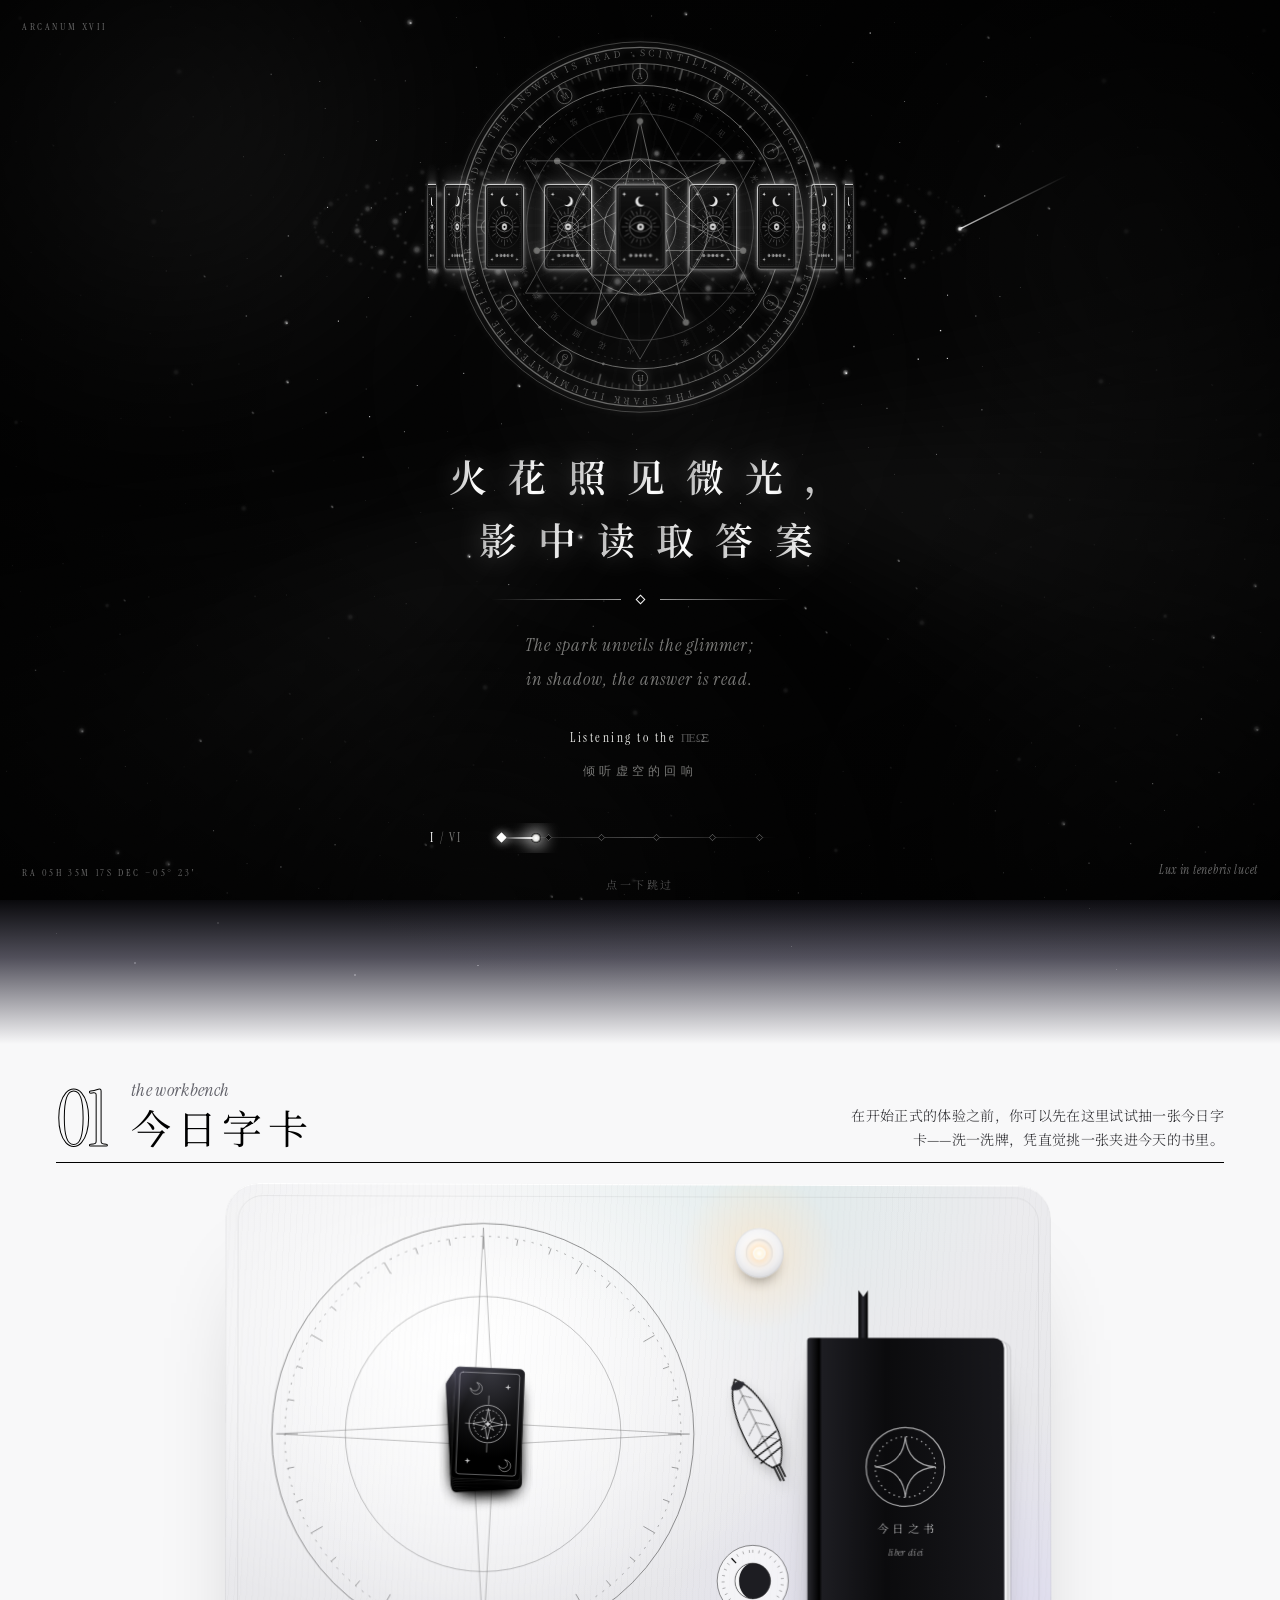
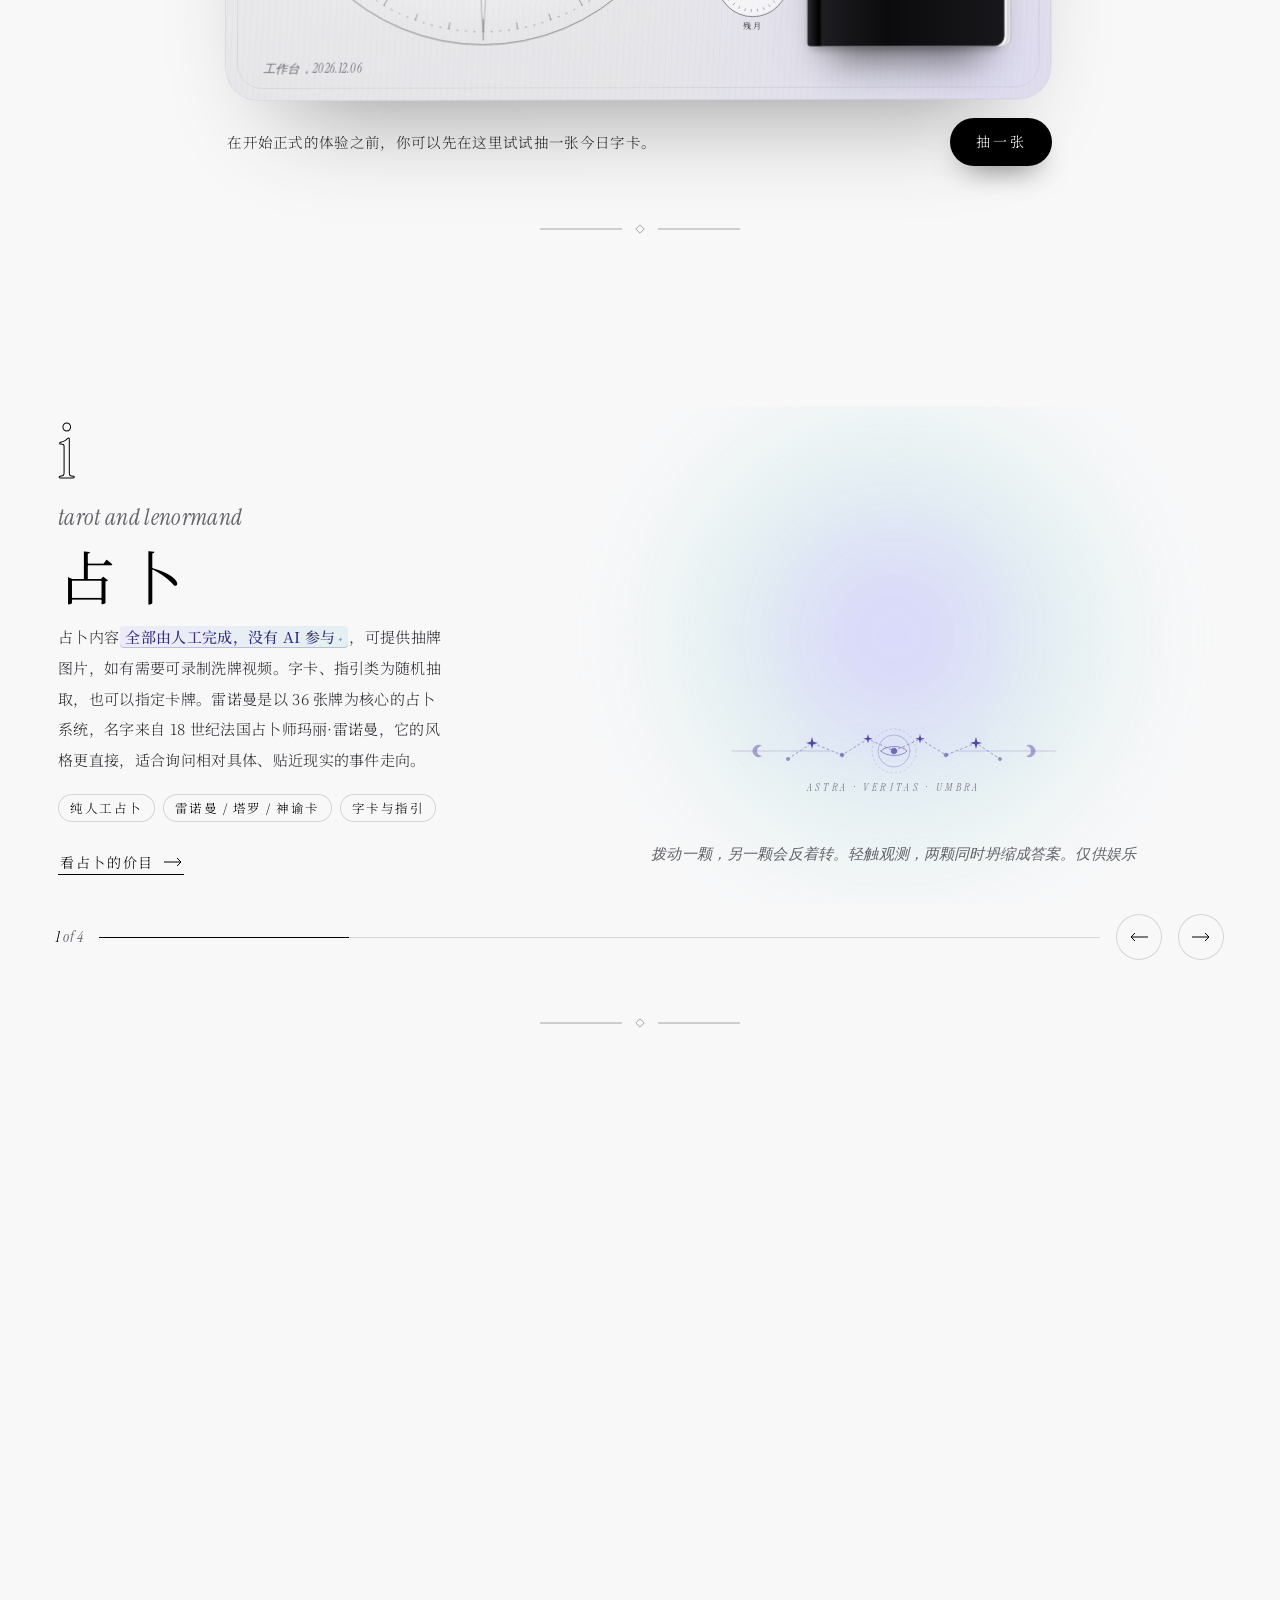
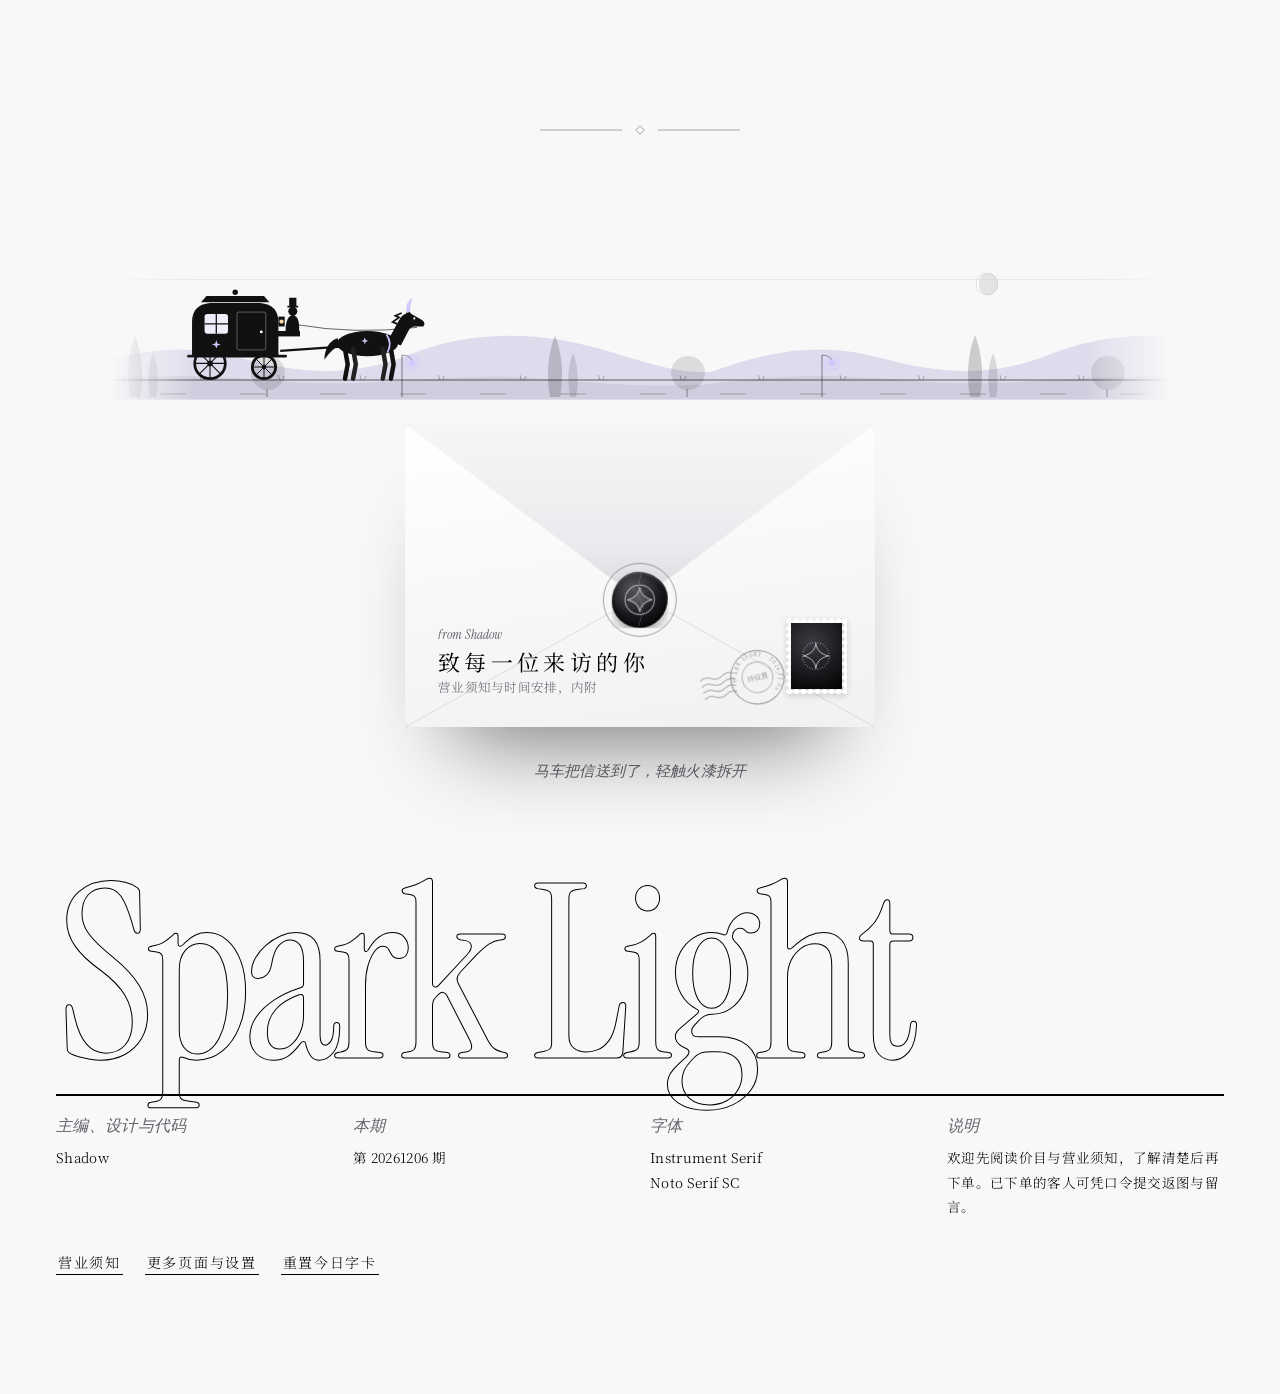
==== commit c322810e: "feat: 接入梦女手帐与像素街机主题" ====
--- a/index.html
+++ b/index.html
@@ -654,6 +654,12 @@
   <div class="grab"></div>
   <div class="sh-h"><h2 id="mTitle">更多</h2><button type="button" class="x" data-close aria-label="关闭"><svg viewBox="0 0 24 24" width="20" height="20" fill="none" stroke="currentColor" stroke-width="1.2"><path d="M6 6l12 12M18 6L6 18"/></svg></button></div>
   <div id="pages"></div>
+  <p class="lab sh-sub">主题风格</p>
+  <div id="themeOptions" class="theme-options">
+    <button type="button" class="row theme-row" data-theme-id="t1-starfield"><span class="ic"><svg viewBox="0 0 24 24" fill="none" stroke="currentColor" stroke-width="1.2"><circle cx="12" cy="12" r="8"/><path d="M12 4v16M4 12h16"/></svg></span><span>白黑弥散星空<small>星盘 / 仪式台原型</small></span><span class="end" id="thState-t1">当前</span></button>
+    <button type="button" class="row theme-row" data-theme-id="t2-journal"><span class="ic"><svg viewBox="0 0 24 24" fill="none" stroke="currentColor" stroke-width="1.2"><path d="M4 19.5v-15A2.5 2.5 0 0 1 6.5 2H20v20H6.5a2.5 2.5 0 0 1-2.5-2.5Z"/><path d="M6 6h10M6 10h10"/></svg></span><span>梦女手帐 · 草莓牛奶<small>跨次元电话亭 / 雾面便签</small></span><span class="end" id="thState-t2">切换</span></button>
+    <button type="button" class="row theme-row" data-theme-id="t3-arcade"><span class="ic"><svg viewBox="0 0 24 24" fill="none" stroke="currentColor" stroke-width="1.2"><rect x="3" y="4" width="18" height="12" rx="2"/><path d="M7 20h10M12 16v4"/></svg></span><span>像素街机<small>街机柜 / 像素街道</small></span><span class="end" id="thState-t3">切换</span></button>
+  </div>
   <p class="lab sh-sub">动效</p>
   <button type="button" class="row" id="gyroOpt"><span class="ic"><svg viewBox="0 0 24 24" fill="none" stroke="currentColor" stroke-width="1.2"><rect x="7" y="3" width="10" height="18" rx="2.5"/><path d="M3 9c-1 2-1 4 0 6M21 9c1 2 1 4 0 6"/></svg></span><span>体感视差<small id="gyroSub"></small></span></button>
   <button type="button" class="row" id="motionOpt" role="switch" aria-checked="false"><span class="ic"><svg viewBox="0 0 24 24" fill="none" stroke="currentColor" stroke-width="1.2"><circle cx="12" cy="12" r="8"/><path d="M12 4v16"/></svg></span><span>简化动效<small>关闭视差、粒子与抖动，更省电</small></span><span class="sw"><i></i></span></button>
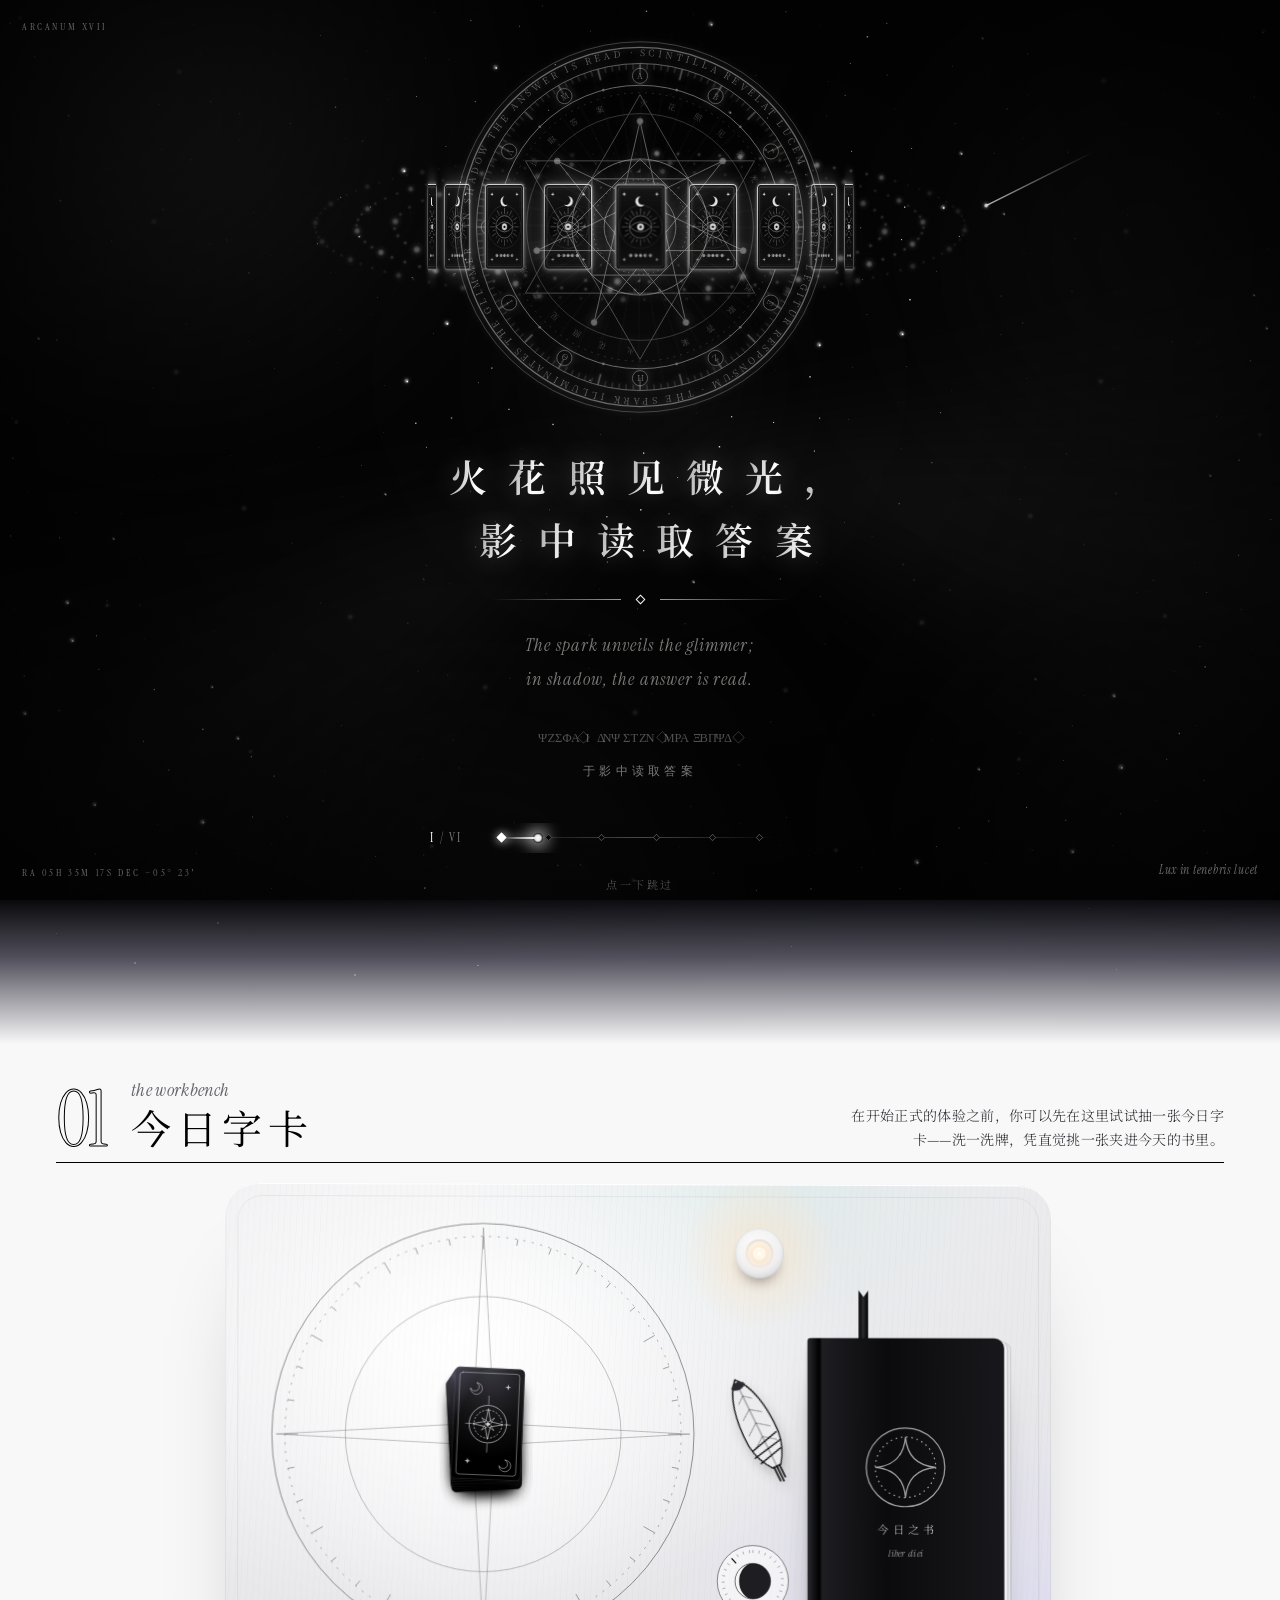
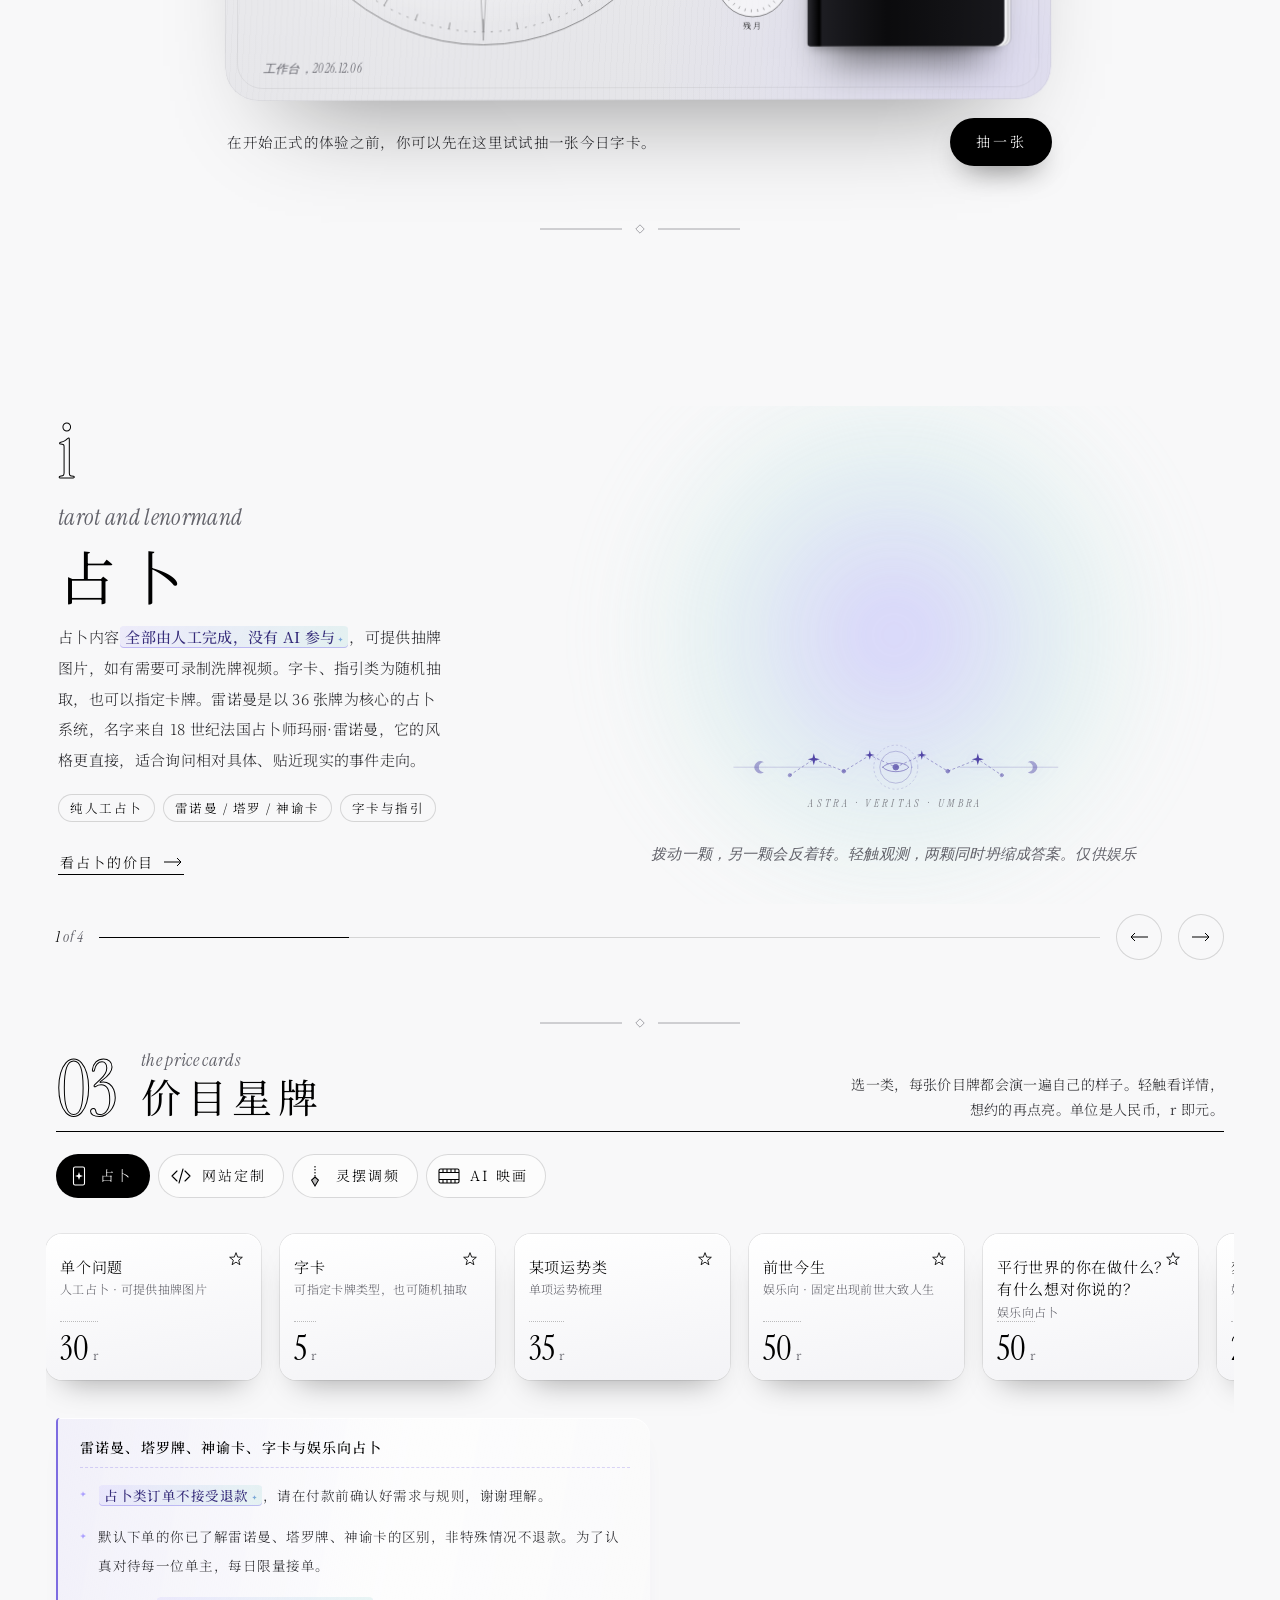
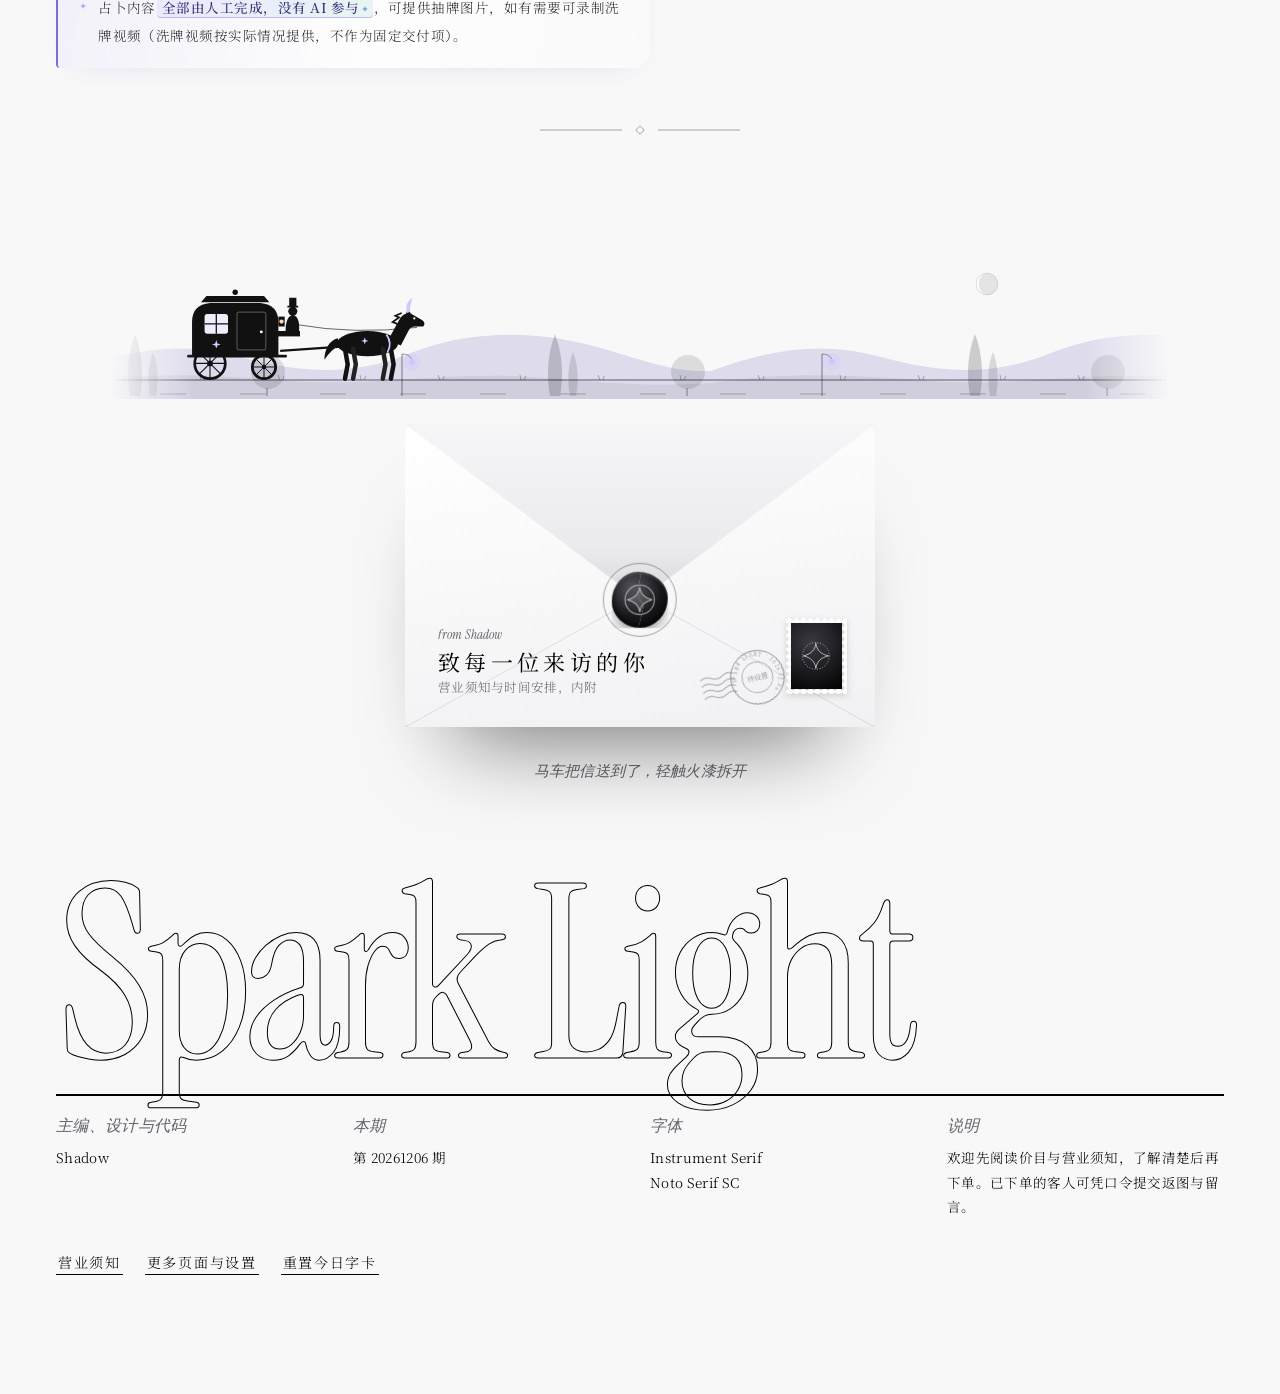
==== commit e7df0554: "feat: 恢复像素街机主题舞台与原型字体" ====
--- a/index.html
+++ b/index.html
@@ -9,6 +9,8 @@
 <!-- 字体：非阻塞加载。加载不出来时，自动使用 core/base.css 里设置的兜底字体，页面不会卡住 -->
 <link rel="preconnect" href="https://fonts.googleapis.com">
 <link rel="preconnect" href="https://fonts.gstatic.com" crossorigin>
+<link rel="preload" as="style" href="https://fonts.googleapis.com/css2?family=DotGothic16&family=Press+Start+2P&display=swap" onload="this.onload=null;this.rel='stylesheet'">
+<noscript><link rel="stylesheet" href="https://fonts.googleapis.com/css2?family=DotGothic16&family=Press+Start+2P&display=swap"></noscript>
 <link rel="preload" as="style" href="https://fonts.googleapis.com/css2?family=Instrument+Serif:ital@0;1&family=Noto+Serif+SC:wght@300;400;600&display=swap" onload="this.onload=null;this.rel='stylesheet'">
 <noscript><link rel="stylesheet" href="https://fonts.googleapis.com/css2?family=Instrument+Serif:ital@0;1&family=Noto+Serif+SC:wght@300;400;600&display=swap"></noscript>
 <link rel="stylesheet" href="core/base.css">
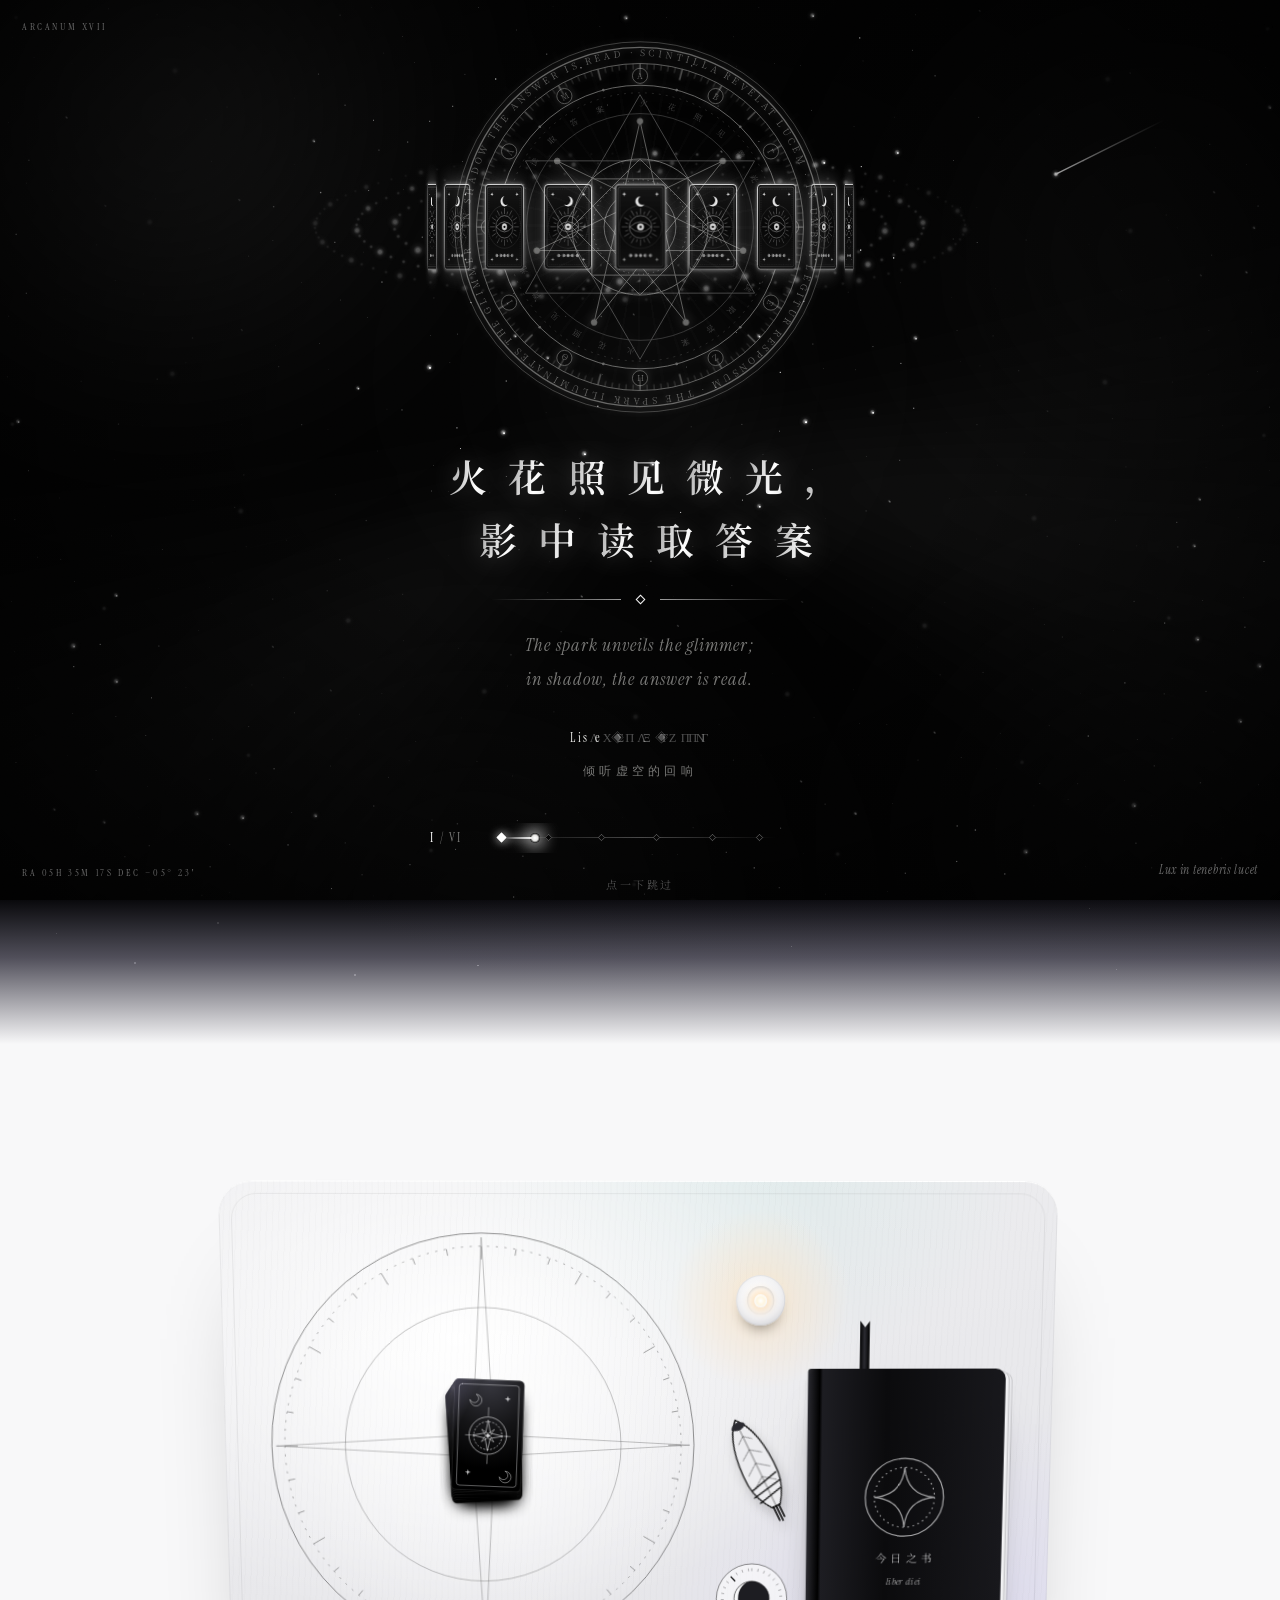
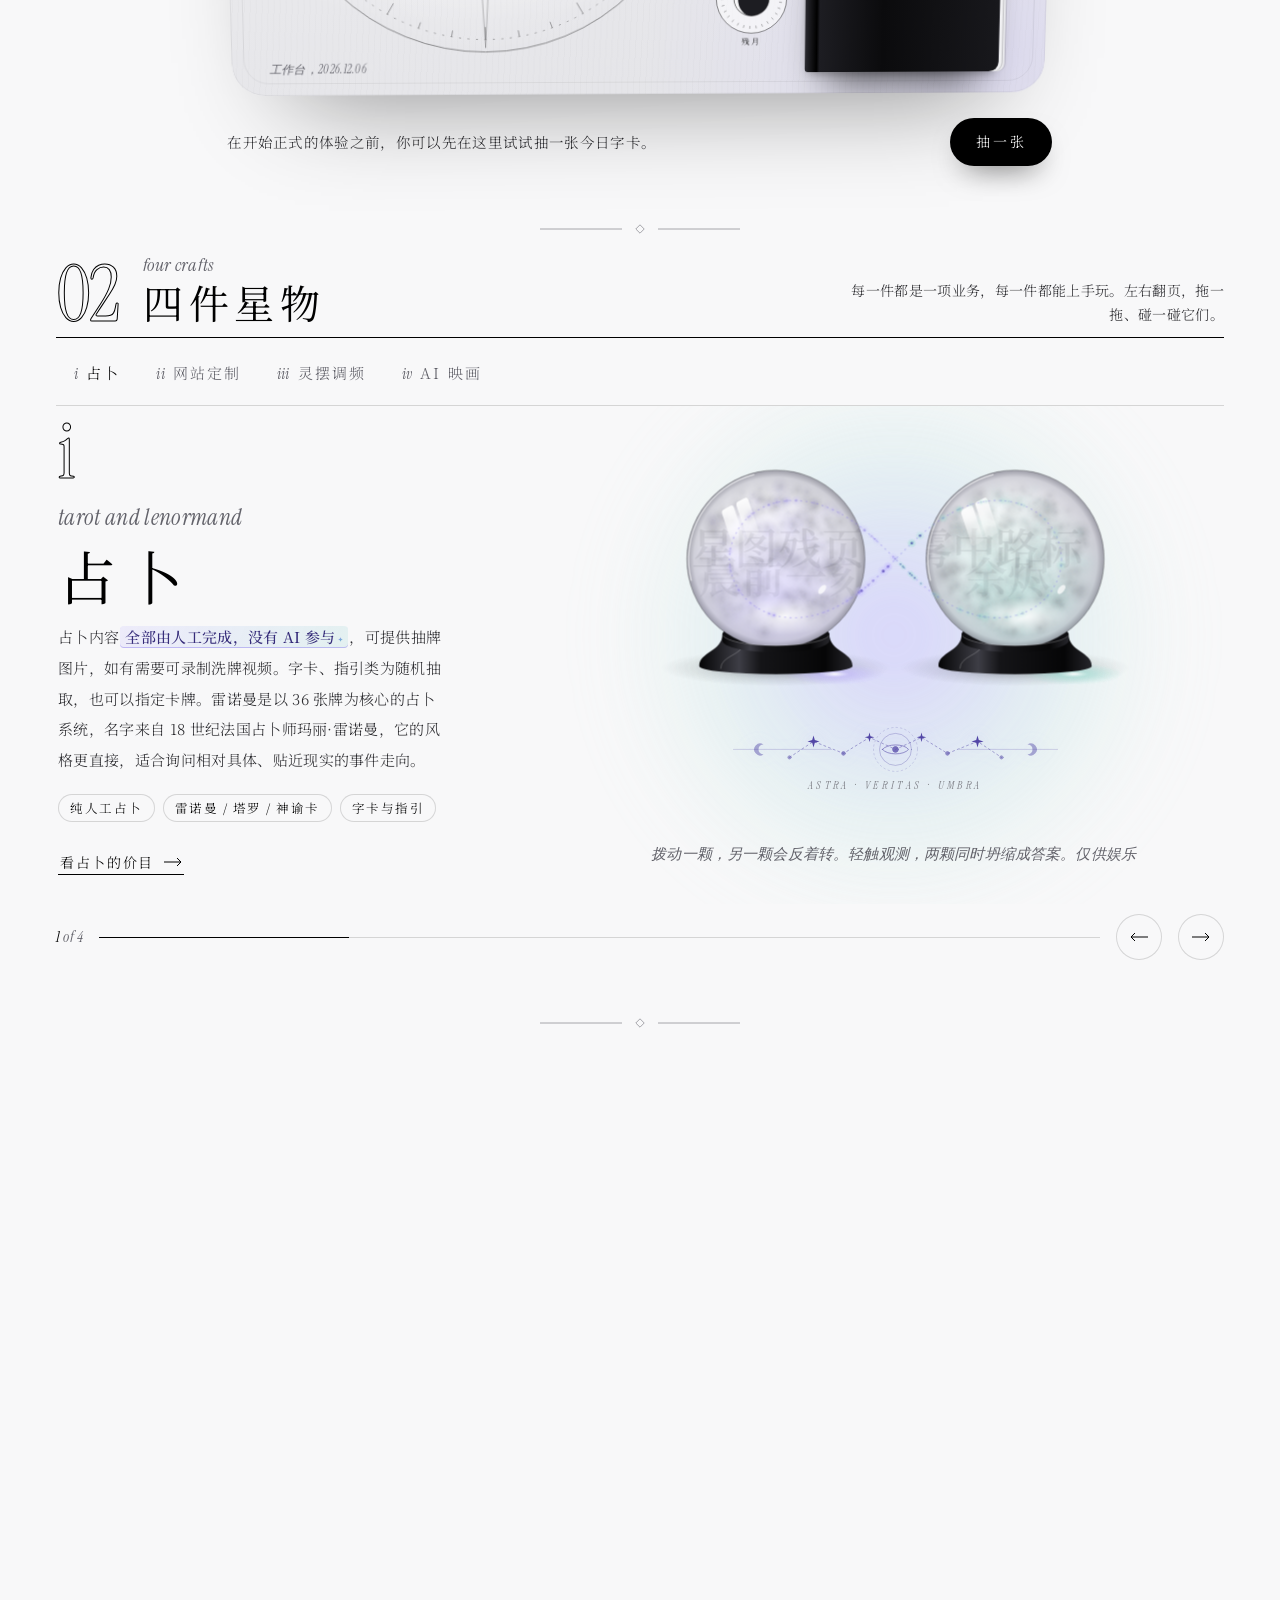
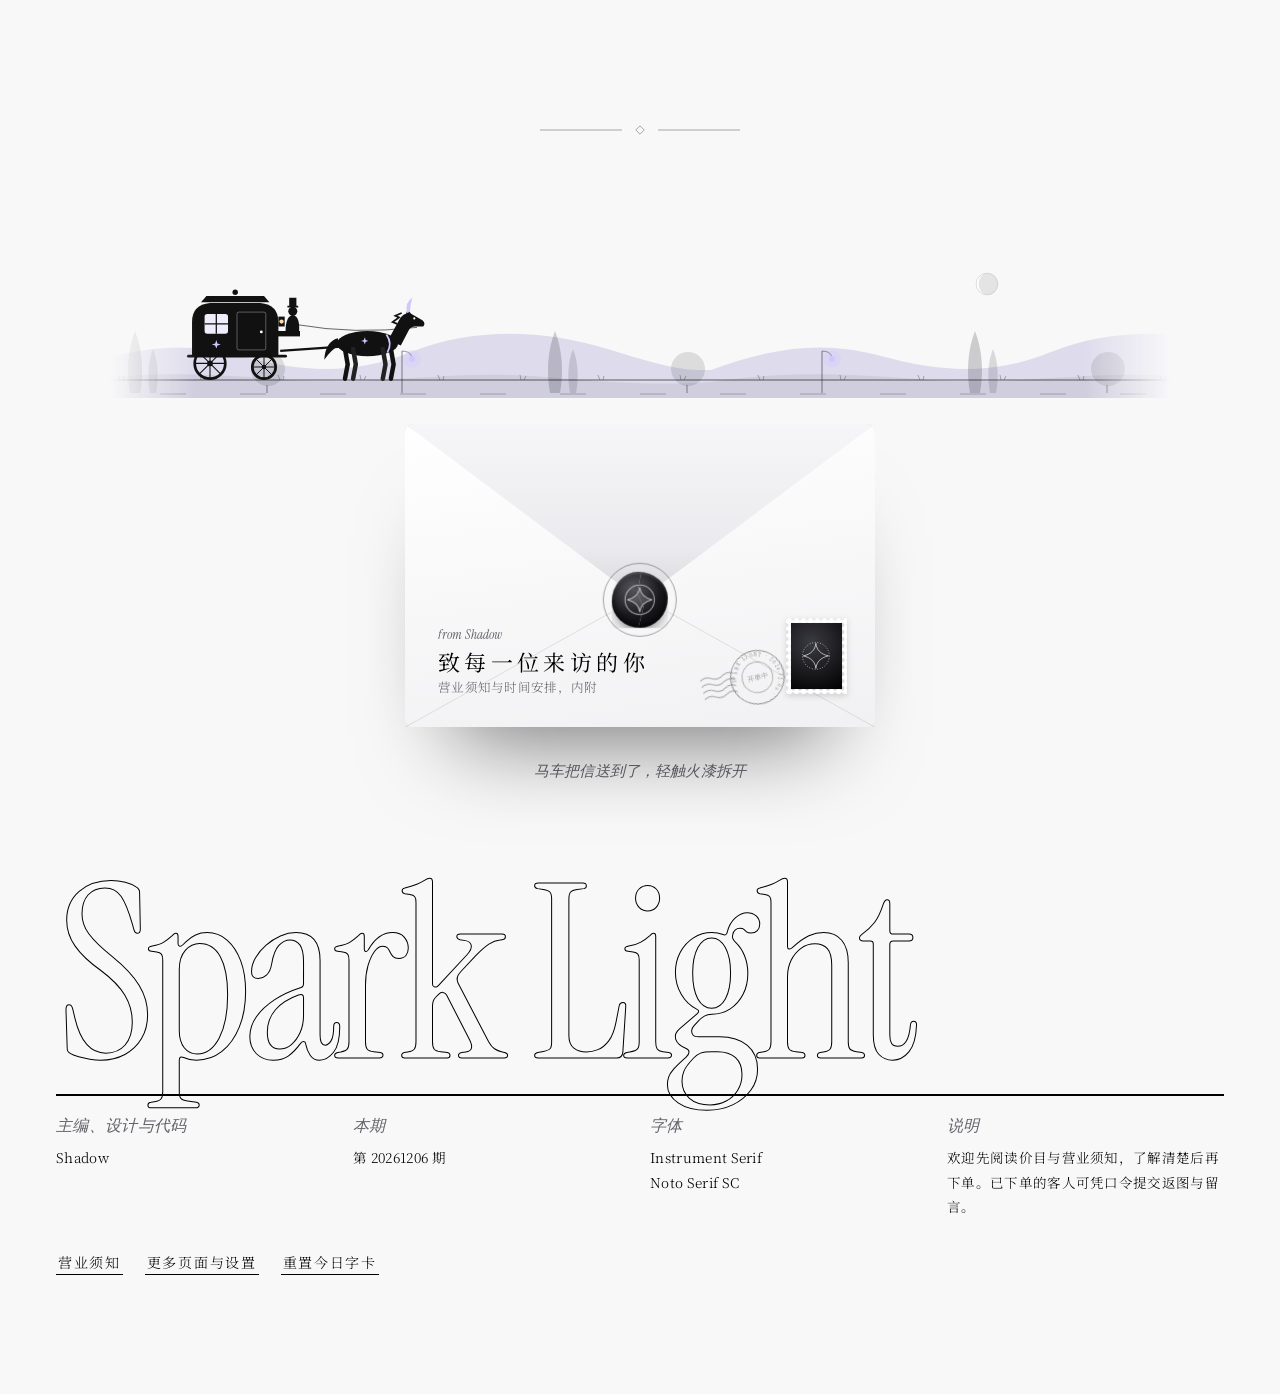
==== commit 7a488914: "feat: 接入微光档案牌组" ====
--- a/index.html
+++ b/index.html
@@ -167,7 +167,7 @@
             </svg>
             <span class="ast-sub">ASTRA · VERITAS · UMBRA</span>
           </div>
-          <p class="ent-cap" id="entCap" aria-live="polite"><b id="capN"></b><span><span id="capE" style="font-family:var(--disp);font-style:italic"></span>，<span id="capK"></span></span></p>
+          <p class="ent-cap" id="entCap" aria-live="polite"><img id="capArt" class="ent-card-art" alt="" hidden><b id="capN"></b><i id="capMark" aria-hidden="true">∞</i><span><span id="capE" style="font-family:var(--disp);font-style:italic"></span>，<span id="capK"></span></span></p>
         </div>
         <p class="hint lab">拨动一颗，另一颗会反着转。轻触观测，两颗同时坍缩成答案。仅供娱乐</p>
       </div>
